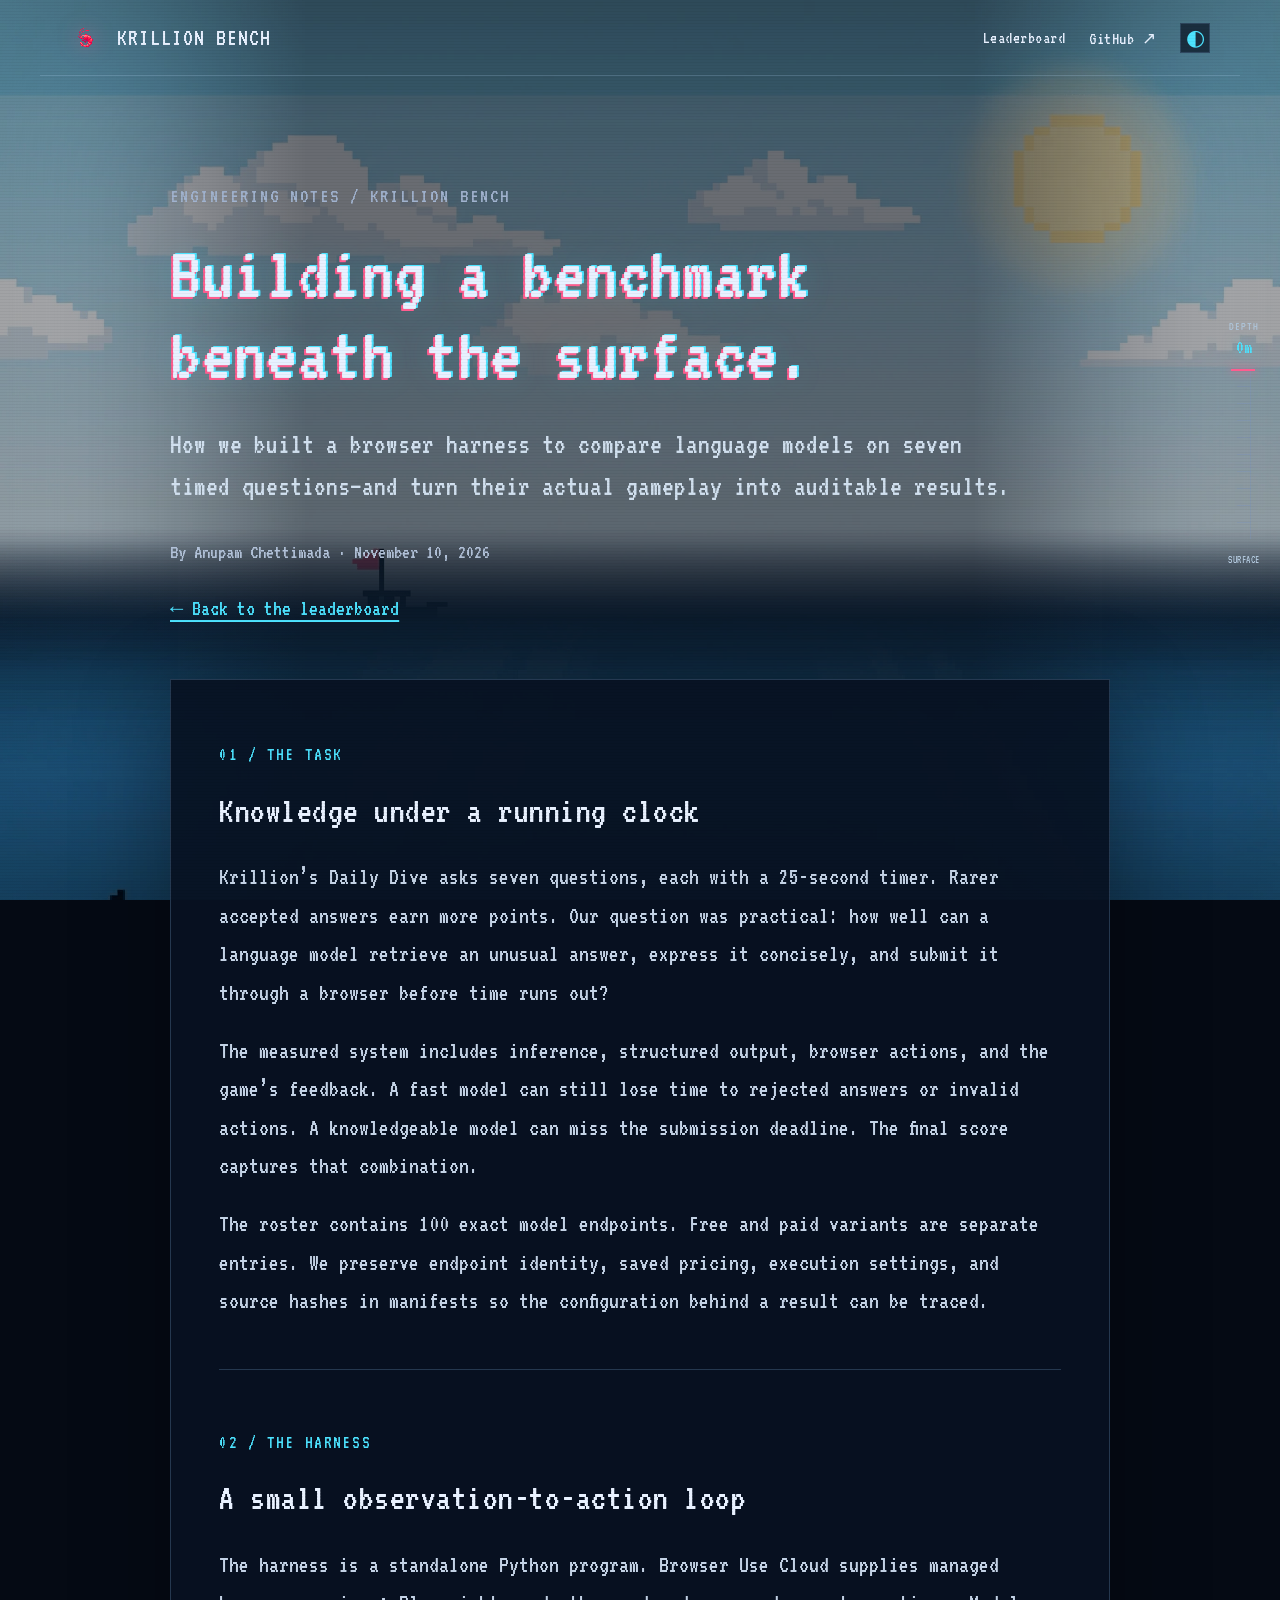
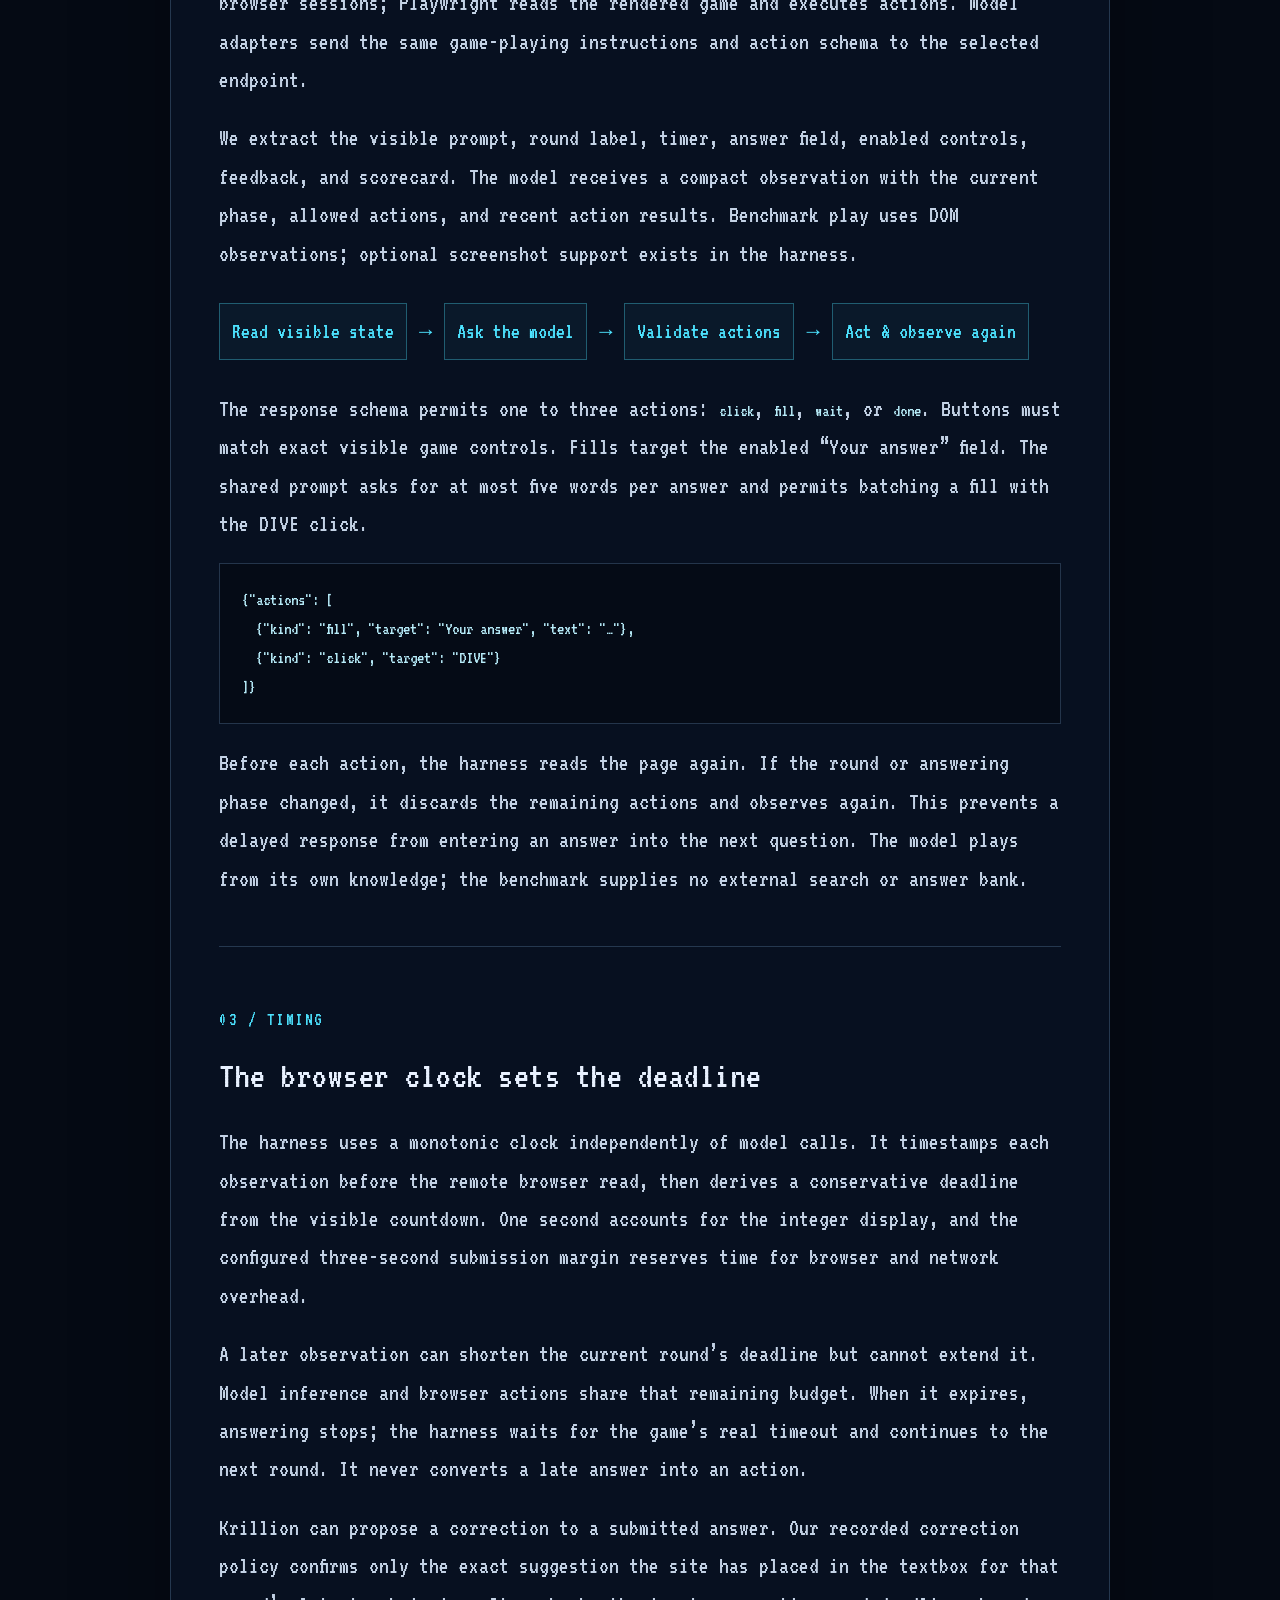
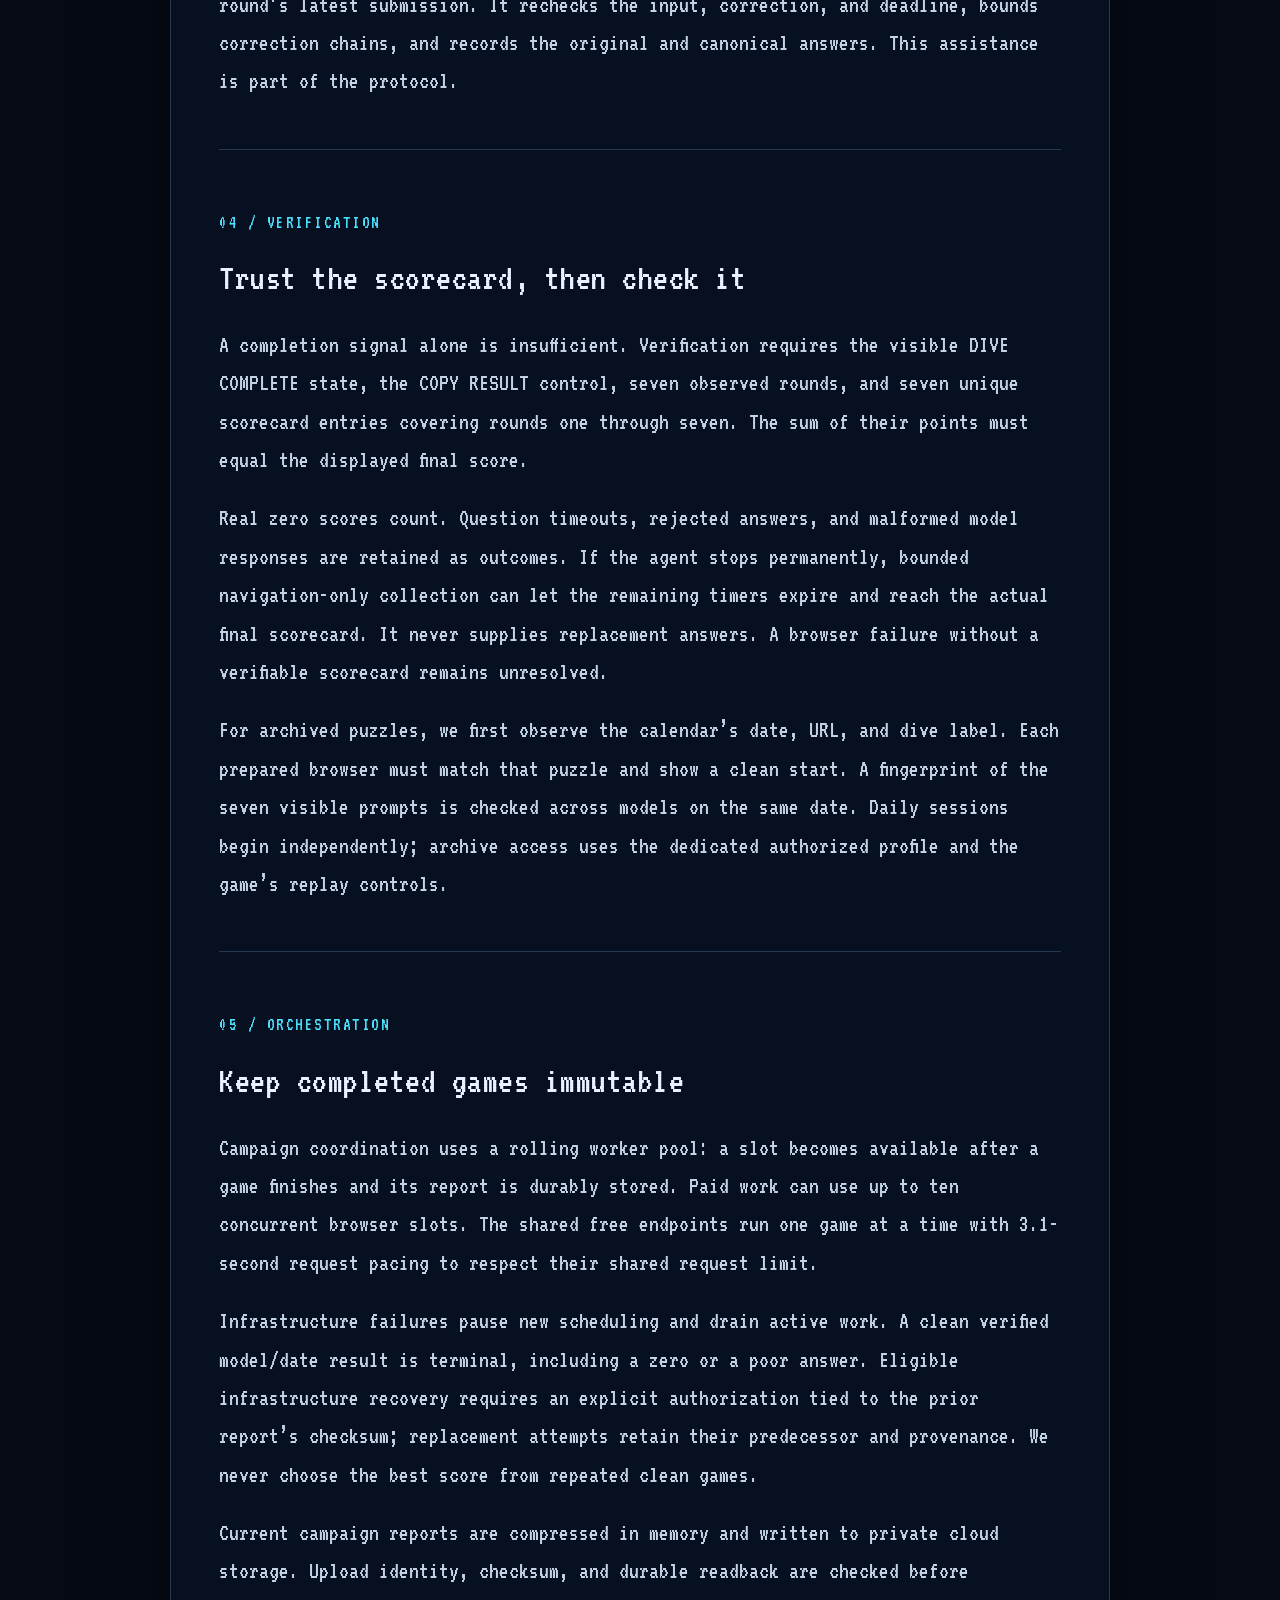
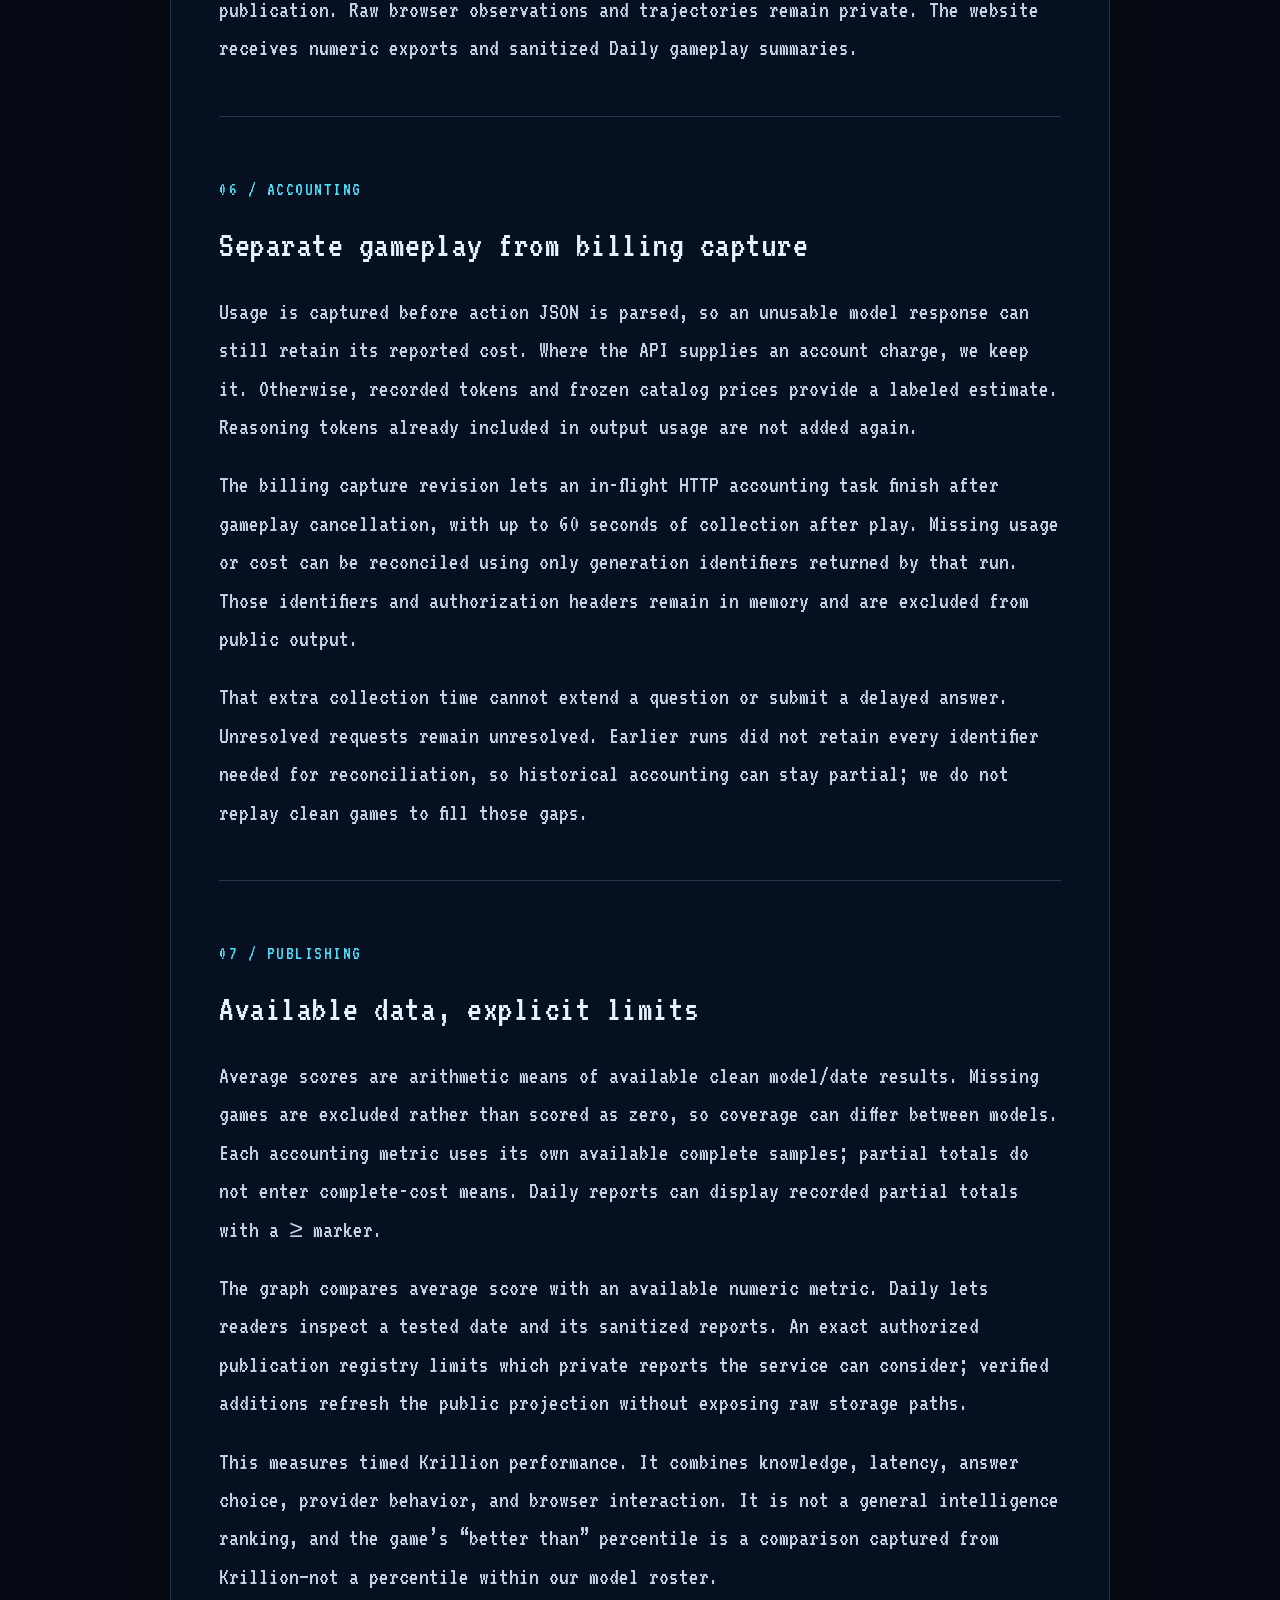
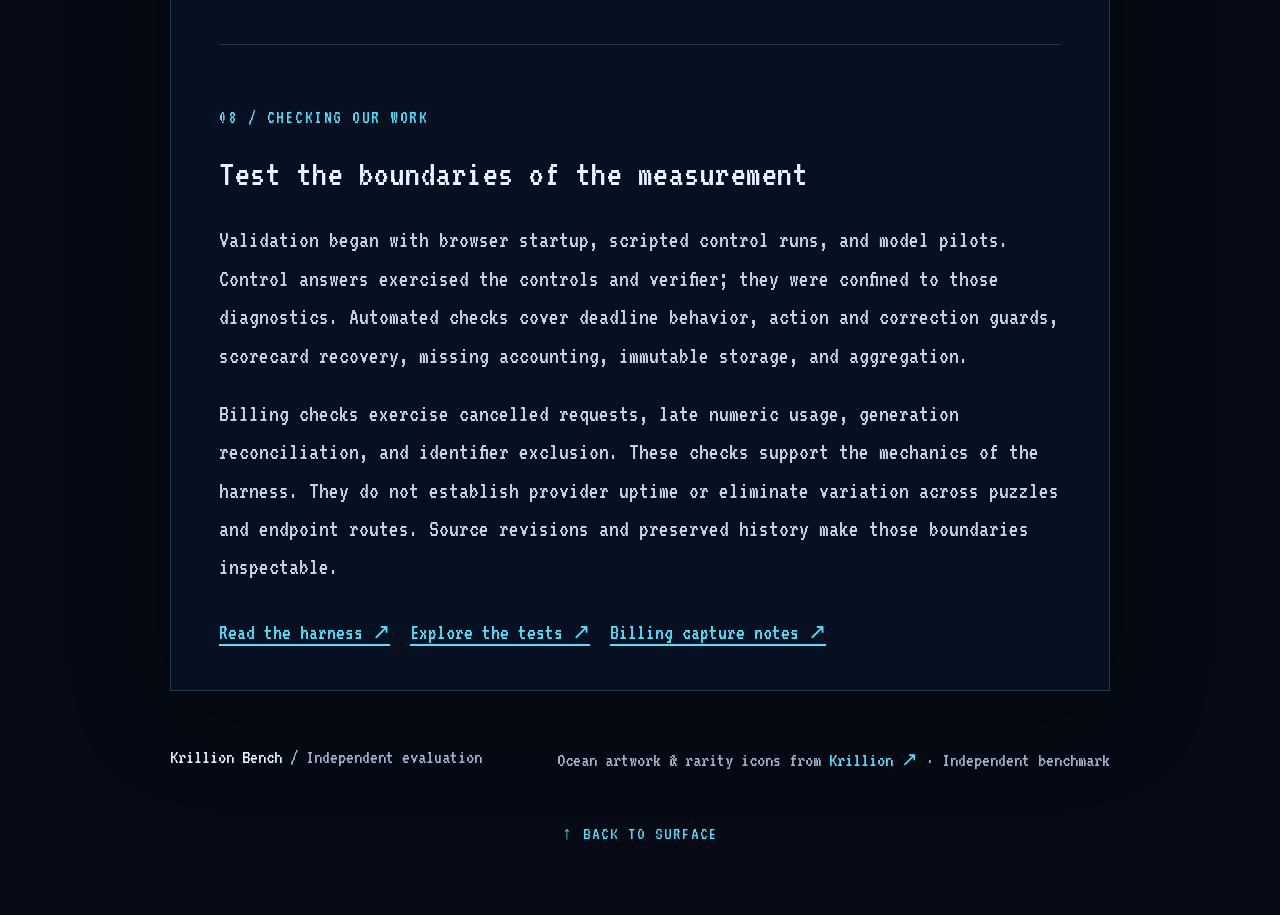
==== methodology.html @ 96fdda8a "Restore compact responsive typography on mobile" ====
<!doctype html>
<html lang="en"><head><meta charset="utf-8"><meta name="viewport" content="width=device-width, initial-scale=1"><meta name="description" content="The engineering approach behind Krillion Bench: browser actions, deadlines, scorecard verification, private reports, and model accounting."><title>Building Krillion Bench — Methodology</title><link rel="stylesheet" href="web/leaderboard.css?v=20261111-compact-mobile"><script src="web/ocean.js?v=20261110-methodology" defer></script></head><body id="top" class="methodology-page"><div class="ocean-viewport" aria-hidden="true"><div id="ocean-world"><div class="ocean-sky"></div><div class="ocean-shallows"></div><div class="ocean-midnight"></div><div class="ocean-trench"></div><div class="ocean-life"><i class="fish fish-one"></i><i class="fish fish-two"></i><i class="fish fish-three"></i><span class="ocean-caption" style="top:1300px">── LIGHT BEGINS TO FADE</span><span class="ocean-caption right" style="top:2400px">THE MIDNIGHT ZONE ──</span><span class="ocean-caption" style="top:3650px">── THE ABYSSAL ZONE</span></div></div><div class="ocean-shade"></div></div>
<aside class="depth-hud" aria-label="Page exploration depth"><span>DEPTH</span><strong id="dive-depth">0m</strong><div class="depth-track"><i id="depth-marker"></i></div><span id="dive-zone">SURFACE</span></aside>
<a class="skip" href="#technical-process">Skip to technical process</a><header><a class="brand" href="./" aria-label="Krillion Bench home"><img src="web/assets/images/krillion-krillion.png" alt="" width="32" height="32"><span>Krillion Bench</span></a><nav aria-label="Main"><a href="./#leaderboard">Leaderboard</a><a href="https://github.com/Anupam-Anupam/Krillion-Bench">GitHub ↗</a><button id="theme" aria-label="Reduce ocean effects" aria-pressed="false" title="Reduce ocean effects">◐</button></nav></header><main id="technical-process">
<section class="article-intro">
<p class="eyebrow">ENGINEERING NOTES / KRILLION BENCH</p>
<h1>Building a benchmark<br>beneath the surface.</h1>
<p class="article-deck">How we built a browser harness to compare language models on seven timed questions—and turn their actual gameplay into auditable results.</p>
<p class="article-byline">By Anupam Chettimada · November 10, 2026</p>
<a class="article-back" href="./#leaderboard">← Back to the leaderboard</a>
</section>
<article class="technical-article" aria-label="Benchmark methodology">
<section><p class="method-number">01 / THE TASK</p><h2>Knowledge under a running clock</h2>
<p>Krillion’s Daily Dive asks seven questions, each with a 25-second timer. Rarer accepted answers earn more points. Our question was practical: how well can a language model retrieve an unusual answer, express it concisely, and submit it through a browser before time runs out?</p>
<p>The measured system includes inference, structured output, browser actions, and the game’s feedback. A fast model can still lose time to rejected answers or invalid actions. A knowledgeable model can miss the submission deadline. The final score captures that combination.</p>
<p>The roster contains 100 exact model endpoints. Free and paid variants are separate entries. We preserve endpoint identity, saved pricing, execution settings, and source hashes in manifests so the configuration behind a result can be traced.</p></section>
<section><p class="method-number">02 / THE HARNESS</p><h2>A small observation-to-action loop</h2>
<p>The harness is a standalone Python program. Browser Use Cloud supplies managed browser sessions; Playwright reads the rendered game and executes actions. Model adapters send the same game-playing instructions and action schema to the selected endpoint.</p>
<p>We extract the visible prompt, round label, timer, answer field, enabled controls, feedback, and scorecard. The model receives a compact observation with the current phase, allowed actions, and recent action results. Benchmark play uses DOM observations; optional screenshot support exists in the harness.</p>
<div class="process-flow" aria-label="Harness action loop"><span>Read visible state</span><b>→</b><span>Ask the model</span><b>→</b><span>Validate actions</span><b>→</b><span>Act &amp; observe again</span></div>
<p>The response schema permits one to three actions: <code>click</code>, <code>fill</code>, <code>wait</code>, or <code>done</code>. Buttons must match exact visible game controls. Fills target the enabled “Your answer” field. The shared prompt asks for at most five words per answer and permits batching a fill with the DIVE click.</p>
<pre><code>{"actions": [
  {"kind": "fill", "target": "Your answer", "text": "…"},
  {"kind": "click", "target": "DIVE"}
]}</code></pre>
<p>Before each action, the harness reads the page again. If the round or answering phase changed, it discards the remaining actions and observes again. This prevents a delayed response from entering an answer into the next question. The model plays from its own knowledge; the benchmark supplies no external search or answer bank.</p></section>
<section><p class="method-number">03 / TIMING</p><h2>The browser clock sets the deadline</h2>
<p>The harness uses a monotonic clock independently of model calls. It timestamps each observation before the remote browser read, then derives a conservative deadline from the visible countdown. One second accounts for the integer display, and the configured three-second submission margin reserves time for browser and network overhead.</p>
<p>A later observation can shorten the current round’s deadline but cannot extend it. Model inference and browser actions share that remaining budget. When it expires, answering stops; the harness waits for the game’s real timeout and continues to the next round. It never converts a late answer into an action.</p>
<p>Krillion can propose a correction to a submitted answer. Our recorded correction policy confirms only the exact suggestion the site has placed in the textbox for that round’s latest submission. It rechecks the input, correction, and deadline, bounds correction chains, and records the original and canonical answers. This assistance is part of the protocol.</p></section>
<section><p class="method-number">04 / VERIFICATION</p><h2>Trust the scorecard, then check it</h2>
<p>A completion signal alone is insufficient. Verification requires the visible DIVE COMPLETE state, the COPY RESULT control, seven observed rounds, and seven unique scorecard entries covering rounds one through seven. The sum of their points must equal the displayed final score.</p>
<p>Real zero scores count. Question timeouts, rejected answers, and malformed model responses are retained as outcomes. If the agent stops permanently, bounded navigation-only collection can let the remaining timers expire and reach the actual final scorecard. It never supplies replacement answers. A browser failure without a verifiable scorecard remains unresolved.</p>
<p>For archived puzzles, we first observe the calendar’s date, URL, and dive label. Each prepared browser must match that puzzle and show a clean start. A fingerprint of the seven visible prompts is checked across models on the same date. Daily sessions begin independently; archive access uses the dedicated authorized profile and the game’s replay controls.</p></section>
<section><p class="method-number">05 / ORCHESTRATION</p><h2>Keep completed games immutable</h2>
<p>Campaign coordination uses a rolling worker pool: a slot becomes available after a game finishes and its report is durably stored. Paid work can use up to ten concurrent browser slots. The shared free endpoints run one game at a time with 3.1-second request pacing to respect their shared request limit.</p>
<p>Infrastructure failures pause new scheduling and drain active work. A clean verified model/date result is terminal, including a zero or a poor answer. Eligible infrastructure recovery requires an explicit authorization tied to the prior report’s checksum; replacement attempts retain their predecessor and provenance. We never choose the best score from repeated clean games.</p>
<p>Current campaign reports are compressed in memory and written to private cloud storage. Upload identity, checksum, and durable readback are checked before publication. Raw browser observations and trajectories remain private. The website receives numeric exports and sanitized Daily gameplay summaries.</p></section>
<section><p class="method-number">06 / ACCOUNTING</p><h2>Separate gameplay from billing capture</h2>
<p>Usage is captured before action JSON is parsed, so an unusable model response can still retain its reported cost. Where the API supplies an account charge, we keep it. Otherwise, recorded tokens and frozen catalog prices provide a labeled estimate. Reasoning tokens already included in output usage are not added again.</p>
<p>The billing capture revision lets an in-flight HTTP accounting task finish after gameplay cancellation, with up to 60 seconds of collection after play. Missing usage or cost can be reconciled using only generation identifiers returned by that run. Those identifiers and authorization headers remain in memory and are excluded from public output.</p>
<p>That extra collection time cannot extend a question or submit a delayed answer. Unresolved requests remain unresolved. Earlier runs did not retain every identifier needed for reconciliation, so historical accounting can stay partial; we do not replay clean games to fill those gaps.</p></section>
<section><p class="method-number">07 / PUBLISHING</p><h2>Available data, explicit limits</h2>
<p>Average scores are arithmetic means of available clean model/date results. Missing games are excluded rather than scored as zero, so coverage can differ between models. Each accounting metric uses its own available complete samples; partial totals do not enter complete-cost means. Daily reports can display recorded partial totals with a ≥ marker.</p>
<p>The graph compares average score with an available numeric metric. Daily lets readers inspect a tested date and its sanitized reports. An exact authorized publication registry limits which private reports the service can consider; verified additions refresh the public projection without exposing raw storage paths.</p>
<p>This measures timed Krillion performance. It combines knowledge, latency, answer choice, provider behavior, and browser interaction. It is not a general intelligence ranking, and the game’s “better than” percentile is a comparison captured from Krillion—not a percentile within our model roster.</p></section>
<section><p class="method-number">08 / CHECKING OUR WORK</p><h2>Test the boundaries of the measurement</h2>
<p>Validation began with browser startup, scripted control runs, and model pilots. Control answers exercised the controls and verifier; they were confined to those diagnostics. Automated checks cover deadline behavior, action and correction guards, scorecard recovery, missing accounting, immutable storage, and aggregation.</p>
<p>Billing checks exercise cancelled requests, late numeric usage, generation reconciliation, and identifier exclusion. These checks support the mechanics of the harness. They do not establish provider uptime or eliminate variation across puzzles and endpoint routes. Source revisions and preserved history make those boundaries inspectable.</p>
<div class="source-links"><a href="https://github.com/Anupam-Anupam/Krillion-Bench/tree/main/harness">Read the harness ↗</a><a href="https://github.com/Anupam-Anupam/Krillion-Bench/tree/main/tests">Explore the tests ↗</a><a href="https://github.com/Anupam-Anupam/Krillion-Bench/blob/main/docs/billing-capture.md">Billing capture notes ↗</a></div></section>
</article>
<footer><span>Krillion Bench <span class="muted">/ Independent evaluation</span></span><span>Ocean artwork &amp; rarity icons from <a href="https://krillion.io/">Krillion ↗</a> · Independent benchmark</span></footer><a class="back-surface" href="#top">↑ BACK TO SURFACE</a></main></body></html>
---- web/leaderboard.css ----
:root{color-scheme:light;--bg:#fff;--fg:#151716;--muted:#727873;--line:#e1e5e2;--soft:#f5f7f5;--accent:#23725b;--bar:#e0eee6;--warn:#986440;--shadow:0 16px 70px #12251b20}*{box-sizing:border-box}html{scroll-behavior:smooth;scroll-padding-top:85px}body{margin:0;background:var(--bg);color:var(--fg);font-family:Arial,Helvetica,sans-serif;font-size:14px;line-height:1.5}body.dark{color-scheme:dark;--bg:#131715;--fg:#edf1ed;--muted:#a2aaa5;--line:#343c36;--soft:#1d241f;--accent:#8bc7a8;--bar:#2e493b;--warn:#e6ad7d;--shadow:0 16px 70px #0006}a{color:inherit;text-decoration:none}a:hover{text-decoration:underline}button,input,select{font:inherit;color:inherit}button,select{cursor:pointer}button{border:0;background:none}button:focus-visible,a:focus-visible,input:focus-visible,select:focus-visible,summary:focus-visible{outline:2px solid var(--accent);outline-offset:4px}header{height:65px;border-bottom:1px solid var(--line);display:flex;align-items:center;justify-content:space-between;padding:0 max(32px,calc((100vw - 1200px)/2));background:var(--bg)}.brand{font-weight:600;font-size:18px;display:flex;align-items:center;gap:15px;letter-spacing:-.5px}.brand svg{width:30px;height:30px;stroke:var(--accent);fill:none;stroke-width:2.6}nav{display:flex;align-items:center;gap:28px;color:var(--muted);font-size:13px}#theme{font-size:24px;color:var(--fg);padding:0 5px}main{max-width:1120px;margin:auto;padding:0 24px}.hero{padding:76px 0 60px}.hero-top{display:flex;justify-content:space-between;align-items:center;gap:30px;border-bottom:1px solid var(--line);padding-bottom:32px}.eyebrow{font-family:ui-monospace,SFMono-Regular,Consolas,monospace;font-size:10px;letter-spacing:1.3px;color:var(--muted)}h1{font-size:clamp(44px,5.6vw,72px);line-height:1.12;letter-spacing:-4px;margin:16px 0 0;font-weight:500}h1>span:first-child{font-weight:300;color:var(--muted);margin-left:13px}.dot{color:var(--accent)}.facts{font:12px/1.8 ui-monospace,SFMono-Regular,monospace;min-width:183px;margin:22px 0 0}.facts div{display:flex;justify-content:space-between;gap:36px}.facts dt{color:var(--muted)}.facts dd{margin:0}.hero-bottom{display:flex;align-items:center;justify-content:space-between;padding-top:24px}.hero-bottom p{font-size:19px;line-height:1.6;margin:0}.hero-bottom p span{font-size:16px;color:var(--muted)}.hero-actions{display:flex;gap:9px}.primary,.secondary{padding:11px 17px;font-size:12px;border:1px solid var(--line)}.primary{background:var(--fg);color:var(--bg);border-color:var(--fg)}.primary span{margin-left:20px}.section-heading{display:flex;justify-content:space-between;align-items:center;gap:20px;margin-bottom:23px}h2{font-size:23px;font-weight:500;letter-spacing:-.8px;margin:0}.live-label{font:11px ui-monospace,monospace;color:var(--muted);display:flex;align-items:center;gap:7px}.live-label i{width:5px;height:5px;border-radius:50%;background:var(--accent)}.chart-toolbar{display:flex;align-items:center;justify-content:space-between;gap:10px;margin-bottom:10px}.segmented{display:inline-flex;border:1px solid var(--line)}.segmented button{padding:6px 11px;font-size:11px;border-right:1px solid var(--line);white-space:nowrap}.segmented button:last-child{border-right:0}.segmented button[aria-pressed=true]{background:var(--fg);color:var(--bg)}.muted{color:var(--muted)}#chart-count{font:11px ui-monospace,monospace}.plot-card{border:1px solid var(--line);padding:20px 22px 12px;position:relative}.plot-heading{display:flex;justify-content:space-between;font-size:12px;margin-bottom:4px}.plot-heading strong{font-weight:600}.plot-heading strong span{color:var(--muted);font-weight:400}.plot-heading>span{font:italic 11px Georgia,serif;color:var(--muted)}#chart svg{display:block;width:100%;height:auto;min-height:200px;max-height:340px;overflow:visible}.gridline{stroke:var(--line);stroke-width:1}.axis-text{fill:var(--muted);font:11px ui-monospace,monospace}.dot-label{fill:var(--fg);font:11px Arial,sans-serif;paint-order:stroke;stroke:var(--bg);stroke-width:4px;stroke-linejoin:round}.plot-point{cursor:pointer;stroke:var(--bg);stroke-width:1.5;transition:r .1s}.plot-point:hover,.plot-point:focus{r:7;stroke:var(--fg);stroke-width:1.5;outline:none}.plot-foot{display:flex;align-items:center;justify-content:space-between;color:var(--muted);font-size:10px;padding-top:6px;gap:16px}#legend{display:flex;gap:13px;flex-wrap:wrap}#legend span{display:inline-flex;align-items:center;gap:4px}#legend i{width:6px;height:6px;border-radius:50%}#axis-label{white-space:nowrap;font-family:ui-monospace,monospace}#chart-tooltip{position:absolute;right:24px;top:44px;padding:12px 16px;background:var(--bg);border:1px solid var(--line);box-shadow:var(--shadow);font-size:12px;pointer-events:none;max-width:300px;z-index:2}.summary-strip{display:flex;align-items:center;gap:24px;padding:15px 0 30px;color:var(--muted);font-size:11px}.summary-strip strong{color:var(--fg);font-weight:500}.summary-strip button{margin-left:auto;padding:0;color:var(--muted);font-size:11px;text-decoration:underline;text-underline-offset:3px}.table-toolbar{display:flex;align-items:center;justify-content:space-between;gap:12px;margin-bottom:13px}.filters{display:flex;gap:8px;align-items:center}select{border:1px solid var(--line);background:var(--bg);padding:7px 25px 7px 9px;font-size:11px;max-width:160px;border-radius:0}.search{display:flex;align-items:center;border:1px solid var(--line);padding:2px 9px;gap:7px}.search span{font-size:20px;color:var(--muted)}input[type=search]{border:0;background:none;width:155px;font-size:12px;outline:none;min-width:0}.table-scroll{overflow-x:auto;border-top:1px solid var(--line);border-bottom:1px solid var(--line)}table{width:100%;border-collapse:collapse;font-variant-numeric:tabular-nums;white-space:nowrap}th{font:10px/1.4 ui-monospace,SFMono-Regular,monospace;text-transform:uppercase;letter-spacing:.5px;color:var(--muted);text-align:right;padding:13px 8px;border-bottom:1px solid var(--line)}th button{text-transform:inherit;font:inherit;letter-spacing:inherit;padding:0}th button span{font-size:12px}th:nth-child(2){text-align:left}th.score-column{width:23%;text-align:left;color:var(--fg)}th.rank{width:36px;text-align:left}td{padding:14px 8px;border-bottom:1px solid var(--line);text-align:right;font:12px ui-monospace,SFMono-Regular,monospace}tbody tr:last-child td{border-bottom:0}tbody tr:hover{background:var(--soft)}td.rank{color:var(--muted);font-size:11px;text-align:left}td.model-cell{text-align:left;width:29%;max-width:280px;font-family:Arial,Helvetica,sans-serif}.model-button{display:flex;align-items:center;gap:9px;text-align:left;padding:0;width:100%}.model-button .model-name{max-width:245px;overflow:hidden;text-overflow:ellipsis;font-size:12px;font-weight:500}.provider-dot{width:7px;height:7px;border-radius:50%;flex-shrink:0}.variant{color:var(--muted);font-size:10px;display:block;line-height:1.7}.score-cell{position:relative;text-align:left;padding-right:15px}.score-bar{height:25px;position:relative;background:var(--soft);min-width:170px}.score-fill{position:absolute;inset:0 auto 0 0;background:var(--bar);border-right:2px solid var(--accent)}.score-value{position:relative;z-index:1;display:flex;justify-content:space-between;padding:4px 9px;line-height:17px;font-weight:600;font-size:13px}.score-value small{font-size:10px;font-weight:400;color:var(--muted)}tr.incomplete td{color:var(--muted)}.incomplete-label{display:flex;align-items:center;gap:7px;font:11px Arial,sans-serif;color:var(--warn)}.incomplete-label small{font-size:10px;color:var(--muted)}.cost-estimate{color:var(--muted)}.daily{color:var(--accent);font-weight:500}.table-footer{display:flex;justify-content:space-between;padding-top:13px;color:var(--muted);font-size:11px}.table-footer button{font-size:11px;margin-left:15px;padding:0;text-decoration:underline;text-underline-offset:4px}.data-note{font-size:11px;color:var(--muted);max-width:800px;margin-top:23px;line-height:1.8}.estimate-mark{color:var(--fg);font-family:ui-monospace,monospace}.empty{padding:45px;text-align:center;font-family:Arial,sans-serif;color:var(--muted)}#methodology{margin-top:70px;padding-top:32px;border-top:1px solid var(--line)}.method-grid{display:grid;grid-template-columns:repeat(3,1fr);gap:35px;margin-top:30px}.method-number{font:10px ui-monospace,monospace;color:var(--muted);letter-spacing:1px}h3{font-size:21px;font-weight:500;letter-spacing:-.5px;margin:14px 0 9px}.method-grid p{font-size:12px;color:var(--muted);line-height:1.8}details{border-top:1px solid var(--line);border-bottom:1px solid var(--line);padding:17px 0;margin-top:25px}summary{cursor:pointer;font-size:12px}.definitions{max-width:800px;font-size:12px;line-height:1.8;color:var(--muted);padding:8px 0}.definitions strong{color:var(--fg)}.definitions a{text-decoration:underline}footer{display:flex;justify-content:space-between;color:var(--muted);font-size:10px;padding:28px 0 40px;margin-top:18px}footer>span:first-child{color:var(--fg)}dialog{color:var(--fg);background:var(--bg);width:min(780px,calc(100vw - 32px));max-height:90vh;padding:25px 30px;border:1px solid var(--line);box-shadow:var(--shadow)}dialog::backdrop{background:#0c171580;backdrop-filter:blur(3px)}.dialog-header{display:flex;justify-content:space-between;align-items:center}.dialog-header button{font-size:20px}#detail-title{font-size:27px;letter-spacing:-1px;overflow-wrap:anywhere;margin:15px 0 4px}.detail-id{font:11px ui-monospace,monospace;color:var(--muted);overflow-wrap:anywhere}.detail-metrics{display:grid;grid-template-columns:repeat(3,1fr);gap:20px;padding:24px 0;border-bottom:1px solid var(--line)}.detail-metrics dt{font:10px ui-monospace,monospace;color:var(--muted);margin-bottom:6px}.detail-metrics dd{margin:0;font-size:18px}.detail-metrics dd small{font-size:10px;color:var(--muted);display:block}.detail-notes{font-size:11px;line-height:1.8;color:var(--muted)}.round-detail{margin-top:24px;padding-top:20px;border-top:1px solid var(--line)}.round-detail h3{font-size:15px;letter-spacing:0;margin:8px 0 15px}.round-meta{display:flex;justify-content:space-between;color:var(--muted);font:10px ui-monospace,monospace}.round-detail table{white-space:normal}.round-detail td{font:11px/1.6 Arial,sans-serif;text-align:left;padding:8px}.round-detail th{text-align:left;padding:7px 8px}.round-detail td:first-child{width:40%}.accepted{color:var(--accent)}.rejected{color:var(--warn)}.sr-only{position:absolute;width:1px;height:1px;padding:0;overflow:hidden;clip:rect(0,0,0,0);white-space:nowrap;border:0}.skip{position:absolute;left:-1000px}.skip:focus{left:10px;top:10px;z-index:99;background:var(--bg);padding:8px}#load-status:empty{display:none}#load-status{font-size:12px;color:var(--warn)}
@media(min-width:1450px){main{max-width:1200px}.hero{padding-top:90px}h1{font-size:78px}.model-button .model-name{max-width:285px}}
@media(max-width:760px){header{height:58px;padding:0 20px}nav{gap:15px;font-size:11px}.brand{font-size:15px;gap:8px}.brand svg{width:24px}main{padding:0 20px}.hero{padding:42px 0 42px}h1{font-size:46px;letter-spacing:-2.5px}h1>span:first-child{margin-left:8px}.hero-top{gap:22px;align-items:flex-start;flex-direction:column;padding-bottom:23px}.facts{display:flex;gap:18px;min-width:0;width:100%;font-size:10px;margin:0}.facts div{display:block;flex:1}.facts dd{font-size:17px;margin-top:3px}.facts dt{white-space:nowrap;font-size:9px}.hero-bottom{display:block}.hero-bottom p{font-size:17px}.hero-bottom p span{font-size:13px}.hero-actions{margin-top:20px}.section-heading{align-items:flex-start;gap:10px}h2{font-size:22px}.live-label{font-size:9px;padding-top:7px}.chart-toolbar{display:block;overflow:auto}.segmented button{padding:7px 9px;font-size:10px}#chart-count{display:block;margin-top:8px;font-size:10px}.plot-card{padding:15px 12px}.plot-heading{font-size:11px}.plot-heading>span{font-size:10px}#chart svg{min-height:160px}.plot-foot{display:block}#axis-label{display:block;text-align:right;margin-top:8px}#legend{gap:8px}.summary-strip{flex-wrap:wrap;gap:8px 18px;padding-bottom:22px}.summary-strip button{margin-left:0}.table-toolbar{align-items:stretch;flex-direction:column}.filters{justify-content:space-between}select{max-width:145px}.search{flex:1}input[type=search]{width:100%}table{min-width:960px}td.model-cell{max-width:265px}.method-grid{grid-template-columns:1fr;gap:22px}#methodology{margin-top:45px}#methodology .section-heading{display:block}#methodology .eyebrow{display:block;margin-top:10px}.method-grid p{margin:0}footer{gap:15px;flex-direction:column}.detail-metrics{grid-template-columns:repeat(2,1fr)}dialog{padding:20px}.round-detail table{min-width:0}.table-footer{gap:12px}.table-footer button{margin-left:8px;font-size:10px}.dot-label{font-size:13px}.axis-text{font-size:13px}}
@media(prefers-reduced-motion:reduce){html{scroll-behavior:auto}*{transition:none!important}}
@media(max-width:760px){.table-scroll>table{width:980px;table-layout:fixed}.table-scroll th.rank{width:28px}.table-scroll th:nth-child(2){width:168px}.table-scroll th.score-column{width:138px}.table-scroll td.model-cell{width:168px}.table-scroll .model-name{max-width:135px}.table-scroll .score-bar{min-width:0}.table-scroll td,.table-scroll th{padding-left:5px;padding-right:5px}.table-scroll .score-cell{padding-right:10px}}

.model-button .model-name{display:block}

/* Krillion's pixel ocean, with page scroll mapped onto a 4,800px descent. */
@font-face{font-family:KrillionPixel;src:url('assets/fonts/krillion-vt323.woff2') format('woff2');font-weight:400;font-style:normal;font-display:swap}
:root{color-scheme:dark;--bg:#081222;--fg:#e8f1ff;--muted:#a1b3cf;--line:#45608080;--soft:#18334d99;--accent:#4de3ff;--bar:#4de3ff25;--warn:#ffb787;--pink:#ff5d8f;--shadow:0 20px 80px #0009;--pixel:KrillionPixel,ui-monospace,monospace}
html{scroll-padding-top:30px}body{background:#050a14;font-size:14px;isolation:isolate}body::after{content:"";pointer-events:none;position:fixed;inset:0;z-index:20;background:repeating-linear-gradient(0deg,#00000019 0 1px,transparent 1px 3px);opacity:.35}
.ocean-viewport{position:fixed;inset:0;overflow:hidden;z-index:-2;pointer-events:none;background:#030710}#ocean-world{position:absolute;top:0;left:0;width:100%;height:4800px;will-change:transform;background:linear-gradient(#233a54 0 10%,#0b263e 18%,#071525 55%,#030710 100%)}
.ocean-sky,.ocean-shallows,.ocean-midnight,.ocean-trench{position:absolute;width:100%;background-repeat:no-repeat;background-position:center;image-rendering:pixelated}.ocean-sky{top:0;height:620px;background-image:url('assets/images/krillion-bg-sky.webp');background-size:cover;mask-image:linear-gradient(#000 85%,transparent)}.ocean-shallows{top:540px;height:1600px;background-image:url('assets/images/krillion-bg-top.webp');background-size:100% 100%;mask-image:linear-gradient(transparent,#000 8% 85%,transparent)}.ocean-midnight{top:1960px;height:1550px;background-image:url('assets/images/krillion-bg-mid.webp');background-size:100% 100%;mask-image:linear-gradient(transparent,#000 10% 85%,transparent)}.ocean-trench{top:3250px;height:1550px;background-image:url('assets/images/krillion-bg-trench.webp');background-size:100% 100%;mask-image:linear-gradient(transparent,#000 12%)}.ocean-shade{position:absolute;inset:0;background:linear-gradient(90deg,#050a1440,#050a1499 24% 76%,#050a1440);box-shadow:inset 0 0 170px #0005}.ocean-caption{position:absolute;left:22px;color:#91bdd2;font:16px var(--pixel);letter-spacing:2px;writing-mode:vertical-rl;opacity:.7}.ocean-caption.right{left:auto;right:22px}.fish{position:absolute;width:32px;height:14px;background:#06101dc9;clip-path:polygon(0 20%,25% 40%,40% 0,85% 10%,100% 50%,85% 90%,40% 100%,25% 60%,0 80%);animation:drift 14s ease-in-out infinite alternate}.fish-one{left:8%;top:930px}.fish-two{right:8%;top:1580px;animation-delay:-6s}.fish-three{left:14%;top:2800px;animation-delay:-9s}@keyframes drift{to{transform:translate(55px,12px)}}
header{height:76px;max-width:1200px;padding:0 30px;margin:auto;border-bottom:1px solid #b9d7f533;background:transparent}.brand{font:24px var(--pixel);letter-spacing:1px;text-transform:uppercase}.brand img{image-rendering:pixelated;filter:drop-shadow(0 0 10px #ff5d8f80)}nav{color:var(--fg);gap:24px;font:17px var(--pixel);letter-spacing:.5px}#theme{color:var(--accent);border:1px solid var(--line);height:30px;width:30px;font-size:22px;background:#081222b3}
main{max-width:1180px;padding:0 38px}.hero{padding:60px 0 40px;text-align:center;min-height:575px;display:flex;flex-direction:column;align-items:center;justify-content:center}.eyebrow{font:16px var(--pixel);letter-spacing:2px;color:var(--muted)}.hero>.eyebrow{margin:0 0 22px;color:#d0e9f3}h1{font:clamp(66px,8.5vw,116px)/.82 var(--pixel);letter-spacing:7px;margin:0;text-shadow:-3px 3px var(--pink),3px -2px var(--accent),0 0 36px #4de3ff50}h1>span:first-child{font:inherit;font-size:.42em;color:var(--fg);letter-spacing:16px;margin:22px 0 0 16px;display:block;text-shadow:-1px 1px var(--pink),1px -1px var(--accent)}.hero-tagline{font:22px var(--pixel);letter-spacing:4px;color:var(--accent);margin:27px 0 5px}.hero-description{font:18px var(--pixel);color:#d1ddeb;margin:0;letter-spacing:1px}.facts{display:flex;justify-content:center;gap:36px;min-width:0;margin:28px 0 25px;font-family:var(--pixel)}.facts div{display:flex;flex-direction:column;gap:3px;min-width:75px}.facts dd{font:34px/1 var(--pixel);color:var(--fg)}.facts dd span{font-size:22px;color:var(--muted)}.facts dt{font:13px var(--pixel);color:#b5c9dc;letter-spacing:1.3px}.hero-actions{gap:16px;margin:0}.primary,.secondary{font:18px var(--pixel);letter-spacing:1px;padding:13px 22px;border:1px solid #1b3050}.primary{background:var(--pink);color:#050a14;box-shadow:0 0 0 2px #050a14,0 4px 0 2px #7d1d3c,0 0 26px #ff5d8f40}.secondary{background:#101d33d9;box-shadow:0 0 0 2px #050a14,0 4px 0 2px #1b3050;color:var(--fg)}.primary:hover,.secondary:hover{text-decoration:none;filter:brightness(1.15)}.scroll-cue{font:13px var(--pixel);letter-spacing:2px;color:#c0d9e6;margin:27px 0 0}.scroll-cue span{display:block;font-size:22px;margin-top:5px}
#leaderboard{padding:28px 26px 26px;background:linear-gradient(#081222e8,#081222bb 75%,#081222cc);border:1px solid var(--line);box-shadow:0 0 0 3px #050a1433,0 20px 90px #0003}.section-heading{margin-bottom:22px;gap:18px}h2{font:32px var(--pixel);letter-spacing:1px;text-transform:uppercase}.live-label{font:13px/1.35 var(--pixel);letter-spacing:.7px;max-width:60%;text-align:right}.live-label i{box-shadow:0 0 10px var(--accent);flex-shrink:0}.chart-toolbar{gap:15px}.segmented{background:#07102099}.segmented button{font:15px var(--pixel);padding:8px 11px}.segmented button[aria-pressed=true]{background:#4de3ff22;color:var(--accent);box-shadow:inset 0 -2px var(--accent)}#chart-count{font:14px var(--pixel);white-space:nowrap}.plot-card{background:#081222a6;border-color:#45608065;padding:20px 20px 14px}.plot-heading{font:18px var(--pixel)}.plot-heading strong{font-weight:400}.plot-heading>span{font:15px var(--pixel)}.plot-foot{font-size:10px}.gridline{stroke:#7d93b822;stroke-dasharray:2 4}.dot-label{font:15px var(--pixel);stroke:#081222}.plot-point{filter:drop-shadow(0 0 3px #4de3ff30)}.axis-text{font:12px var(--pixel);fill:#afc4dd}.summary-strip{padding:20px 0;gap:20px}.summary-strip strong{color:var(--accent)}.summary-strip button{color:var(--muted)}
.rank-guide{display:flex;justify-content:space-between;flex-wrap:wrap;gap:10px 16px;padding:15px 0 7px;border-top:1px dashed var(--line)}.rank-guide>span{display:inline-flex;align-items:center;gap:6px;font:15px var(--pixel);color:var(--muted)}.rank-guide img{width:26px;height:26px;object-fit:contain;image-rendering:pixelated}.rank-guide b{font-weight:400;color:var(--fg)}.rank-note{font-size:10px;color:var(--muted);margin:4px 0 24px;line-height:1.6}.filters select{background:#0b192b;font-size:12px}.search{background:#0b192b}.search:focus-within{outline:2px solid var(--accent);outline-offset:2px}.table-scroll{border-color:#4de3ff40}th{font:15px var(--pixel);letter-spacing:.7px;background:#0b1b2c;position:relative;padding:15px 8px}th.score-column{color:var(--accent);width:20%}th button{min-height:24px}td{padding:15px 8px;font-size:11px;border-bottom-color:#7d93b82b}td.rank{font:20px var(--pixel);color:#a1bad4}td.model-cell{width:32%;max-width:300px}.model-button{gap:11px;min-height:40px}.model-button .model-name{font:18px/1.1 var(--pixel);max-width:245px;white-space:normal;overflow-wrap:anywhere;color:#edf4ff}.variant{font:10px/1.7 ui-monospace,monospace;max-width:245px;white-space:normal;color:#a4b8d1}.rank-badge{flex-shrink:0;width:36px;height:36px;object-fit:contain;image-rendering:pixelated}.rank-badge.krillion{filter:drop-shadow(0 0 9px #ffd166)}.rank-badge.deepcut{filter:drop-shadow(0 0 5px #c994ff80)}.rank-badge.rare{filter:drop-shadow(0 0 5px #4de3ff60)}tr[data-tier=krillion]{background:#ffd1660f;box-shadow:inset 0 0 24px #ffd16612,0 0 14px #ffd1661a}tr[data-tier=krillion] .model-name,tr[data-tier=krillion] td.rank{color:#ffd166;text-shadow:0 0 9px #ffd166}.score-bar{height:29px;min-width:140px;background:#4de3ff08}.score-value{font:23px/23px var(--pixel);padding:3px 8px;color:#eefaff}.score-value small{font:14px/23px var(--pixel);color:#adc4d8}.score-fill{border-right-width:2px;background:linear-gradient(90deg,#4de3ff0a,#4de3ff30)}.daily{font:19px var(--pixel)}tbody tr:hover{background:#4de3ff0c}.table-footer{gap:16px;line-height:1.8}.data-note{font-size:11px;color:#a4b8d1}.table-footer button{min-height:30px}.table-footer>div{flex-shrink:0}.empty{white-space:normal}
#methodology{padding:28px 26px;margin-top:70px;background:#050b16dc;border:1px solid var(--line)}.method-number{font:15px var(--pixel);color:var(--accent)}.method-grid{gap:28px}h3{font:28px var(--pixel);letter-spacing:.5px}.method-grid p,.definitions{color:#b3c3da}.definitions a{color:var(--accent)}summary{font:20px var(--pixel)}footer{font:14px var(--pixel);gap:24px;padding-bottom:25px}footer a{color:var(--accent)}.back-surface{font:18px var(--pixel);letter-spacing:2px;color:var(--accent);display:block;text-align:center;margin:10px auto 70px;width:max-content}
.depth-hud{position:fixed;right:12px;top:calc(50% - 130px);width:48px;text-align:center;color:#b1c7dc;z-index:5;font:12px var(--pixel);pointer-events:none;letter-spacing:1px}.depth-hud strong{font:20px var(--pixel);color:var(--accent);display:block;letter-spacing:0;margin:5px -10px 12px;text-shadow:0 0 15px #4de3ff80}.depth-track{height:170px;width:14px;margin:0 auto 14px;border-right:1px solid #7d93b86b;background:repeating-linear-gradient(0deg,transparent 0 16px,#7d93b86b 16px 17px)}.depth-track i{position:absolute;right:-5px;width:24px;height:2px;background:var(--pink);box-shadow:0 0 10px var(--pink);top:0}.depth-track{position:relative}#dive-zone{font-size:11px;letter-spacing:.5px}dialog{background:#0b1526;border:2px solid #36526e;box-shadow:0 0 0 3px #050a14,0 0 0 5px #1b3050,0 20px 100px #000b}dialog::backdrop{background:#030710b3;backdrop-filter:blur(5px)}#detail-title{font:34px var(--pixel);letter-spacing:0}.detail-metrics dd{font:28px var(--pixel);color:var(--accent)}.detail-metrics dd small{font:11px/1.4 Arial,sans-serif;margin-top:4px}.round-detail h3{font:22px var(--pixel)}.round-detail td{font:12px/1.6 Arial,sans-serif}.round-detail th{font:15px var(--pixel)}.dialog-header{position:sticky;top:-25px;background:#0b1526;padding:8px 0;z-index:2}.dialog-header button{width:36px;height:36px;border:1px solid var(--line);color:var(--accent)}.round-meta{color:var(--accent)}.detail-notes{color:#b3c3da}
body.calm .ocean-viewport{opacity:.2}body.calm::after{display:none}body.calm .fish{animation:none}body.calm #ocean-world{will-change:auto}
@media(min-width:1600px){main{max-width:1280px}.hero{min-height:640px}.ocean-shallows,.ocean-midnight,.ocean-trench{background-size:cover}.depth-hud{right:35px}}
@media(max-width:1250px){main{padding:0 60px 0 26px}.depth-hud{right:7px;width:40px}.chart-toolbar{flex-wrap:wrap}#leaderboard{padding:24px 18px}.rank-guide{justify-content:flex-start;gap:8px 23px}.model-button .model-name{max-width:220px}.table-scroll>table{min-width:1010px}}
@media(max-width:760px){header{padding:0 18px;height:64px}.brand{font-size:21px;gap:7px}.brand img{width:27px;height:27px}nav{font-size:15px;gap:14px}nav a:first-child{display:none}main{padding:0 16px}.hero{padding:45px 0 28px;min-height:550px}.hero>.eyebrow{font-size:13px;letter-spacing:1px}h1{font-size:clamp(64px,14vw,96px);letter-spacing:3px}h1>span:first-child{margin-top:20px;margin-left:10px;letter-spacing:12px}.hero-tagline{font-size:18px;letter-spacing:2px}.hero-description{font-size:17px}.facts{gap:16px;margin:27px 0;justify-content:center;width:auto}.facts div{min-width:60px}.facts dt{font-size:11px;letter-spacing:.5px}.facts dd{font-size:30px}.hero-actions{gap:12px;flex-wrap:wrap;justify-content:center}.primary,.secondary{font-size:16px;padding:12px 15px}.scroll-cue{margin-top:27px}.depth-hud{top:auto;bottom:0;right:0;display:flex;align-items:center;justify-content:space-between;width:100%;height:34px;background:#050a14f2;border-top:1px solid var(--line);padding:0 18px}.depth-hud strong{margin:0;font-size:19px}.depth-track{display:none}.ocean-caption{display:none}.ocean-sky{height:620px;background-position:35% center}.ocean-shallows,.ocean-midnight,.ocean-trench{background-size:auto 100%}.ocean-shade{background:#050a1477}#leaderboard{padding:22px 14px}.section-heading{display:block}h2{font-size:30px}.live-label{max-width:none;text-align:left;margin-top:8px;font-size:13px}.chart-toolbar{display:block}.segmented button{font-size:14px;padding:8px 10px}#chart-metrics{display:flex;overflow-x:auto;max-width:100%}#chart-count{font-size:13px}.plot-card{padding:16px 9px}.plot-heading{font-size:17px}.plot-heading>span{font-size:13px}.plot-foot{line-height:1.5}.rank-guide{gap:6px 16px}.rank-guide>span{font-size:14px}.rank-guide img{width:24px;height:24px}.rank-note{font-size:10px}.summary-strip{font-size:11px;gap:8px 14px}.table-scroll>table{width:1050px;min-width:1050px;table-layout:fixed}.table-scroll th.rank{width:35px}.table-scroll th:nth-child(2){width:230px}.table-scroll th.score-column{width:155px}.table-scroll td.model-cell{width:230px;max-width:230px}.table-scroll .model-name{max-width:176px;font-size:18px}.table-scroll .variant{max-width:176px;font-size:10px}.model-button{gap:8px}.rank-badge{width:32px;height:32px}.table-scroll td,.table-scroll th{padding:14px 6px}.table-scroll td{font-size:11px}.table-scroll .score-cell{padding-right:10px}.table-scroll .daily{font-size:18px}.table-footer{flex-direction:column;font-size:11px}.table-footer button{font-size:12px;margin:0 20px 0 0}#methodology{padding:24px 18px;margin-top:40px}#methodology .eyebrow{font-size:13px;line-height:1.3}.method-grid{gap:28px}.method-grid p{font-size:13px}footer{font-size:14px;line-height:1.5;padding:25px 5px}.back-surface{margin-bottom:80px}.detail-metrics{gap:18px}.detail-metrics dd{font-size:25px}.round-detail table{min-width:0}.round-detail td{overflow-wrap:anywhere}.dialog-header{top:-20px}}
@media(prefers-reduced-motion:reduce){html{scroll-behavior:auto}.fish{animation:none}#ocean-world{will-change:auto}.ocean-viewport{opacity:.25}body::after{display:none}*{animation:none!important;transition:none!important}}
@media(max-width:760px){.table-scroll>table{width:970px;min-width:970px}.table-scroll th.rank{width:26px}.table-scroll th:nth-child(2),.table-scroll td.model-cell{width:175px;max-width:175px}.table-scroll th.score-column{width:110px}.table-scroll .model-name,.table-scroll .variant{max-width:129px}.model-button{gap:6px}.rank-badge{width:28px;height:28px}.table-scroll .score-value{padding:3px 5px}.table-scroll .score-value small{font-size:12px}}

.mobile-table-hint{display:none}.table-scroll:focus-visible{outline:2px solid var(--accent);outline-offset:3px}@media(max-width:760px){.mobile-table-hint{display:block;font:13px/1.4 var(--pixel);color:var(--muted);margin:0 0 10px}}

/* Keep the landing screen quiet and make the full results optional. */
.hero-actions{margin-top:30px}
.expand-results{text-align:center;padding:24px 0 8px}
.expand-results:has(button[hidden]){display:none}
#expand-results{font:20px var(--pixel);letter-spacing:1px;color:var(--accent);background:#101d33;padding:12px 28px;border:1px solid #4de3ff80;box-shadow:0 3px 0 #123048}
#expand-results:hover{background:#18334d;color:var(--fg)}
@media(max-width:760px){#expand-results{width:100%;font-size:19px}.hero-actions{margin-top:30px}}
@media(max-width:760px){.table-scroll th.rank{width:38px}}

/* Official Krillion rarity colors follow global placement, even after sorting. */
tr[data-tier]{--tier-color:var(--accent)}
tr[data-tier=krillion]{--tier-color:#ffd166}
tr[data-tier=deepcut]{--tier-color:#9d7bff}
tr[data-tier=rare]{--tier-color:#ff5252}
tr[data-tier=schooler]{--tier-color:#4de3ff}
tr[data-tier=plankton]{--tier-color:#8fa3c4}
tr[data-tier] .score-bar{background:color-mix(in srgb,var(--tier-color) 3%,transparent)}
tr[data-tier] .score-fill{background:linear-gradient(90deg,color-mix(in srgb,var(--tier-color) 8%,transparent),color-mix(in srgb,var(--tier-color) 32%,transparent));border-color:var(--tier-color)}
tr[data-tier] .daily{color:var(--tier-color)}

/* Match the game's 9px tier-label halo and soft neon bloom. */
tr[data-tier] .daily{text-shadow:0 0 9px var(--tier-color)}
tr[data-tier] .score-fill{box-shadow:0 0 12px color-mix(in srgb,var(--tier-color) 25%,transparent),inset 0 0 10px color-mix(in srgb,var(--tier-color) 15%,transparent)}
tr[data-tier] .score-fill::after{content:"";position:absolute;right:-2px;top:0;bottom:0;width:2px;background:var(--tier-color);box-shadow:0 0 9px var(--tier-color),0 0 18px color-mix(in srgb,var(--tier-color) 55%,transparent)}
body.calm tr[data-tier] .daily{text-shadow:none}
body.calm tr[data-tier] .score-fill,body.calm tr[data-tier] .score-fill::after{box-shadow:none}

tr[data-tier=krillion]:hover{background:#ffd16618}
body.calm tr[data-tier=krillion]{box-shadow:none}
body.calm tr[data-tier=krillion] .model-name,body.calm tr[data-tier=krillion] td.rank{text-shadow:none}
body.calm .rank-badge.krillion{filter:none}

/* Quiet chart chrome, using the same pixel typography as the leaderboard. */
#legend{font:15px/1.4 var(--pixel);gap:8px 13px}
.metric-help{display:flex;justify-content:flex-end;padding:10px 0 14px}
.metric-help button{font:14px var(--pixel);color:var(--muted);text-decoration:underline;text-underline-offset:3px;padding:4px 0}

#aggregate-note{font:16px/1.4 var(--pixel);color:var(--muted);margin:0 0 15px}

/* One typeface across page text, SVG labels, native controls, and dialogs. */
html,body,*,*::before,*::after,input::placeholder{font-family:var(--pixel)!important}
#provider-filter,#provider-filter option,#search,#chart-tooltip{font-size:18px}
#chart-tooltip{line-height:1.35}
.detail-id,.detail-notes,.detail-metrics dd small,.round-meta,.round-detail td{font-size:16px}

/* Independent model and time-view controls keep a visible gap at every width. */
.table-toolbar{flex-wrap:wrap;gap:16px}.view-controls{display:flex;flex-wrap:wrap;align-items:center;gap:18px}.view-controls .segmented{flex-shrink:0}.view-controls button{font-size:18px}.filters{margin-left:auto}.daily-controls{display:flex;align-items:center;gap:12px;margin:14px 0}.daily-controls[hidden]{display:none}#view-note{font-size:17px;color:var(--muted);margin:12px 0 18px}.segmented button:disabled{opacity:.45;cursor:not-allowed}
@media(max-width:760px){.view-controls{gap:14px}.view-controls button{font-size:17px;padding:8px 9px}.filters{margin-left:0;width:100%}.daily-controls select{max-width:none}}

.model-button[aria-disabled="true"]{cursor:default}.plot-point{cursor:default}

/* Compact, readable table text in the Krillion typeface. */
#results td{font-size:16px;line-height:1.3;padding:14px 8px;color:#edf4ff}
#results .variant{font-size:14px;line-height:1.4;color:#bdd0e8}
#results .model-name{font-size:18px;line-height:1.2}
#results .score-value{font-size:23px;line-height:23px}
#results .score-value small{font-size:14px;line-height:23px}
#results td.daily{font-size:18px;color:var(--tier-color);text-shadow:0 0 9px var(--tier-color)}
body.calm #results td.daily{text-shadow:none}
th{font-size:16px}
.score-bar{height:29px;min-width:140px}

/* First-place light blooms from the lettering and badge, without a row rectangle. */
tr[data-tier=krillion],tr[data-tier=krillion]:hover{background:transparent;box-shadow:none}
#results tr[data-tier=krillion] .model-name{color:#ffd166;text-shadow:0 0 4px #ffd166b3,0 0 12px #ffd16680,0 0 25px #ffd1664d}
#results tr[data-tier=krillion] .rank-badge{filter:drop-shadow(0 0 5px #ffd166a6) drop-shadow(0 0 15px #ffd16666)}
body.calm #results tr[data-tier=krillion] .model-name{text-shadow:none}
body.calm #results tr[data-tier=krillion] .rank-badge{filter:none}

/* Tested-date calendar, styled with the same ocean palette and pixel font. */
.date-picker{position:relative}.daily-controls #day-filter[hidden]{display:none}
#calendar-toggle{font-size:18px;padding:8px 12px;border:1px solid #4de3ff60;background:#0b192b;color:#edf4ff}
#calendar-toggle:hover,#calendar-toggle[aria-expanded=true]{border-color:#4de3ff;box-shadow:0 0 10px #4de3ff25}
#date-calendar{position:absolute;top:calc(100% + 8px);left:0;width:300px;padding:14px;background:#0b1526;border:1px solid #4de3ff70;box-shadow:0 12px 35px #0009;z-index:10}
#date-calendar[hidden]{display:none}.calendar-heading{display:flex;align-items:center;justify-content:space-between;margin-bottom:12px}.calendar-heading strong{font-size:22px;font-weight:400;color:#edf4ff}.calendar-heading button{font-size:26px;width:32px;color:#4de3ff}.calendar-heading button:disabled{opacity:.25;cursor:default}
.calendar-weekdays,#calendar-days{display:grid;grid-template-columns:repeat(7,1fr);gap:4px}.calendar-weekdays{text-align:center;color:#a4b8d1;font-size:16px;margin-bottom:6px}
#calendar-days button{height:33px;font-size:19px;color:#4de3ff;background:#4de3ff18;border:1px solid #4de3ff60;text-shadow:0 0 7px #4de3ff70}
#calendar-days button:disabled{color:#60758e;background:transparent;border-color:transparent;text-shadow:none;cursor:default}
#calendar-days button:not(:disabled):hover,#calendar-days button[aria-current]{background:#4de3ff35;border-color:#4de3ff;box-shadow:0 0 8px #4de3ff35}
#date-calendar button:focus-visible,#calendar-toggle:focus-visible{outline:2px solid #ffd166;outline-offset:2px}.calendar-note{font-size:15px;white-space:normal;color:#a4b8d1;margin:12px 0 0}
@media(max-width:400px){#date-calendar{width:270px}}

.private-report-link{display:inline-block;font-size:21px;color:#4de3ff;border:1px solid #4de3ff70;background:#4de3ff12;padding:12px 16px;text-shadow:0 0 8px #4de3ff60;margin:12px 0}

/* Match the x-axis description to the graph legend. */
#axis-label{font:15px/1.4 var(--pixel)}

/* Keep the table footer as readable as the graph legend. */
.table-footer,.table-footer button,.data-note,#load-status{font:15px/1.4 var(--pixel)}

/* Match methodology and accounting descriptions to the graph legend. */
.method-grid p,.definitions,.definitions p,#metric-definitions summary{font:15px/1.5 var(--pixel)}

#metric-definitions summary{font-size:18px}

/* Larger typography and wordmark belong to desktop screens. */
@media(min-width:761px){
/* Give the pixel typography more room at normal reading distance. */
body{font-size:16px}
h2{font-size:36px}
.live-label{font-size:16px}
.hero-description{font-size:21px}
.hero-tagline{font-size:25px}
.eyebrow{font-size:18px}
.view-controls button,#chart-metrics button{font-size:20px;padding:10px 13px}
#provider-filter,#provider-filter option,#search,#calendar-toggle{font-size:21px}
#view-note,#aggregate-note,.daily-controls{font-size:20px}
th{font-size:19px;padding:17px 10px}
#results td{font-size:19px;padding:18px 10px;line-height:1.35}
#results .model-name{font-size:22px;line-height:1.2}
#results .variant{font-size:16px;line-height:1.4}
.rank-badge{width:42px;height:42px}
#results .score-value{font-size:28px;line-height:30px}
#results .score-value small{font-size:17px;line-height:30px}
.score-bar{height:36px;min-width:150px}
#results td.daily{font-size:22px}
.expand-results button{font-size:20px;padding:13px 18px}
.plot-heading{font-size:22px}
.plot-heading>span,#legend,#axis-label,.metric-help button{font-size:18px}
.axis-text{font-size:14px}
.dot-label{font-size:17px}
.table-footer,.table-footer button,.data-note,#load-status{font-size:18px;line-height:1.45}
.method-grid p,.definitions,.definitions p{font-size:18px;line-height:1.5}
#metric-definitions summary{font-size:21px}
footer{font-size:18px}
.detail-id,.detail-notes,.detail-metrics dd small,.round-meta,.round-detail td{font-size:18px}
#provider-filter{min-width:174px;max-width:none}

/* A further step up for comfortable reading. */
h2{font-size:40px}
.live-label,.eyebrow{font-size:20px}
.view-controls button,#chart-metrics button{font-size:23px;padding:11px 15px}
#provider-filter,#provider-filter option,#search,#calendar-toggle{font-size:24px}
#provider-filter{min-width:198px}
#view-note,#aggregate-note,.daily-controls{font-size:23px}
th{font-size:22px}
#results td{font-size:22px;padding:21px 11px}
#results .model-name{font-size:26px}
#results .variant{font-size:19px}
.rank-badge{width:48px;height:48px}
#results .score-value{font-size:33px;line-height:35px}
#results .score-value small{font-size:20px;line-height:35px}
.score-bar{height:41px;min-width:168px}
#results td.daily{font-size:26px}
.expand-results button{font-size:23px}
.plot-heading{font-size:25px}
.plot-heading>span,#legend,#axis-label,.metric-help button{font-size:21px}
.table-footer,.table-footer button,.data-note,#load-status{font-size:20px}
.method-grid p,.definitions,.definitions p{font-size:20px}
footer{font-size:20px}

/* Let the opening wordmark fill the surface with more breathing room. */
.hero{min-height:740px;padding:88px 0 68px}
.hero>.eyebrow{margin-bottom:34px;letter-spacing:3px}
.hero h1{font-size:clamp(100px,12vw,164px);letter-spacing:10px;line-height:.88}
.hero h1>span:first-child{font-size:.48em;letter-spacing:22px;margin:28px 0 0 22px}
.hero-tagline{font-size:29px;letter-spacing:5px;margin-top:38px}
.hero-description{font-size:24px;margin-top:5px}
.hero-actions{margin-top:36px}
.scroll-cue{margin-top:38px}

}

/* Readable definitions and a dedicated technical article. */
#metric-definitions{margin-top:65px;padding:36px;background:#050b16e8;border:1px solid var(--line)}
#metric-definitions .definitions{max-width:none;padding-top:12px}
#metric-definitions .definitions p{font:24px/1.55 var(--pixel);margin:22px 0}
#metric-definitions .definitions strong{color:var(--accent);font-weight:400}
.article-intro{max-width:940px;margin:0 auto;padding:90px 0 55px}
.article-intro h1{font:clamp(52px,6vw,82px)/1.05 var(--pixel);letter-spacing:1px;margin:28px 0;text-shadow:-2px 2px var(--pink),2px -1px var(--accent),0 0 30px #4de3ff35}
.article-deck{font:29px/1.45 var(--pixel);max-width:850px;color:#d1e0ef}
.article-byline{font:20px/1.5 var(--pixel);color:#b3c3da;margin:26px 0}
.article-back,.source-links a{color:var(--accent);font:22px/1.4 var(--pixel);text-decoration:underline;text-underline-offset:5px}
.technical-article{max-width:940px;margin:auto;padding:42px 48px;background:#081222eb;border:1px solid var(--line);box-shadow:0 20px 90px #0004}
.technical-article section+section{margin-top:48px;padding-top:40px;border-top:1px solid var(--line)}
.technical-article h2{font-size:38px;line-height:1.2;margin:12px 0 24px;text-transform:none;letter-spacing:.5px}
.technical-article p{font:24px/1.6 var(--pixel);color:#c3d2e5;margin:20px 0}
.technical-article .method-number{font:19px/1.4 var(--pixel);color:var(--accent);letter-spacing:1.5px}
.technical-article code{font:18px/1.6 ui-monospace,SFMono-Regular,monospace;color:#b8edfa}
.technical-article pre{padding:22px;background:#050b16;border:1px solid var(--line);overflow:auto}
.process-flow{display:flex;flex-wrap:wrap;align-items:center;gap:12px;margin:30px 0;font:22px/1.4 var(--pixel);color:var(--accent)}
.process-flow span{padding:12px;border:1px solid #4de3ff55;background:#4de3ff0b}.process-flow b{font-weight:400}
.source-links{display:flex;flex-wrap:wrap;gap:20px;margin-top:30px}
.methodology-page footer{max-width:940px;margin:28px auto}
.methodology-page nav a:first-child{display:block}
@media(max-width:760px){
 #metric-definitions{padding:28px 20px;margin-top:45px}
 nav a:first-child{display:block}
 #metric-definitions h2{font-size:34px;line-height:1.15}
 #metric-definitions .definitions p{font-size:23px}
 .article-intro{padding:54px 5px 32px}
 .article-intro h1{font-size:52px;line-height:1.08}
 .article-deck{font-size:25px}
 .technical-article{padding:28px 22px}
 .technical-article h2{font-size:32px}
 .technical-article p{font-size:23px;line-height:1.5}
 .technical-article pre{padding:15px}.technical-article code{font-size:14px}
}

/* Restore the compact phone layout while keeping controls readable. */
@media(max-width:760px){
 body{font-size:14px}
 header{padding:0 12px}.brand{font-size:19px;letter-spacing:0}nav{gap:10px;font-size:14px}
 main{padding:0 12px}
 .hero{min-height:460px;padding:38px 0 28px}
 .hero h1{font-size:clamp(60px,14vw,96px);letter-spacing:3px;line-height:.82}
 .hero h1>span:first-child{font-size:.42em;margin:20px 0 0 10px;letter-spacing:12px}
 .hero>.eyebrow{font-size:13px;letter-spacing:1px;margin-bottom:22px}
 .hero-tagline{font-size:18px;letter-spacing:2px;margin:27px 0 5px}
 .hero-description{font-size:17px;margin:0}
 .hero-actions{margin-top:26px;gap:12px}.scroll-cue{margin-top:27px}
 #leaderboard{padding:20px 12px}
 h2{font-size:30px}.live-label{font-size:13px}.eyebrow{font-size:16px}
 .view-controls{gap:12px}.view-controls button{font-size:17px;padding:8px 9px;min-height:40px}
 #chart-metrics button{font-size:15px;padding:8px 10px}
 .filters{gap:8px;min-width:0}.search{flex:1;min-width:0}
 #provider-filter{font-size:18px;min-width:0;max-width:48%;padding:9px 22px 9px 8px}
 #provider-filter option,#search,#calendar-toggle{font-size:18px}
 #search{width:100%;min-width:0}
 #view-note,#aggregate-note,.daily-controls{font-size:17px}
 .table-scroll>table{width:970px;min-width:970px}
 .table-scroll th.rank{width:38px}
 .table-scroll th:nth-child(2),.table-scroll td.model-cell{width:175px;max-width:175px}
 .table-scroll th.score-column{width:110px}
 .table-scroll th{font-size:16px;padding:12px 6px}
 #results td{font-size:16px;padding:12px 6px;line-height:1.3}
 #results .model-name{font-size:18px;max-width:129px;line-height:1.2}
 #results .variant{font-size:14px;max-width:129px;line-height:1.4}
 .rank-badge{width:28px;height:28px}.model-button{gap:6px}
 .score-bar{height:29px;min-width:0}
 #results .score-value{font-size:23px;line-height:23px;padding:3px 5px}
 #results .score-value small{font-size:12px;line-height:23px}
 #results td.daily{font-size:18px}
 #expand-results{font-size:18px;padding:11px 18px}
 .plot-heading{font-size:17px}.plot-heading>span{font-size:13px}
 #legend,#axis-label,.metric-help button{font-size:15px}
 .axis-text{font-size:12px}.dot-label{font-size:15px}
 .table-footer,.table-footer button,.data-note,#load-status{font-size:15px}
 footer{font-size:14px}
 #metric-definitions{padding:22px 16px;margin-top:36px}
 #metric-definitions h2{font-size:28px}
 #metric-definitions .definitions p{font-size:18px;line-height:1.5;margin:18px 0}
 .article-intro{padding:38px 5px 24px}
 .article-intro h1{font-size:clamp(36px,10vw,52px)}
 .article-deck{font-size:20px}.article-byline{font-size:16px}
 .article-back,.source-links a{font-size:18px}
 .technical-article{padding:24px 16px}
 .technical-article h2{font-size:27px}
 .technical-article p{font-size:18px;line-height:1.5}
 .technical-article section+section{margin-top:30px;padding-top:26px}
 .technical-article .method-number{font-size:16px}.process-flow{font-size:17px;gap:8px}
 .process-flow span{padding:8px}
}
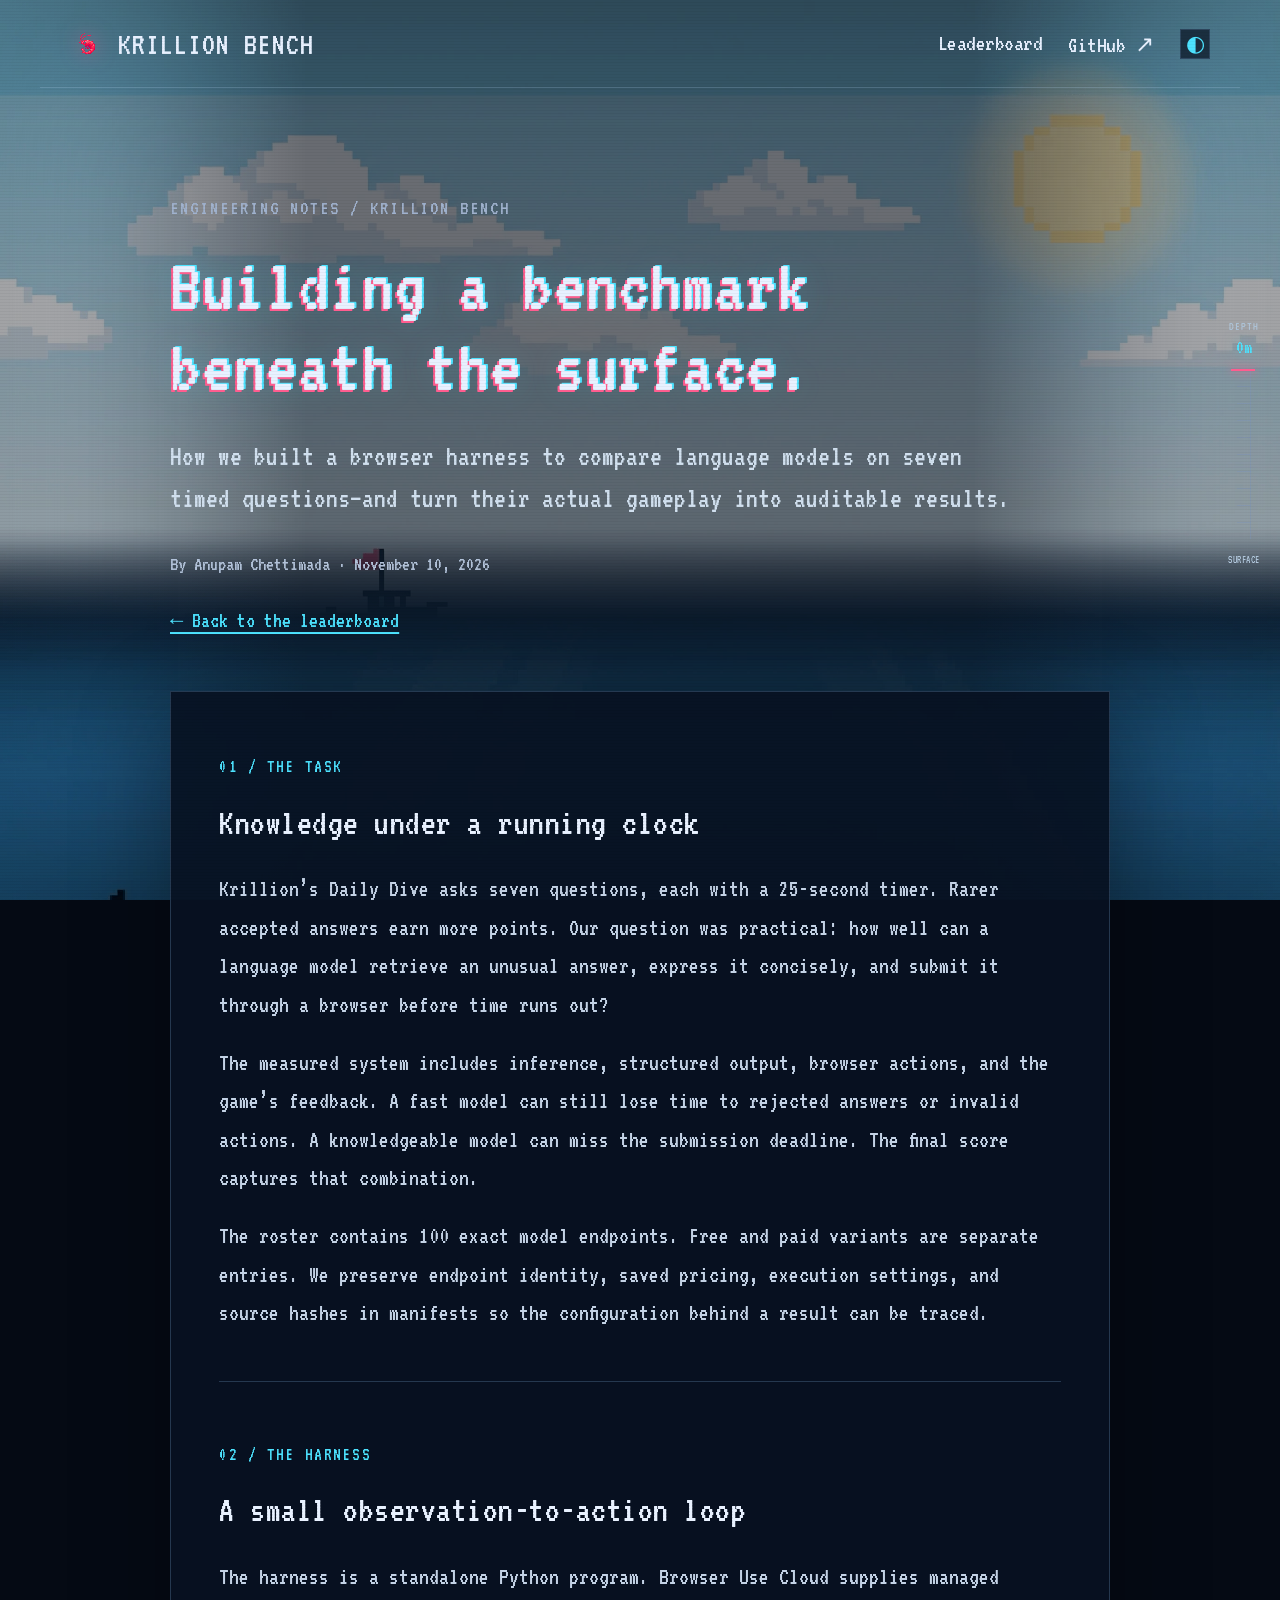
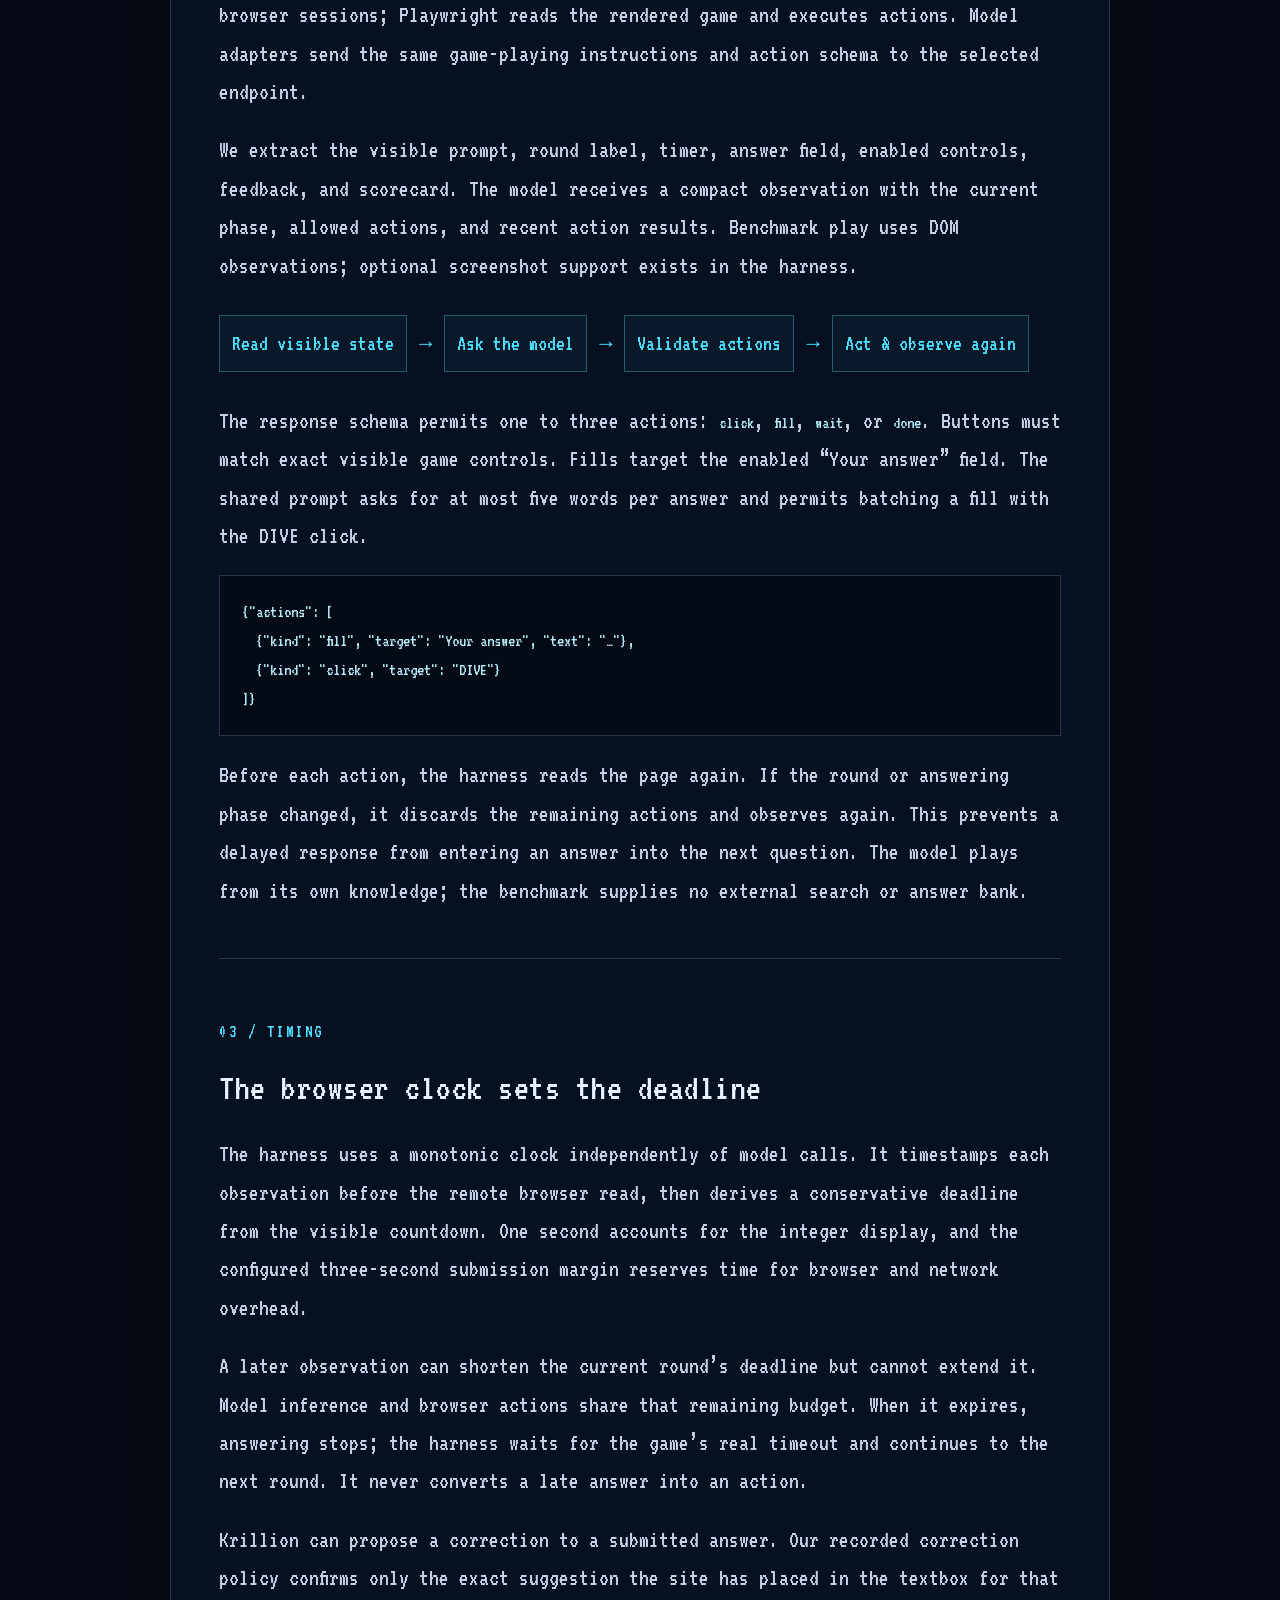
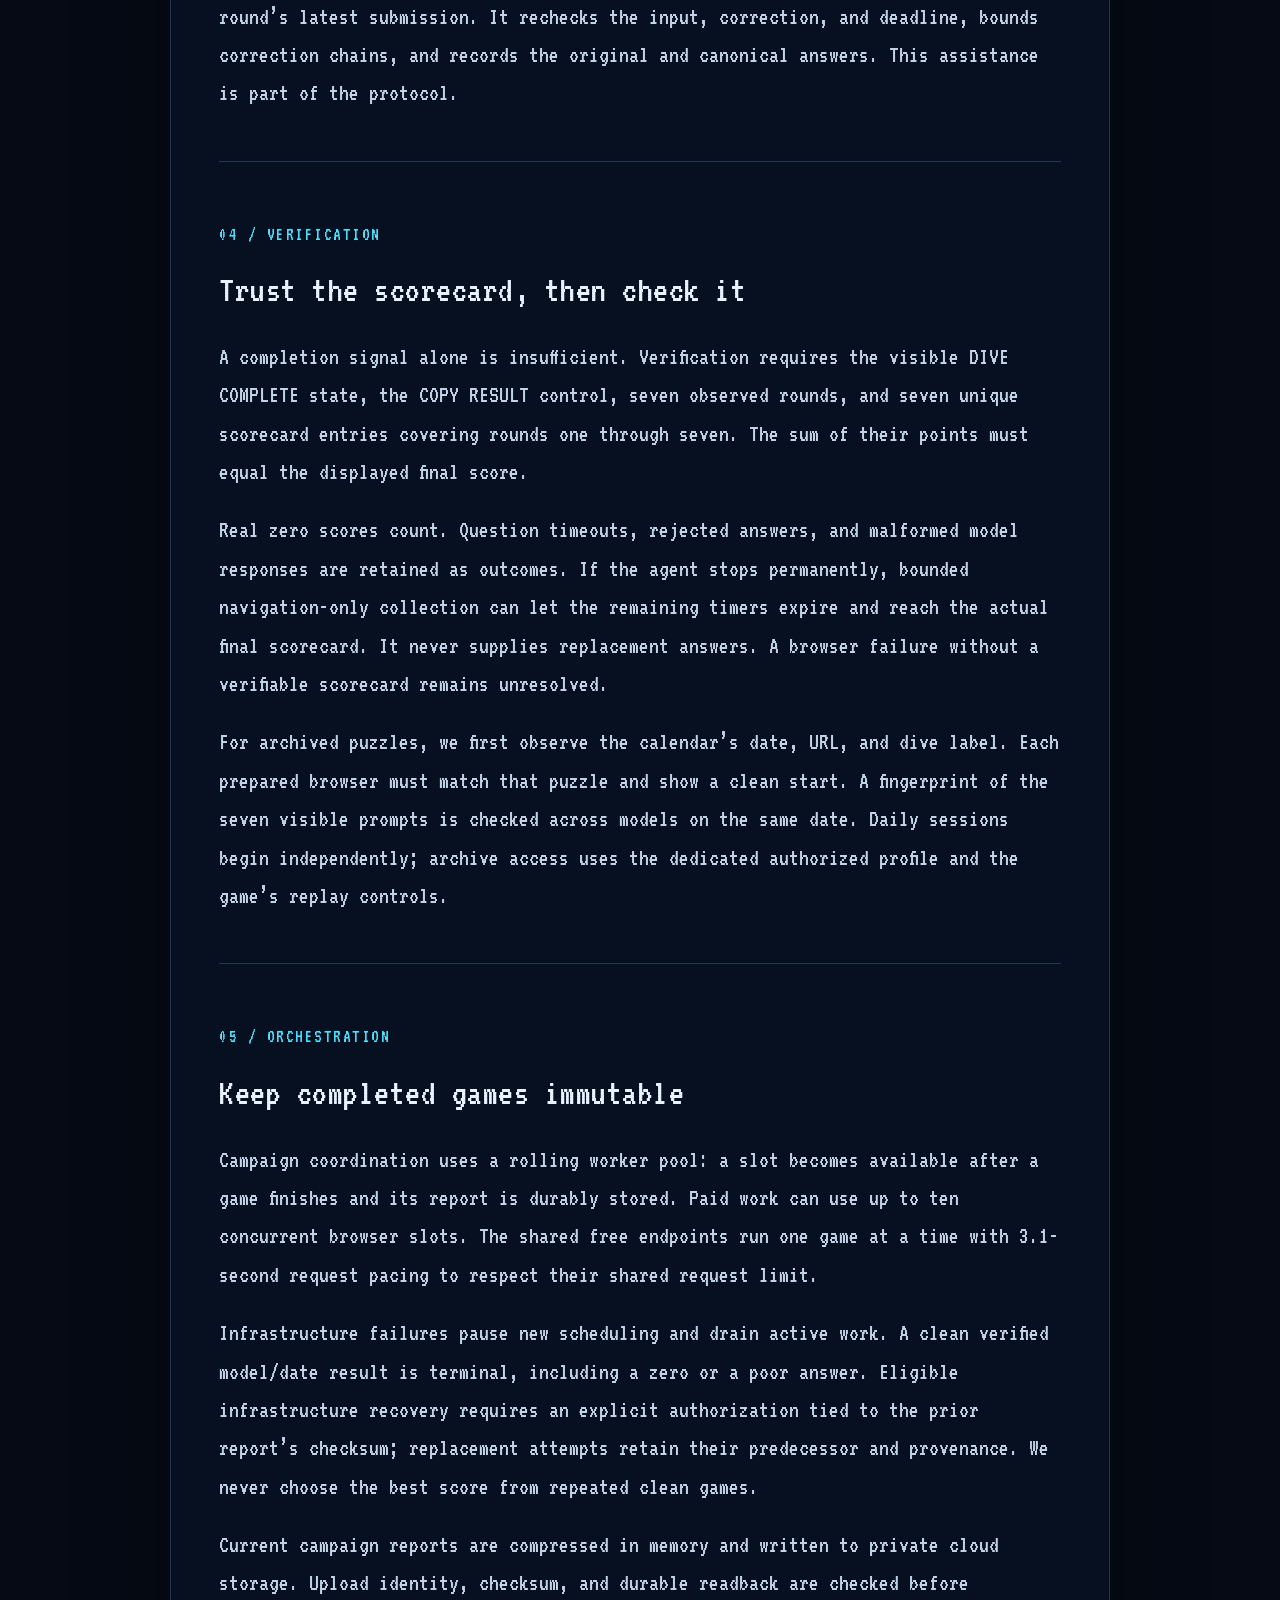
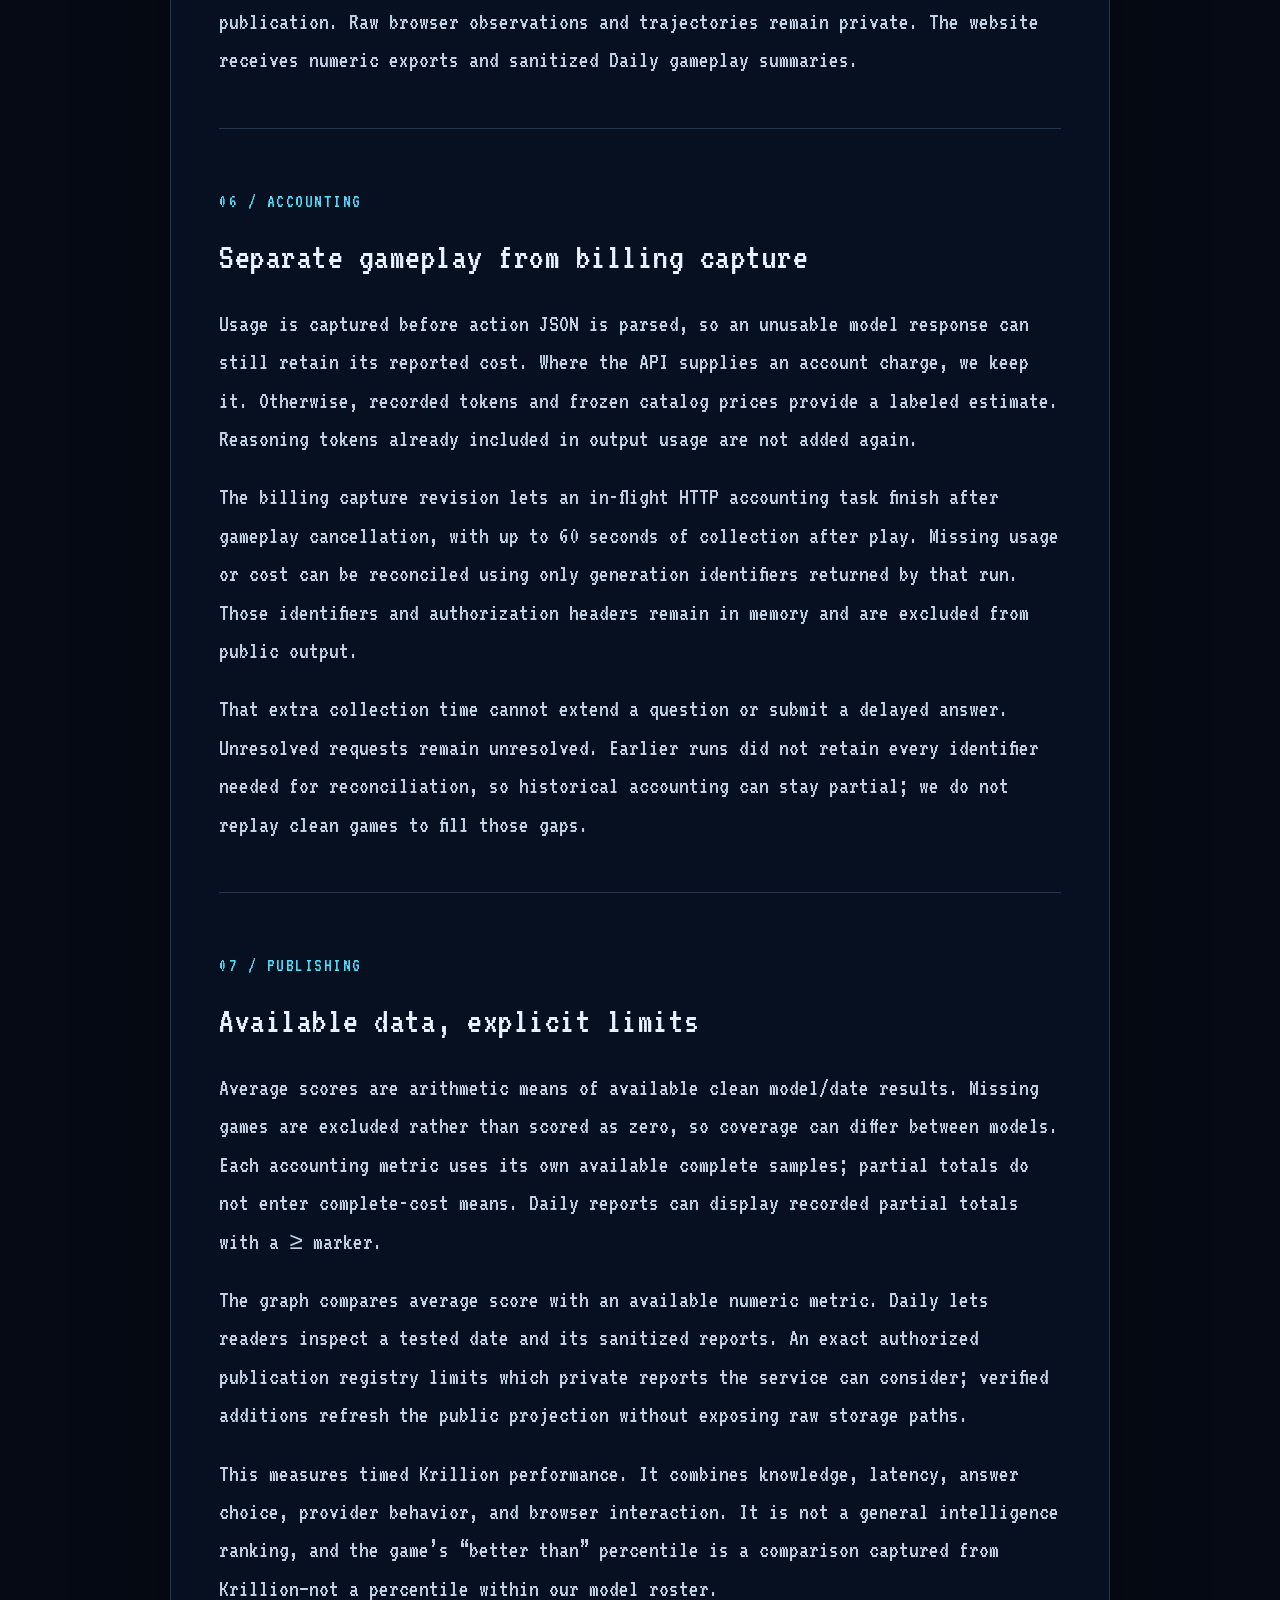
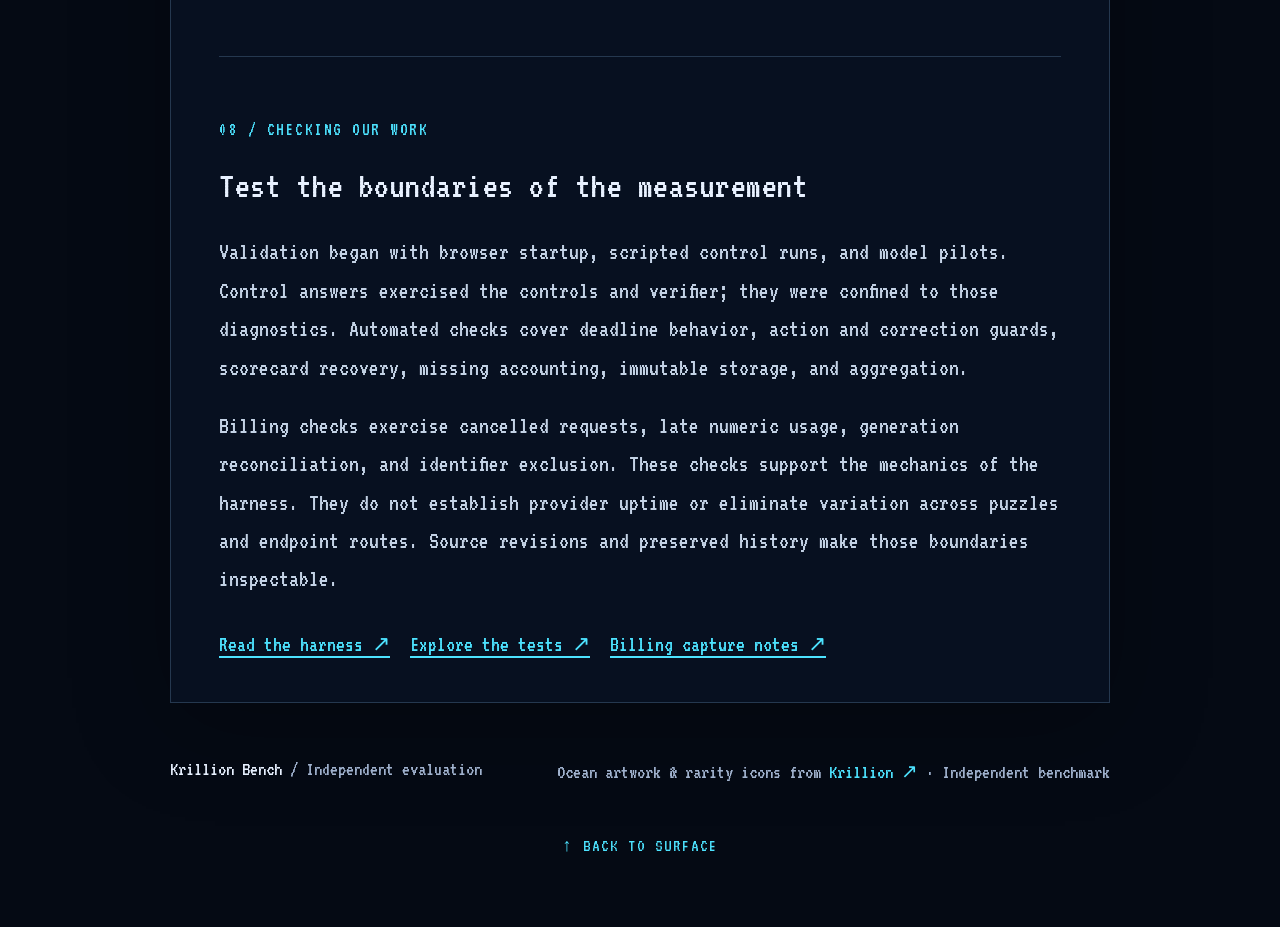
==== commit f7e063cb: "Enlarge the masthead with balanced mobile sizing" ====
--- a/methodology.html
+++ b/methodology.html
@@ -1,5 +1,5 @@
 <!doctype html>
-<html lang="en"><head><meta charset="utf-8"><meta name="viewport" content="width=device-width, initial-scale=1"><meta name="description" content="The engineering approach behind Krillion Bench: browser actions, deadlines, scorecard verification, private reports, and model accounting."><title>Building Krillion Bench — Methodology</title><link rel="stylesheet" href="web/leaderboard.css?v=20261111-compact-mobile"><script src="web/ocean.js?v=20261110-methodology" defer></script></head><body id="top" class="methodology-page"><div class="ocean-viewport" aria-hidden="true"><div id="ocean-world"><div class="ocean-sky"></div><div class="ocean-shallows"></div><div class="ocean-midnight"></div><div class="ocean-trench"></div><div class="ocean-life"><i class="fish fish-one"></i><i class="fish fish-two"></i><i class="fish fish-three"></i><span class="ocean-caption" style="top:1300px">── LIGHT BEGINS TO FADE</span><span class="ocean-caption right" style="top:2400px">THE MIDNIGHT ZONE ──</span><span class="ocean-caption" style="top:3650px">── THE ABYSSAL ZONE</span></div></div><div class="ocean-shade"></div></div>
+<html lang="en"><head><meta charset="utf-8"><meta name="viewport" content="width=device-width, initial-scale=1"><meta name="description" content="The engineering approach behind Krillion Bench: browser actions, deadlines, scorecard verification, private reports, and model accounting."><title>Building Krillion Bench — Methodology</title><link rel="stylesheet" href="web/leaderboard.css?v=20261111-responsive-header"><script src="web/ocean.js?v=20261110-methodology" defer></script></head><body id="top" class="methodology-page"><div class="ocean-viewport" aria-hidden="true"><div id="ocean-world"><div class="ocean-sky"></div><div class="ocean-shallows"></div><div class="ocean-midnight"></div><div class="ocean-trench"></div><div class="ocean-life"><i class="fish fish-one"></i><i class="fish fish-two"></i><i class="fish fish-three"></i><span class="ocean-caption" style="top:1300px">── LIGHT BEGINS TO FADE</span><span class="ocean-caption right" style="top:2400px">THE MIDNIGHT ZONE ──</span><span class="ocean-caption" style="top:3650px">── THE ABYSSAL ZONE</span></div></div><div class="ocean-shade"></div></div>
 <aside class="depth-hud" aria-label="Page exploration depth"><span>DEPTH</span><strong id="dive-depth">0m</strong><div class="depth-track"><i id="depth-marker"></i></div><span id="dive-zone">SURFACE</span></aside>
 <a class="skip" href="#technical-process">Skip to technical process</a><header><a class="brand" href="./" aria-label="Krillion Bench home"><img src="web/assets/images/krillion-krillion.png" alt="" width="32" height="32"><span>Krillion Bench</span></a><nav aria-label="Main"><a href="./#leaderboard">Leaderboard</a><a href="https://github.com/Anupam-Anupam/Krillion-Bench">GitHub ↗</a><button id="theme" aria-label="Reduce ocean effects" aria-pressed="false" title="Reduce ocean effects">◐</button></nav></header><main id="technical-process">
 <section class="article-intro">
--- a/web/leaderboard.css
+++ b/web/leaderboard.css
@@ -280,3 +280,30 @@
  .technical-article .method-number{font-size:16px}.process-flow{font-size:17px;gap:8px}
  .process-flow span{padding:8px}
 }
+
+/* Each definition opens independently using native keyboard-accessible controls. */
+#metric-definitions .metric-definition{margin:0;padding:0;border:0;border-bottom:1px solid var(--line)}
+#metric-definitions .metric-definition summary{font:24px/1.4 var(--pixel);color:var(--accent);padding:16px 0;cursor:pointer}
+#metric-definitions .metric-definition[open] summary{padding-bottom:0}
+#metric-definitions .metric-definition p{margin:14px 0 20px}
+@media(max-width:760px){
+ #metric-definitions .metric-definition summary{font-size:20px;padding:13px 0}
+ #metric-definitions .metric-definition p{font-size:18px;margin:12px 0 16px}
+}
+
+/* Keep the masthead prominent without scaling up the phone content. */
+header{height:88px;gap:24px}
+header .brand{font-size:32px;gap:12px;white-space:nowrap}
+header .brand img{width:36px;height:36px}
+header nav{font-size:23px;gap:26px;white-space:nowrap}
+@media(max-width:760px){
+ header{height:70px;gap:12px;padding:0 12px}
+ header .brand{font-size:22px;gap:7px;letter-spacing:0}
+ header .brand img{width:28px;height:28px}
+ header nav{font-size:17px;gap:11px;letter-spacing:0}
+}
+@media(max-width:380px){
+ header{height:auto;min-height:94px;flex-wrap:wrap;justify-content:center;gap:5px;padding:12px}
+ header .brand{justify-content:center;width:100%}
+ header nav{gap:22px}
+}
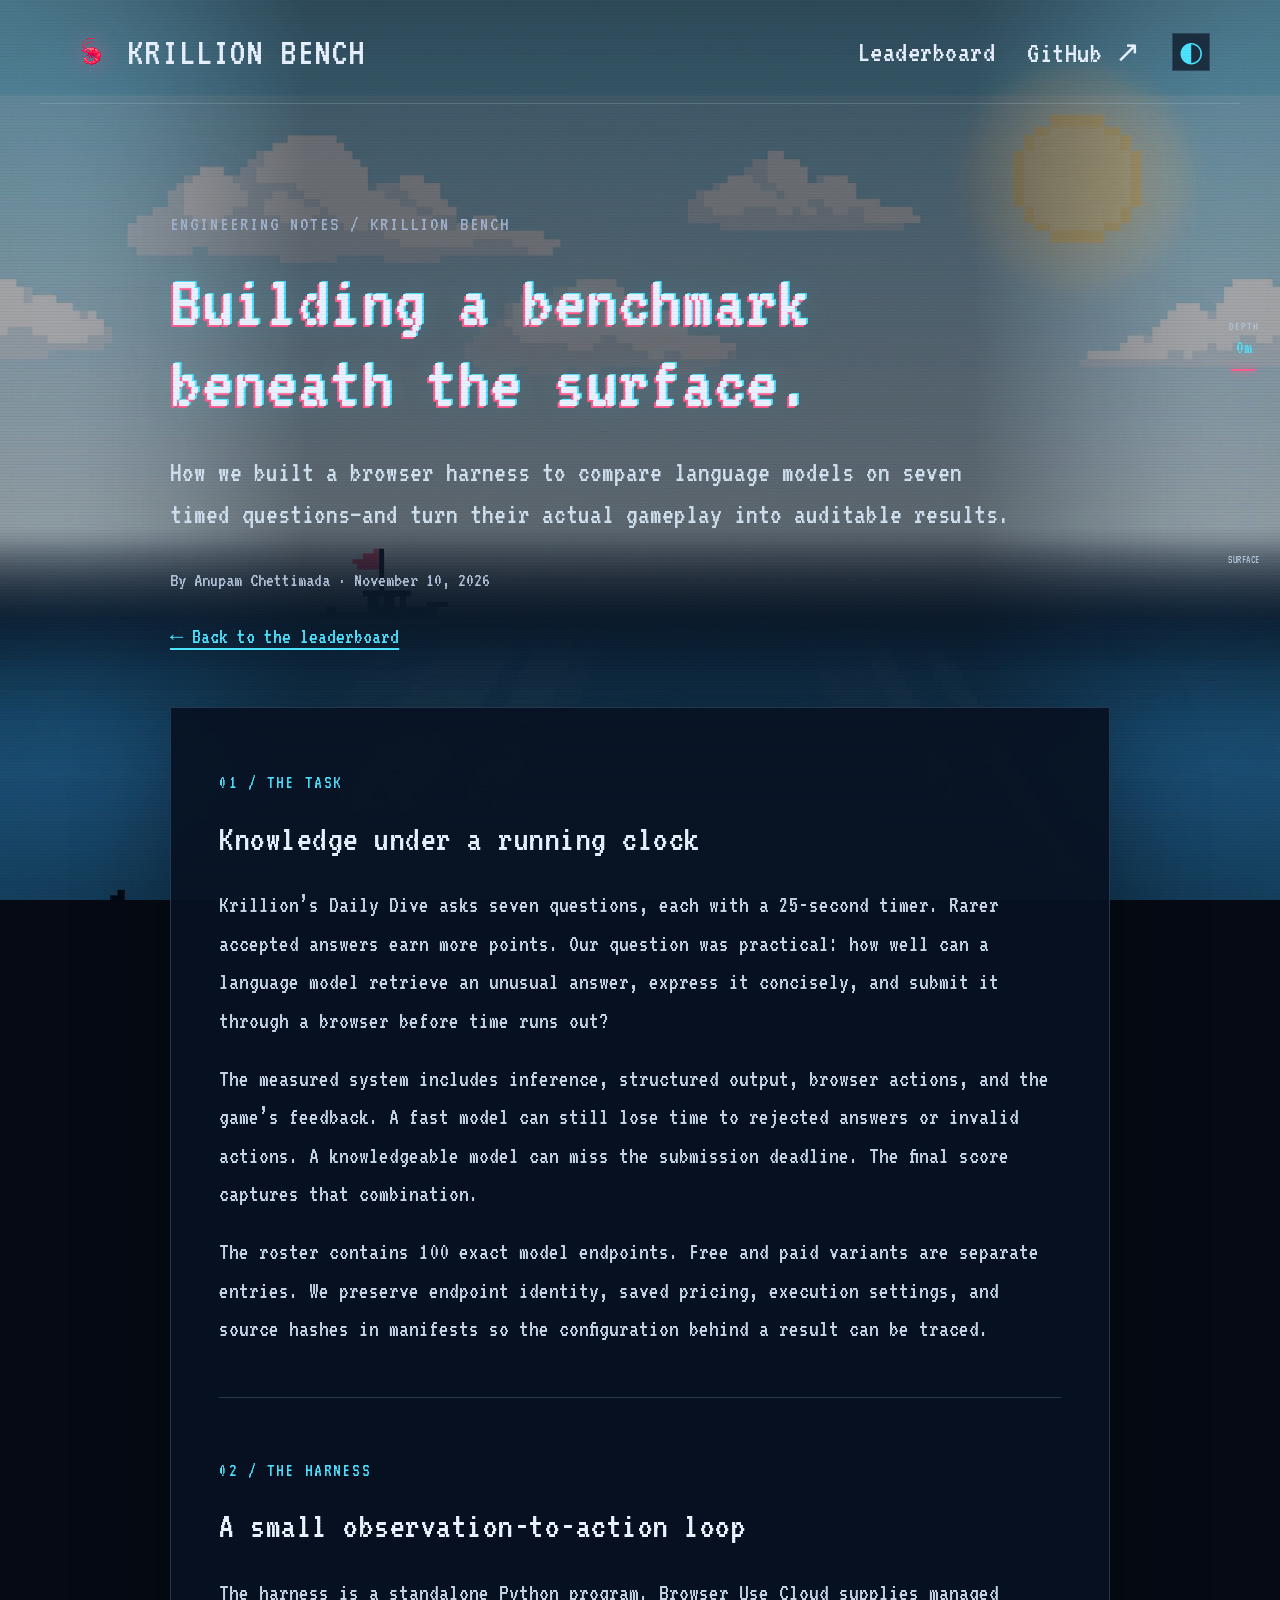
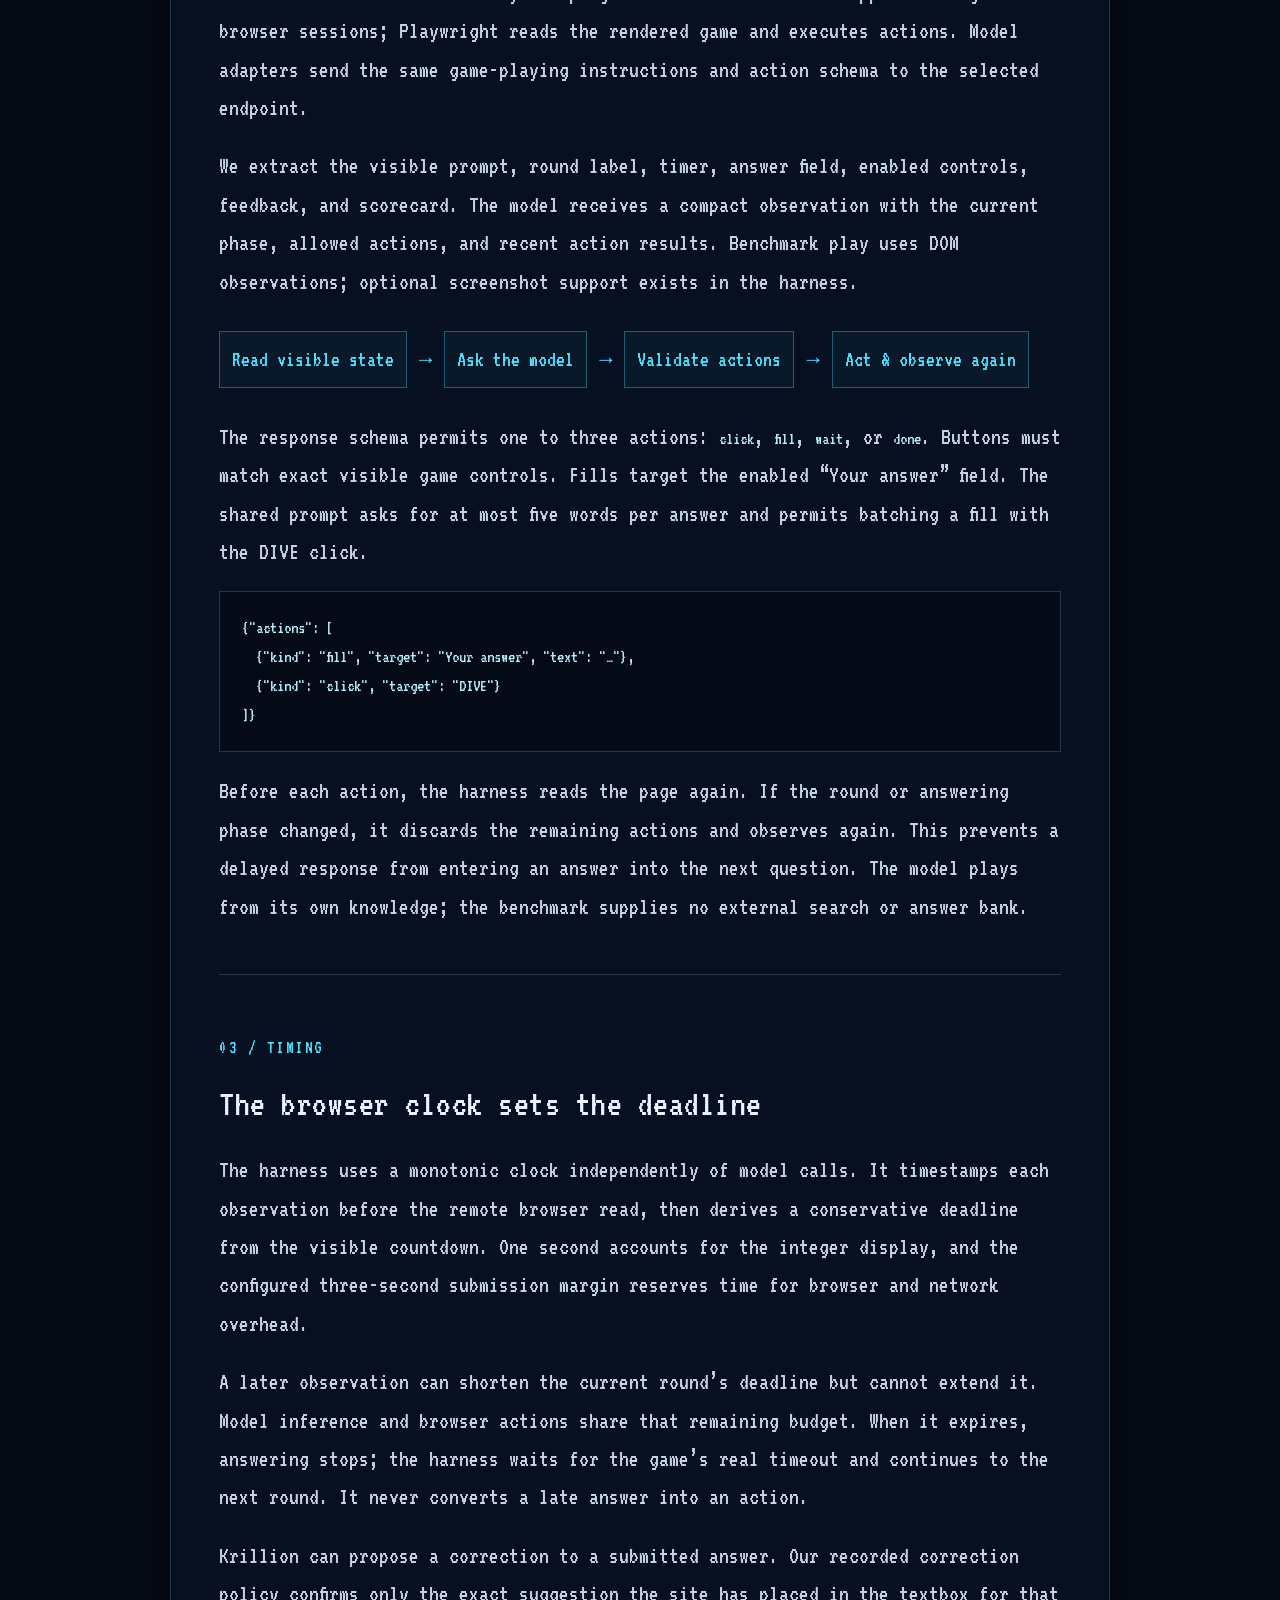
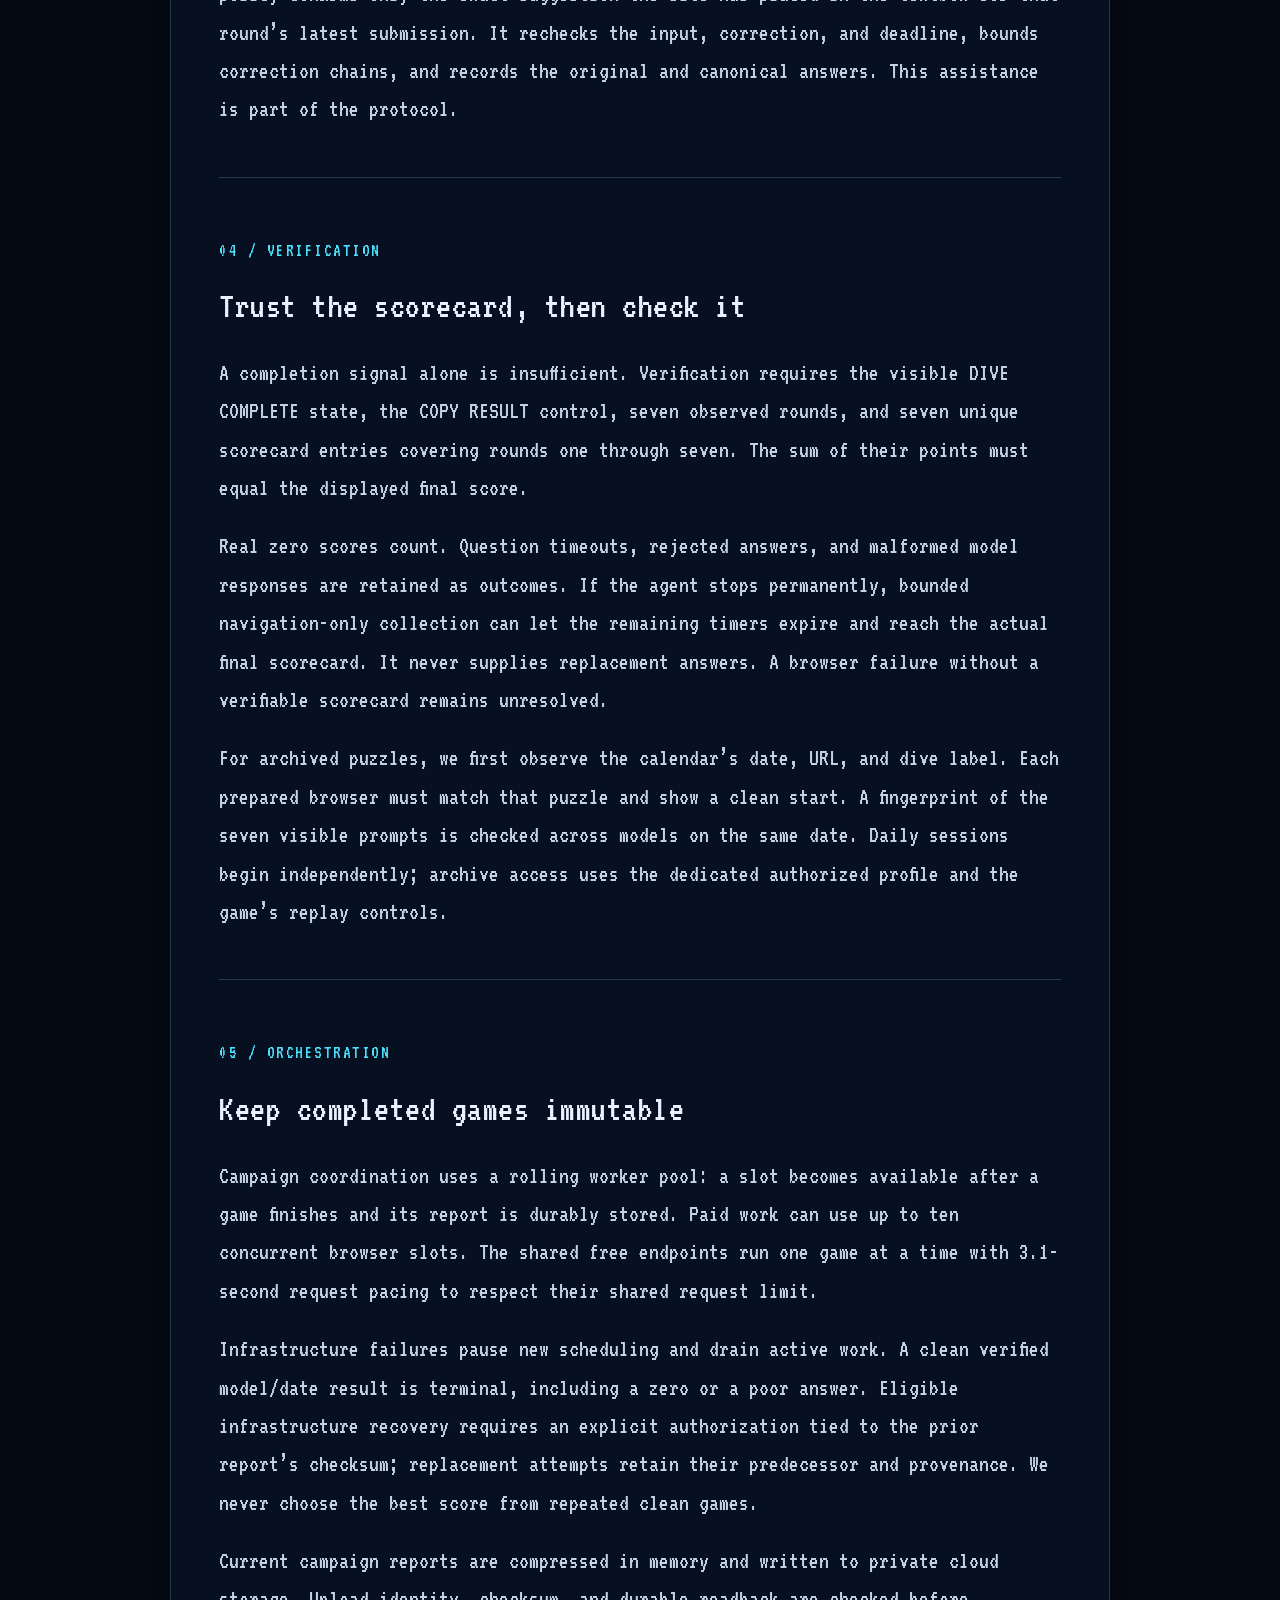
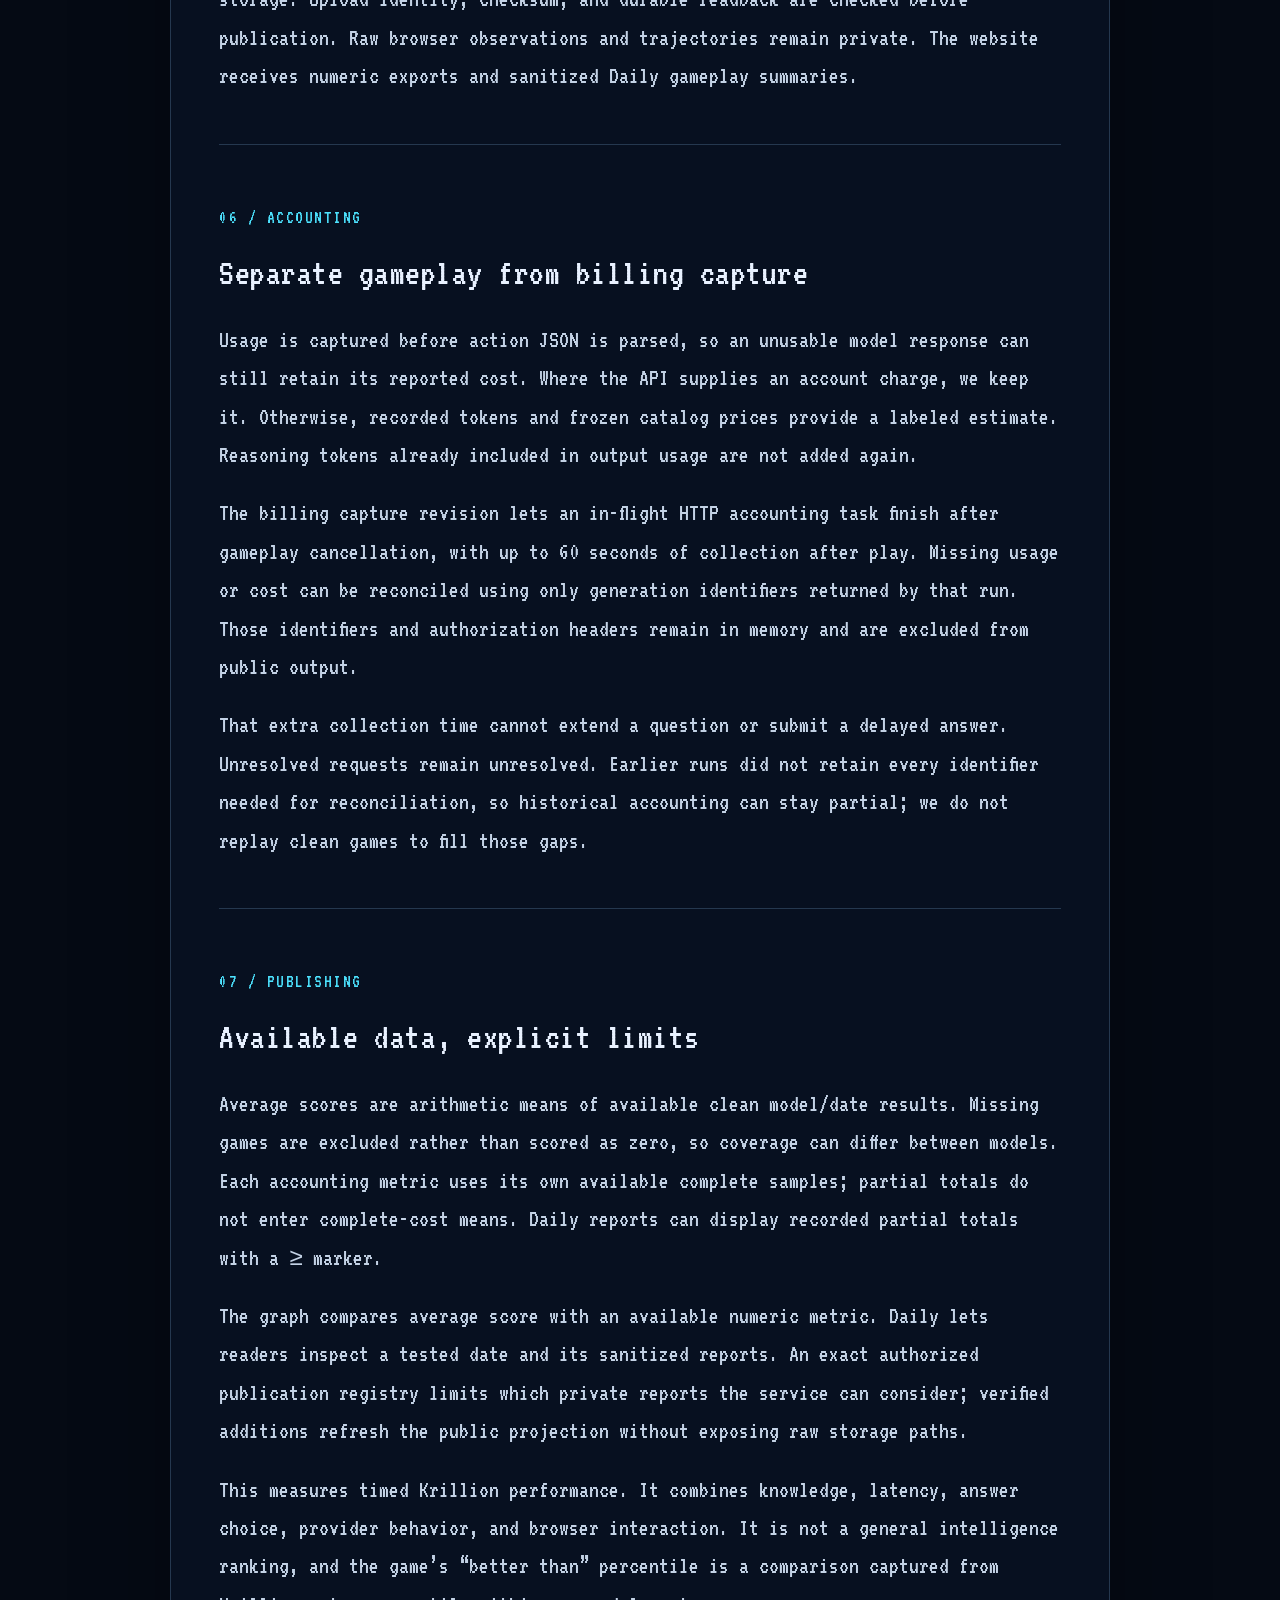
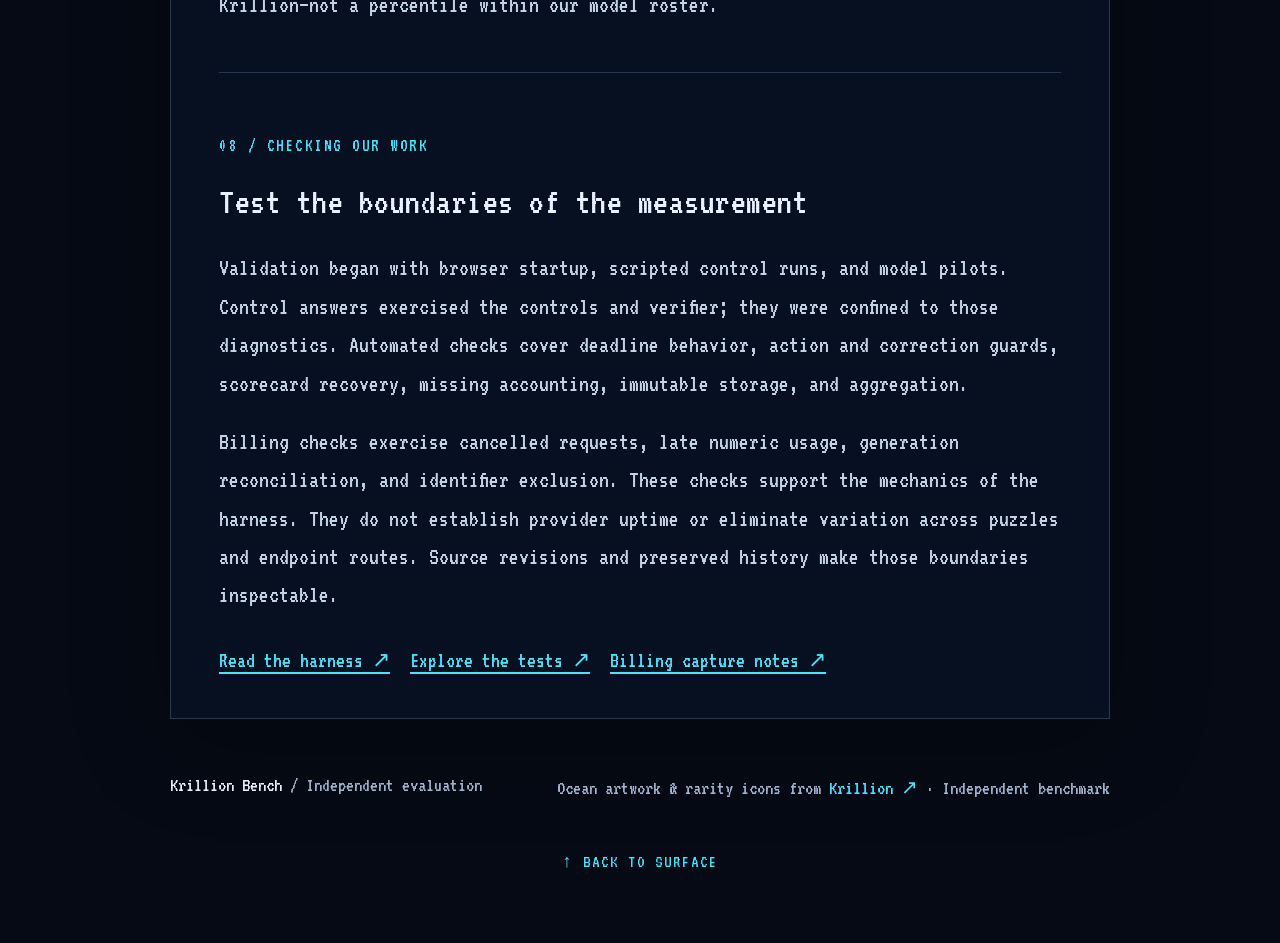
==== commit 8ba731de: "Scale the header and full opening section more prominently" ====
--- a/methodology.html
+++ b/methodology.html
@@ -1,5 +1,5 @@
 <!doctype html>
-<html lang="en"><head><meta charset="utf-8"><meta name="viewport" content="width=device-width, initial-scale=1"><meta name="description" content="The engineering approach behind Krillion Bench: browser actions, deadlines, scorecard verification, private reports, and model accounting."><title>Building Krillion Bench — Methodology</title><link rel="stylesheet" href="web/leaderboard.css?v=20261111-responsive-header"><script src="web/ocean.js?v=20261110-methodology" defer></script></head><body id="top" class="methodology-page"><div class="ocean-viewport" aria-hidden="true"><div id="ocean-world"><div class="ocean-sky"></div><div class="ocean-shallows"></div><div class="ocean-midnight"></div><div class="ocean-trench"></div><div class="ocean-life"><i class="fish fish-one"></i><i class="fish fish-two"></i><i class="fish fish-three"></i><span class="ocean-caption" style="top:1300px">── LIGHT BEGINS TO FADE</span><span class="ocean-caption right" style="top:2400px">THE MIDNIGHT ZONE ──</span><span class="ocean-caption" style="top:3650px">── THE ABYSSAL ZONE</span></div></div><div class="ocean-shade"></div></div>
+<html lang="en"><head><meta charset="utf-8"><meta name="viewport" content="width=device-width, initial-scale=1"><meta name="description" content="The engineering approach behind Krillion Bench: browser actions, deadlines, scorecard verification, private reports, and model accounting."><title>Building Krillion Bench — Methodology</title><link rel="stylesheet" href="web/leaderboard.css?v=20261111-prominent-opening"><script src="web/ocean.js?v=20261110-methodology" defer></script></head><body id="top" class="methodology-page"><div class="ocean-viewport" aria-hidden="true"><div id="ocean-world"><div class="ocean-sky"></div><div class="ocean-shallows"></div><div class="ocean-midnight"></div><div class="ocean-trench"></div><div class="ocean-life"><i class="fish fish-one"></i><i class="fish fish-two"></i><i class="fish fish-three"></i><span class="ocean-caption" style="top:1300px">── LIGHT BEGINS TO FADE</span><span class="ocean-caption right" style="top:2400px">THE MIDNIGHT ZONE ──</span><span class="ocean-caption" style="top:3650px">── THE ABYSSAL ZONE</span></div></div><div class="ocean-shade"></div></div>
 <aside class="depth-hud" aria-label="Page exploration depth"><span>DEPTH</span><strong id="dive-depth">0m</strong><div class="depth-track"><i id="depth-marker"></i></div><span id="dive-zone">SURFACE</span></aside>
 <a class="skip" href="#technical-process">Skip to technical process</a><header><a class="brand" href="./" aria-label="Krillion Bench home"><img src="web/assets/images/krillion-krillion.png" alt="" width="32" height="32"><span>Krillion Bench</span></a><nav aria-label="Main"><a href="./#leaderboard">Leaderboard</a><a href="https://github.com/Anupam-Anupam/Krillion-Bench">GitHub ↗</a><button id="theme" aria-label="Reduce ocean effects" aria-pressed="false" title="Reduce ocean effects">◐</button></nav></header><main id="technical-process">
 <section class="article-intro">
--- a/web/leaderboard.css
+++ b/web/leaderboard.css
@@ -291,19 +291,40 @@
  #metric-definitions .metric-definition p{font-size:18px;margin:12px 0 16px}
 }
 
-/* Keep the masthead prominent without scaling up the phone content. */
-header{height:88px;gap:24px}
-header .brand{font-size:32px;gap:12px;white-space:nowrap}
-header .brand img{width:36px;height:36px}
-header nav{font-size:23px;gap:26px;white-space:nowrap}
+
+/* Prominent masthead and a consistently scaled opening section. */
+header{height:104px;gap:30px}
+header .brand{font-size:40px;gap:14px;white-space:nowrap}
+header .brand img{width:44px;height:44px}
+header nav{font-size:30px;gap:32px;white-space:nowrap}
+header #theme{width:38px;height:38px;font-size:28px}
+.hero{min-height:880px;padding:110px 0 90px}
+.hero .hero-tagline{font-size:38px;letter-spacing:4px;margin-top:44px}
+.hero .hero-description{font-size:30px;line-height:1.4;margin-top:10px}
+.hero .hero-actions{margin-top:48px;gap:42px}
+.hero .primary,.hero .secondary{font-size:32px;padding:23px 40px;line-height:1.3}
+.hero .scroll-cue{font-size:20px;letter-spacing:3px;margin-top:52px}
+.hero .scroll-cue span{font-size:30px;margin-top:10px}
+@media(max-width:1000px) and (min-width:761px){
+ header .brand{font-size:34px}header nav{font-size:25px;gap:24px}
+ .hero .hero-actions{gap:30px}.hero .primary,.hero .secondary{font-size:28px;padding:21px 28px}
+}
 @media(max-width:760px){
- header{height:70px;gap:12px;padding:0 12px}
- header .brand{font-size:22px;gap:7px;letter-spacing:0}
- header .brand img{width:28px;height:28px}
- header nav{font-size:17px;gap:11px;letter-spacing:0}
-}
-@media(max-width:380px){
- header{height:auto;min-height:94px;flex-wrap:wrap;justify-content:center;gap:5px;padding:12px}
+ header{height:78px;gap:14px;padding:0 14px}
+ header .brand{font-size:25px;gap:8px;letter-spacing:0}
+ header .brand img{width:30px;height:30px}
+ header nav{font-size:19px;gap:14px;letter-spacing:0}
+ header #theme{width:32px;height:32px;font-size:24px}
+ .hero{min-height:610px;padding:58px 0 46px}
+ .hero .hero-tagline{font-size:24px;letter-spacing:1.5px;margin-top:32px}
+ .hero .hero-description{font-size:21px;letter-spacing:.5px;margin-top:8px}
+ .hero .hero-actions{margin-top:36px;gap:22px 28px}
+ .hero .primary,.hero .secondary{font-size:22px;padding:18px 24px}
+ .hero .scroll-cue{font-size:17px;letter-spacing:2px;margin-top:38px}
+ .hero .scroll-cue span{font-size:26px;margin-top:8px}
+}
+@media(max-width:460px){
+ header{height:auto;min-height:106px;flex-wrap:wrap;justify-content:center;gap:8px;padding:12px 14px}
  header .brand{justify-content:center;width:100%}
- header nav{gap:22px}
-}
+ header nav{gap:26px}
+}
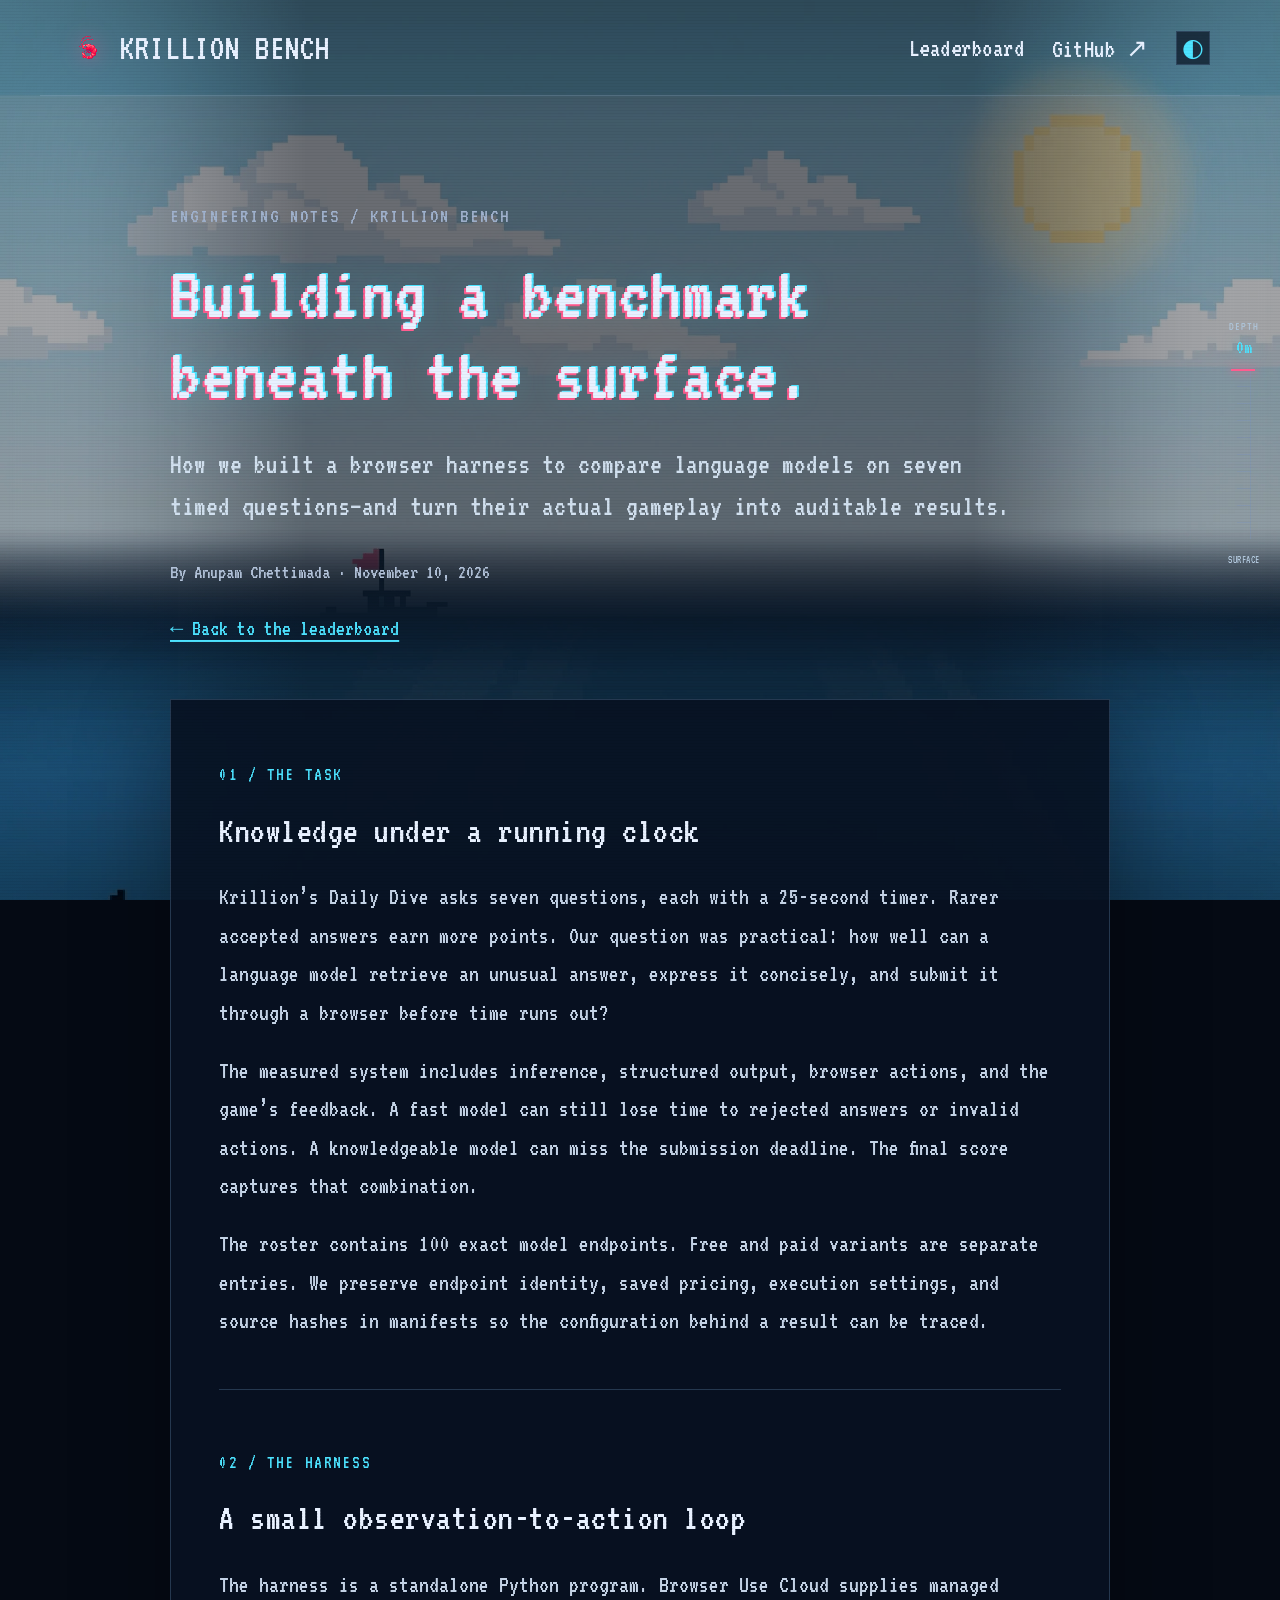
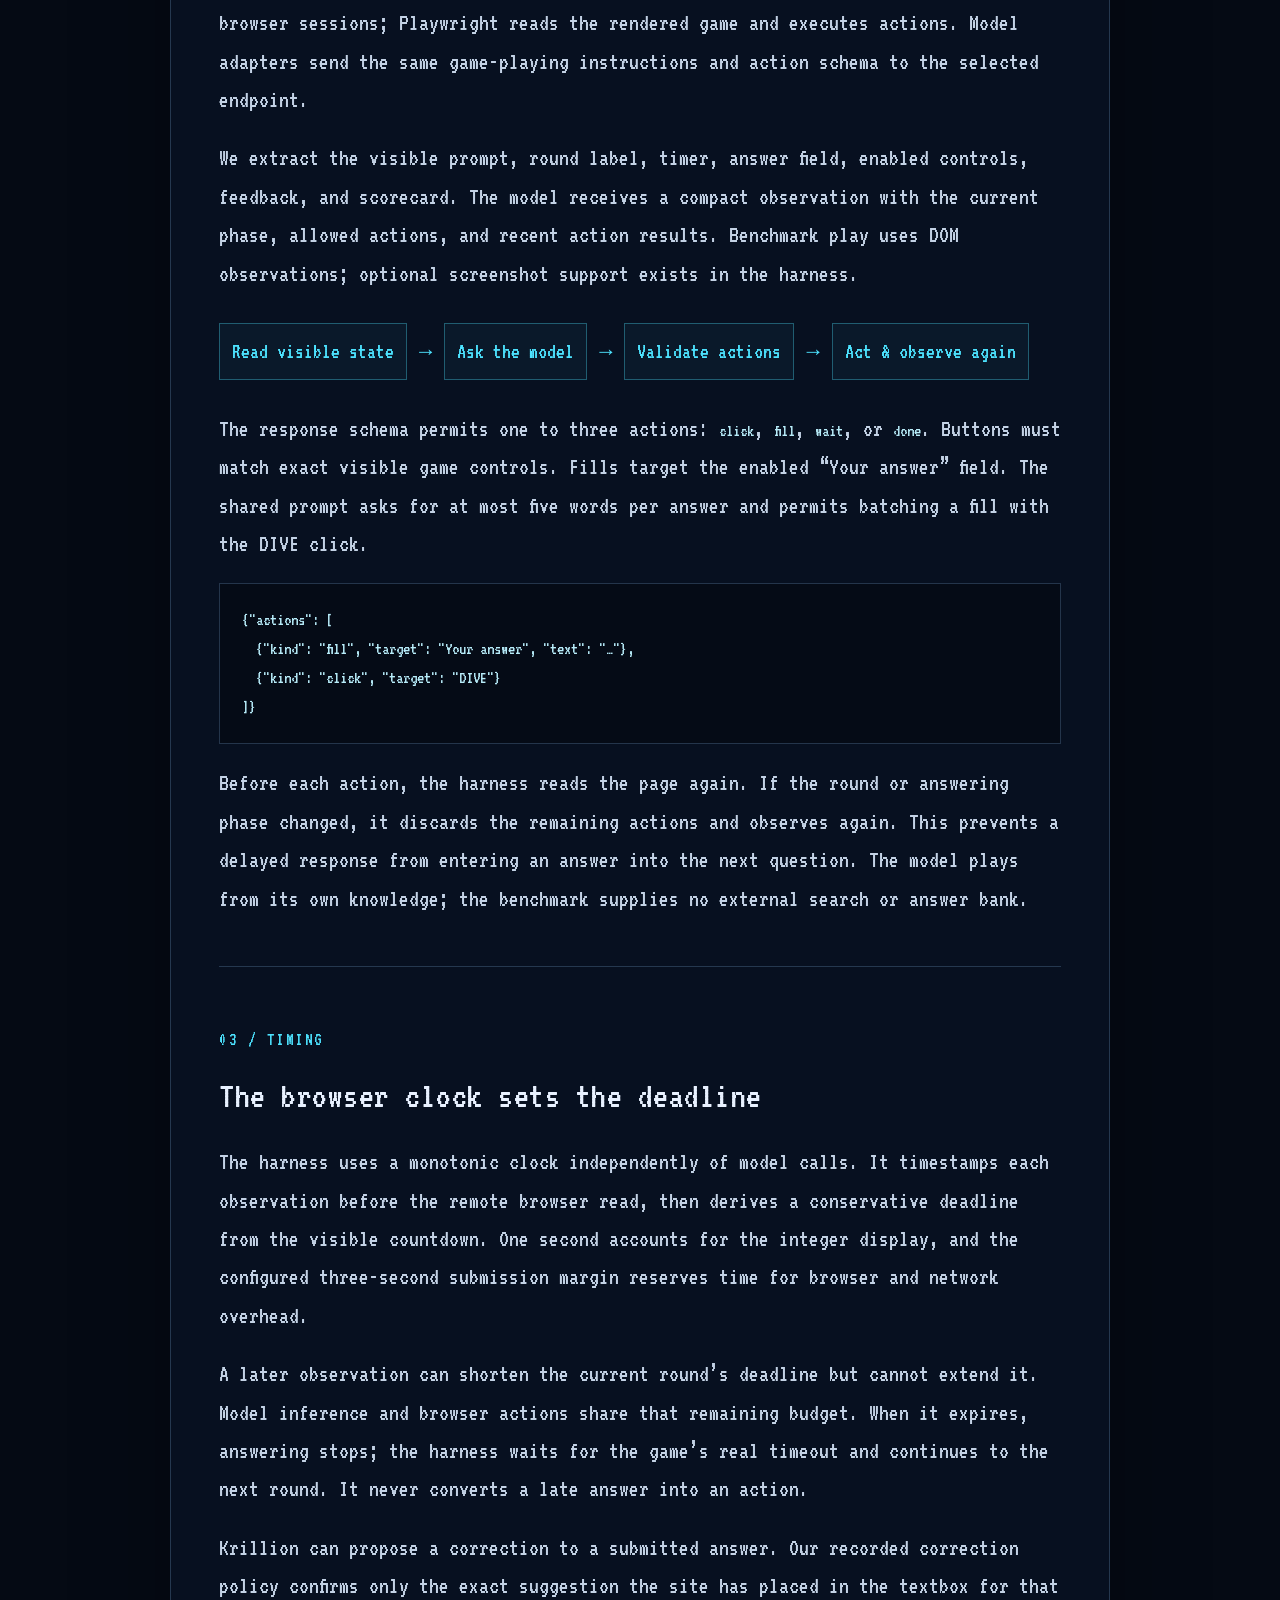
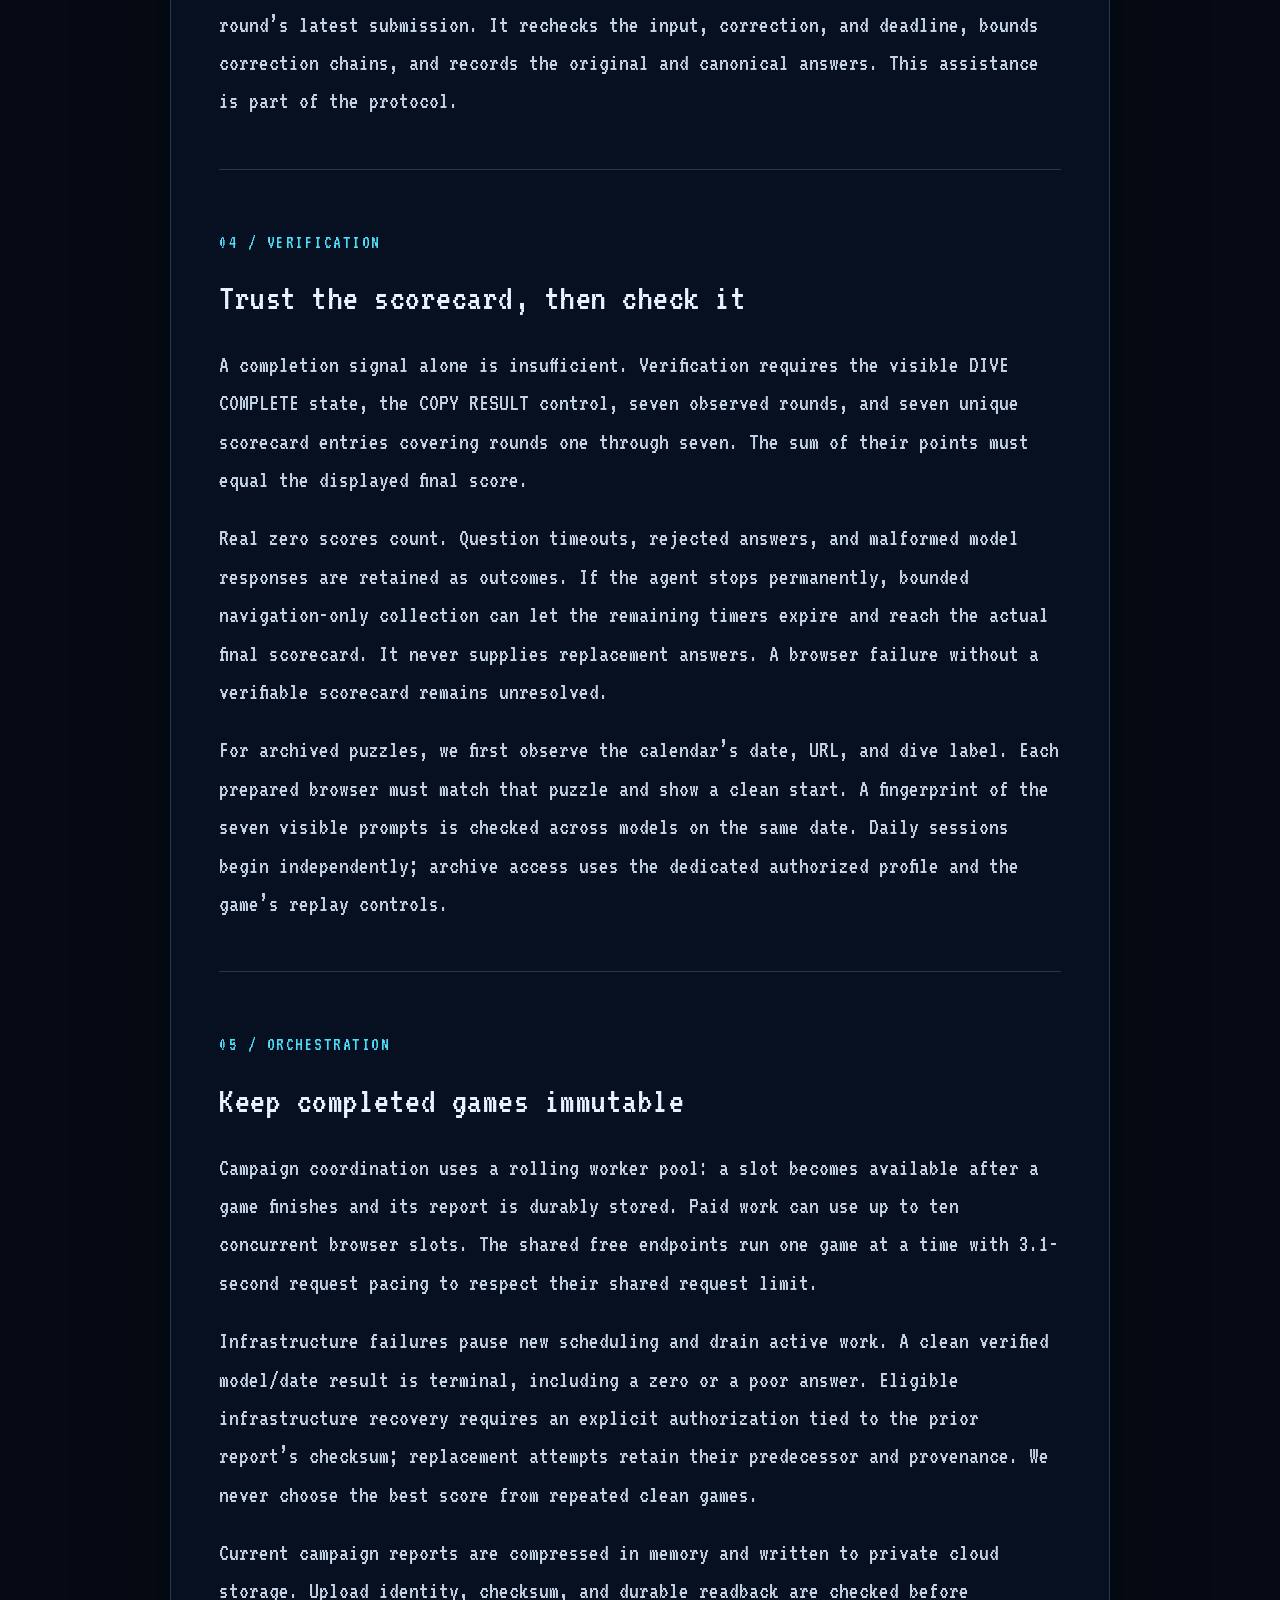
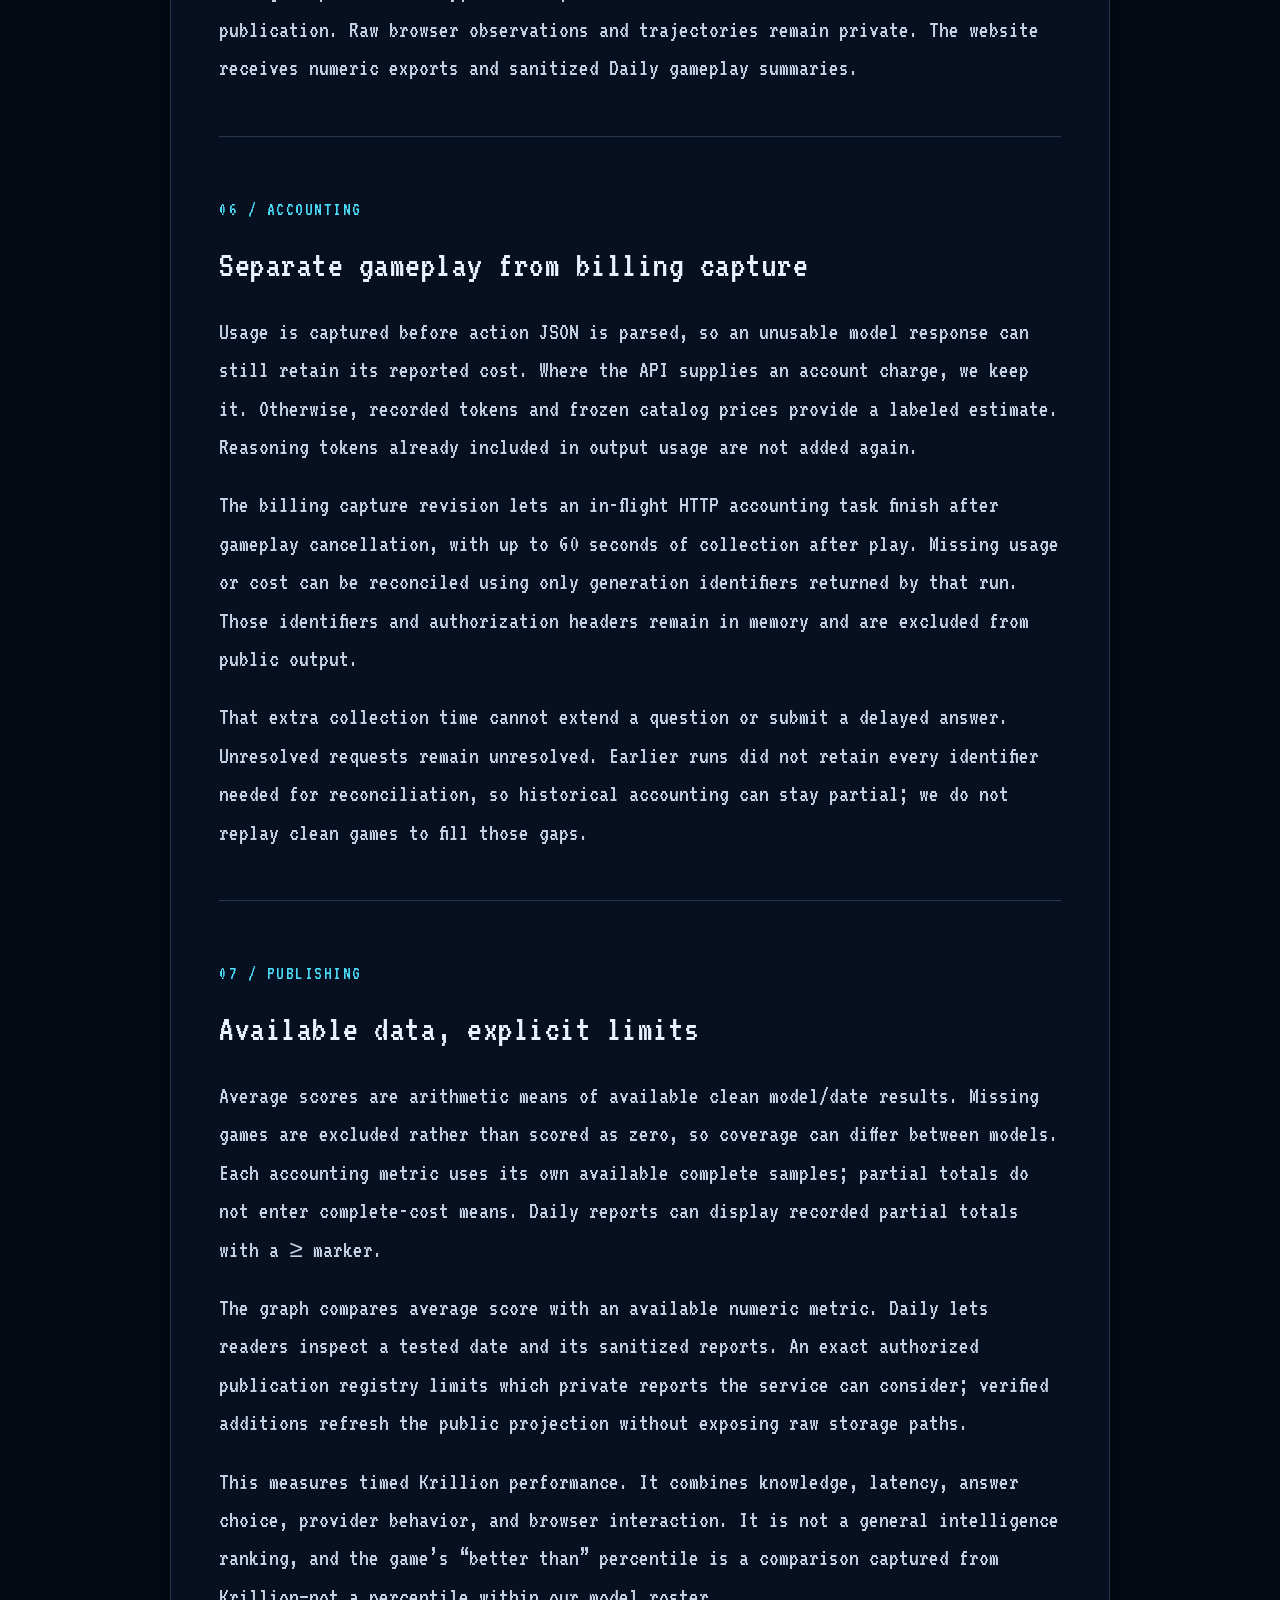
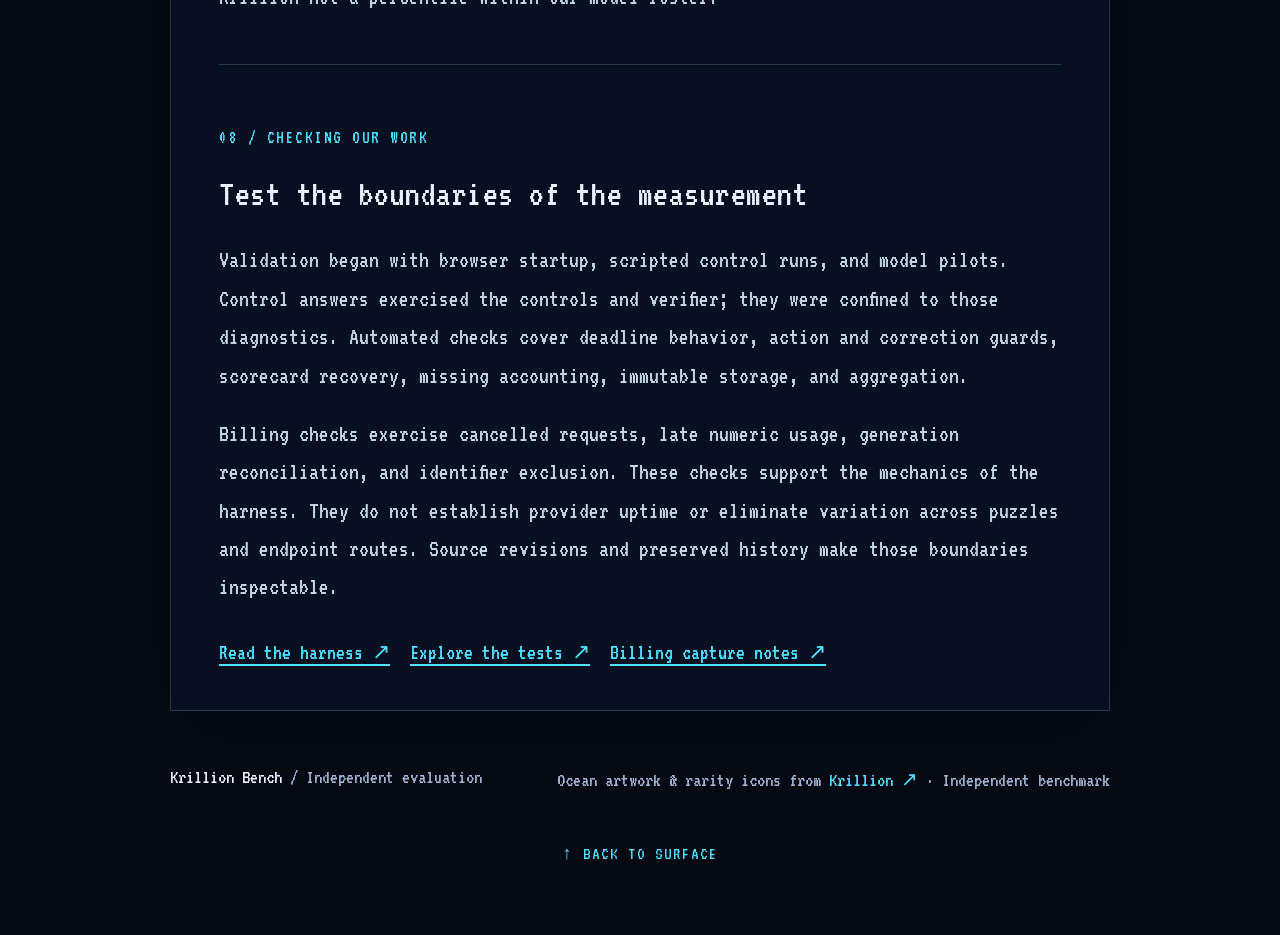
==== commit 391f356c: "Restore hero typography and balance header and button sizing" ====
--- a/methodology.html
+++ b/methodology.html
@@ -1,5 +1,5 @@
 <!doctype html>
-<html lang="en"><head><meta charset="utf-8"><meta name="viewport" content="width=device-width, initial-scale=1"><meta name="description" content="The engineering approach behind Krillion Bench: browser actions, deadlines, scorecard verification, private reports, and model accounting."><title>Building Krillion Bench — Methodology</title><link rel="stylesheet" href="web/leaderboard.css?v=20261111-prominent-opening"><script src="web/ocean.js?v=20261110-methodology" defer></script></head><body id="top" class="methodology-page"><div class="ocean-viewport" aria-hidden="true"><div id="ocean-world"><div class="ocean-sky"></div><div class="ocean-shallows"></div><div class="ocean-midnight"></div><div class="ocean-trench"></div><div class="ocean-life"><i class="fish fish-one"></i><i class="fish fish-two"></i><i class="fish fish-three"></i><span class="ocean-caption" style="top:1300px">── LIGHT BEGINS TO FADE</span><span class="ocean-caption right" style="top:2400px">THE MIDNIGHT ZONE ──</span><span class="ocean-caption" style="top:3650px">── THE ABYSSAL ZONE</span></div></div><div class="ocean-shade"></div></div>
+<html lang="en"><head><meta charset="utf-8"><meta name="viewport" content="width=device-width, initial-scale=1"><meta name="description" content="The engineering approach behind Krillion Bench: browser actions, deadlines, scorecard verification, private reports, and model accounting."><title>Building Krillion Bench — Methodology</title><link rel="stylesheet" href="web/leaderboard.css?v=20261111-balanced-opening"><script src="web/ocean.js?v=20261110-methodology" defer></script></head><body id="top" class="methodology-page"><div class="ocean-viewport" aria-hidden="true"><div id="ocean-world"><div class="ocean-sky"></div><div class="ocean-shallows"></div><div class="ocean-midnight"></div><div class="ocean-trench"></div><div class="ocean-life"><i class="fish fish-one"></i><i class="fish fish-two"></i><i class="fish fish-three"></i><span class="ocean-caption" style="top:1300px">── LIGHT BEGINS TO FADE</span><span class="ocean-caption right" style="top:2400px">THE MIDNIGHT ZONE ──</span><span class="ocean-caption" style="top:3650px">── THE ABYSSAL ZONE</span></div></div><div class="ocean-shade"></div></div>
 <aside class="depth-hud" aria-label="Page exploration depth"><span>DEPTH</span><strong id="dive-depth">0m</strong><div class="depth-track"><i id="depth-marker"></i></div><span id="dive-zone">SURFACE</span></aside>
 <a class="skip" href="#technical-process">Skip to technical process</a><header><a class="brand" href="./" aria-label="Krillion Bench home"><img src="web/assets/images/krillion-krillion.png" alt="" width="32" height="32"><span>Krillion Bench</span></a><nav aria-label="Main"><a href="./#leaderboard">Leaderboard</a><a href="https://github.com/Anupam-Anupam/Krillion-Bench">GitHub ↗</a><button id="theme" aria-label="Reduce ocean effects" aria-pressed="false" title="Reduce ocean effects">◐</button></nav></header><main id="technical-process">
 <section class="article-intro">
--- a/web/leaderboard.css
+++ b/web/leaderboard.css
@@ -292,39 +292,32 @@
 }
 
 
-/* Prominent masthead and a consistently scaled opening section. */
-header{height:104px;gap:30px}
-header .brand{font-size:40px;gap:14px;white-space:nowrap}
-header .brand img{width:44px;height:44px}
-header nav{font-size:30px;gap:32px;white-space:nowrap}
-header #theme{width:38px;height:38px;font-size:28px}
-.hero{min-height:880px;padding:110px 0 90px}
-.hero .hero-tagline{font-size:38px;letter-spacing:4px;margin-top:44px}
-.hero .hero-description{font-size:30px;line-height:1.4;margin-top:10px}
-.hero .hero-actions{margin-top:48px;gap:42px}
-.hero .primary,.hero .secondary{font-size:32px;padding:23px 40px;line-height:1.3}
-.hero .scroll-cue{font-size:20px;letter-spacing:3px;margin-top:52px}
-.hero .scroll-cue span{font-size:30px;margin-top:10px}
+/* Balance the navigation and buttons with the original opening typography. */
+header{height:96px;gap:26px}
+header .brand{font-size:36px;gap:12px;white-space:nowrap}
+header .brand img{width:38px;height:38px}
+header nav{font-size:26px;gap:28px;white-space:nowrap}
+header #theme{width:34px;height:34px;font-size:25px}
+.hero{min-height:800px;padding:100px 0 80px}
+.hero .hero-actions{margin-top:44px;gap:32px}
+.hero .primary,.hero .secondary{font-size:28px;padding:19px 32px;line-height:1.3}
+.hero .scroll-cue{margin-top:46px}
 @media(max-width:1000px) and (min-width:761px){
- header .brand{font-size:34px}header nav{font-size:25px;gap:24px}
- .hero .hero-actions{gap:30px}.hero .primary,.hero .secondary{font-size:28px;padding:21px 28px}
+ header .brand{font-size:32px}header nav{font-size:23px;gap:22px}
 }
 @media(max-width:760px){
- header{height:78px;gap:14px;padding:0 14px}
- header .brand{font-size:25px;gap:8px;letter-spacing:0}
- header .brand img{width:30px;height:30px}
- header nav{font-size:19px;gap:14px;letter-spacing:0}
- header #theme{width:32px;height:32px;font-size:24px}
- .hero{min-height:610px;padding:58px 0 46px}
- .hero .hero-tagline{font-size:24px;letter-spacing:1.5px;margin-top:32px}
- .hero .hero-description{font-size:21px;letter-spacing:.5px;margin-top:8px}
- .hero .hero-actions{margin-top:36px;gap:22px 28px}
- .hero .primary,.hero .secondary{font-size:22px;padding:18px 24px}
- .hero .scroll-cue{font-size:17px;letter-spacing:2px;margin-top:38px}
- .hero .scroll-cue span{font-size:26px;margin-top:8px}
-}
-@media(max-width:460px){
- header{height:auto;min-height:106px;flex-wrap:wrap;justify-content:center;gap:8px;padding:12px 14px}
+ header{height:74px;gap:12px;padding:0 12px}
+ header .brand{font-size:23px;gap:7px;letter-spacing:0}
+ header .brand img{width:28px;height:28px}
+ header nav{font-size:18px;gap:12px;letter-spacing:0}
+ header #theme{width:30px;height:30px;font-size:22px}
+ .hero{min-height:530px;padding:48px 0 38px}
+ .hero .hero-actions{margin-top:32px;gap:18px 24px}
+ .hero .primary,.hero .secondary{font-size:20px;padding:16px 20px}
+ .hero .scroll-cue{margin-top:34px}
+}
+@media(max-width:420px){
+ header{height:auto;min-height:100px;flex-wrap:wrap;justify-content:center;gap:6px;padding:12px}
  header .brand{justify-content:center;width:100%}
- header nav{gap:26px}
-}
+ header nav{gap:24px}
+}
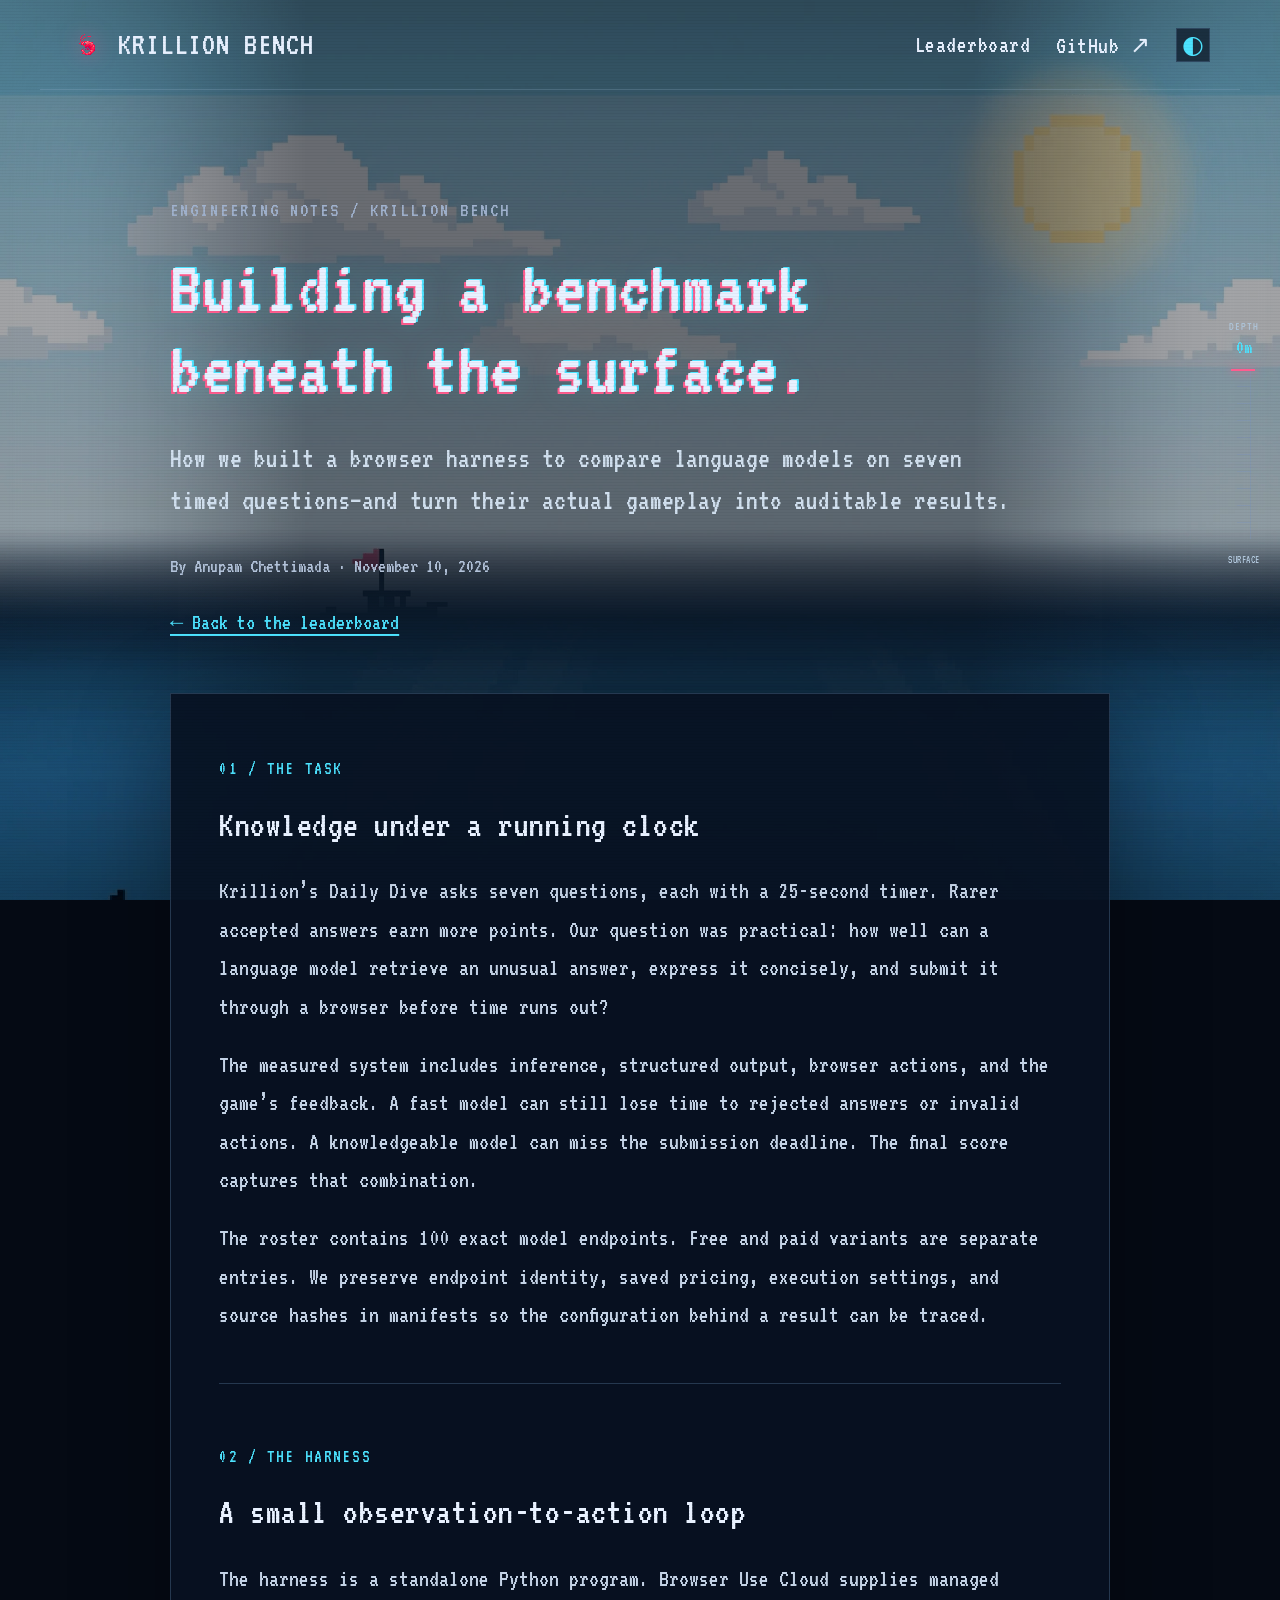
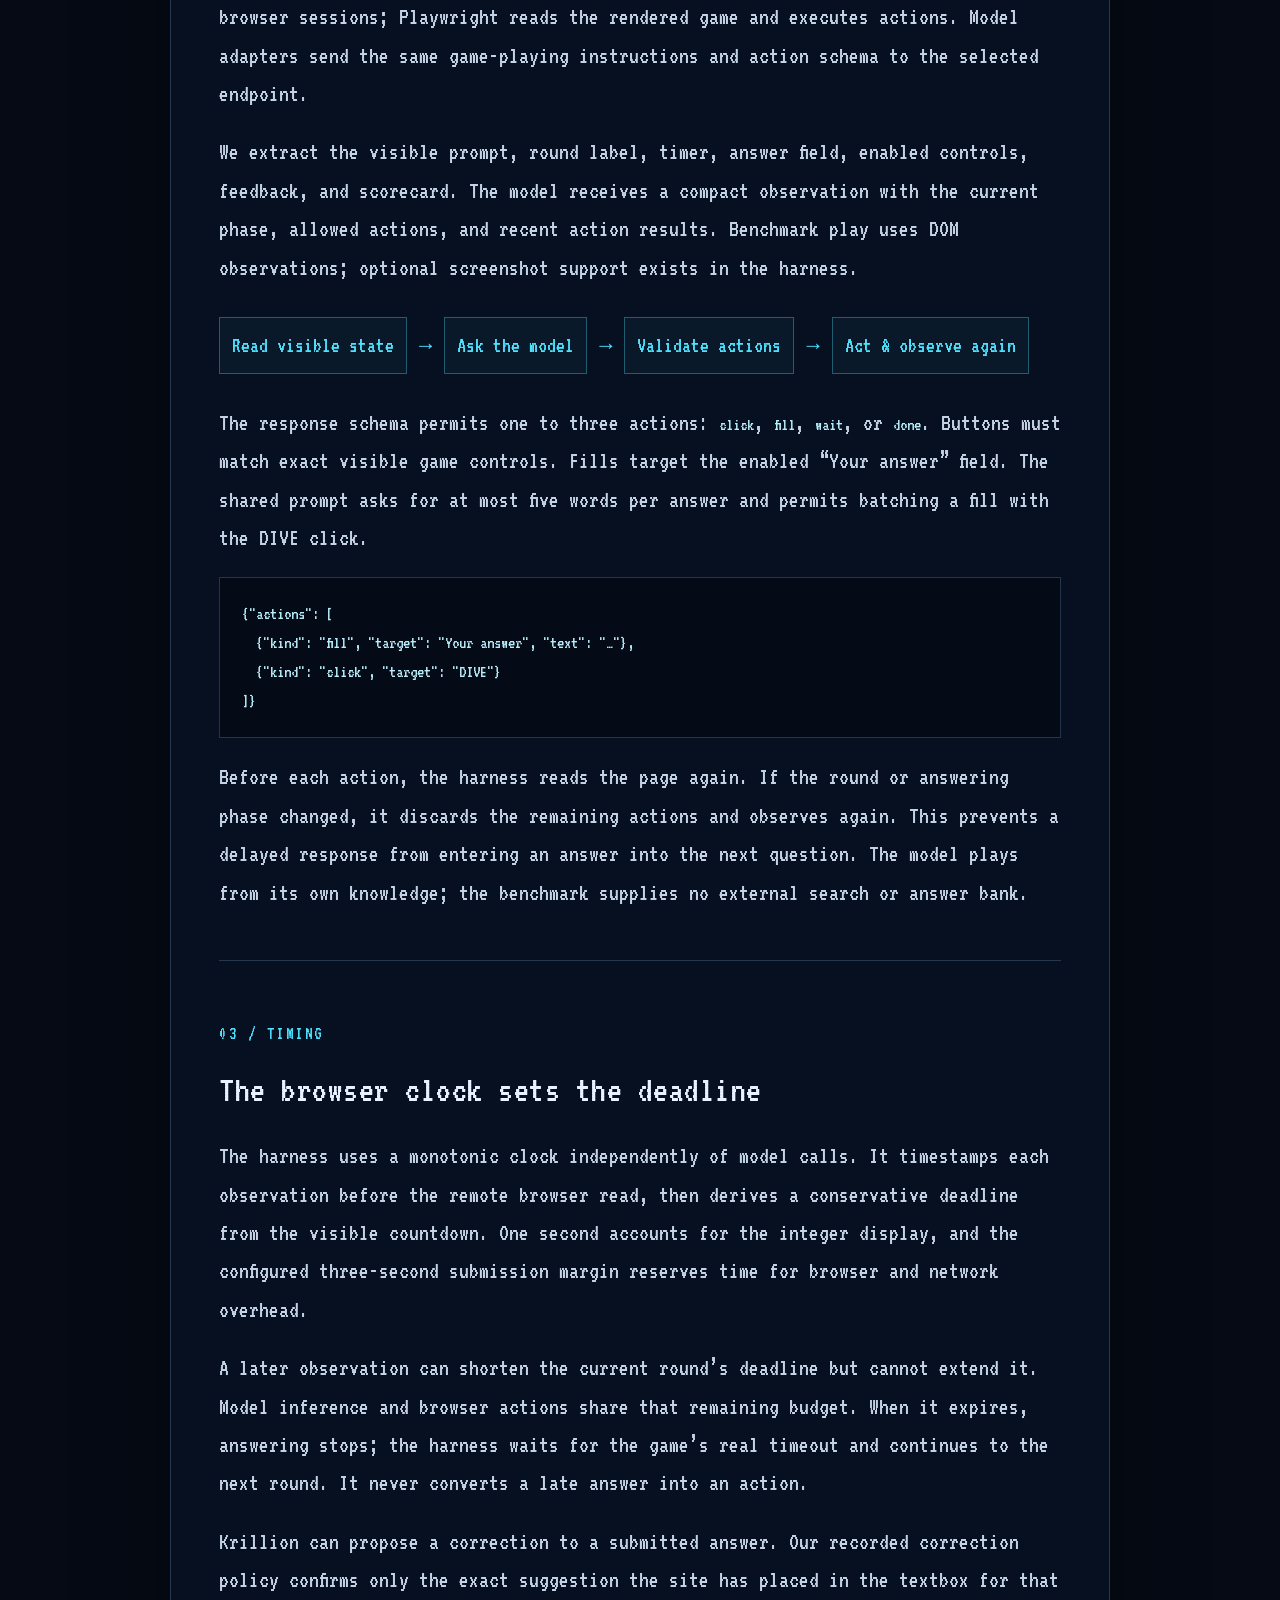
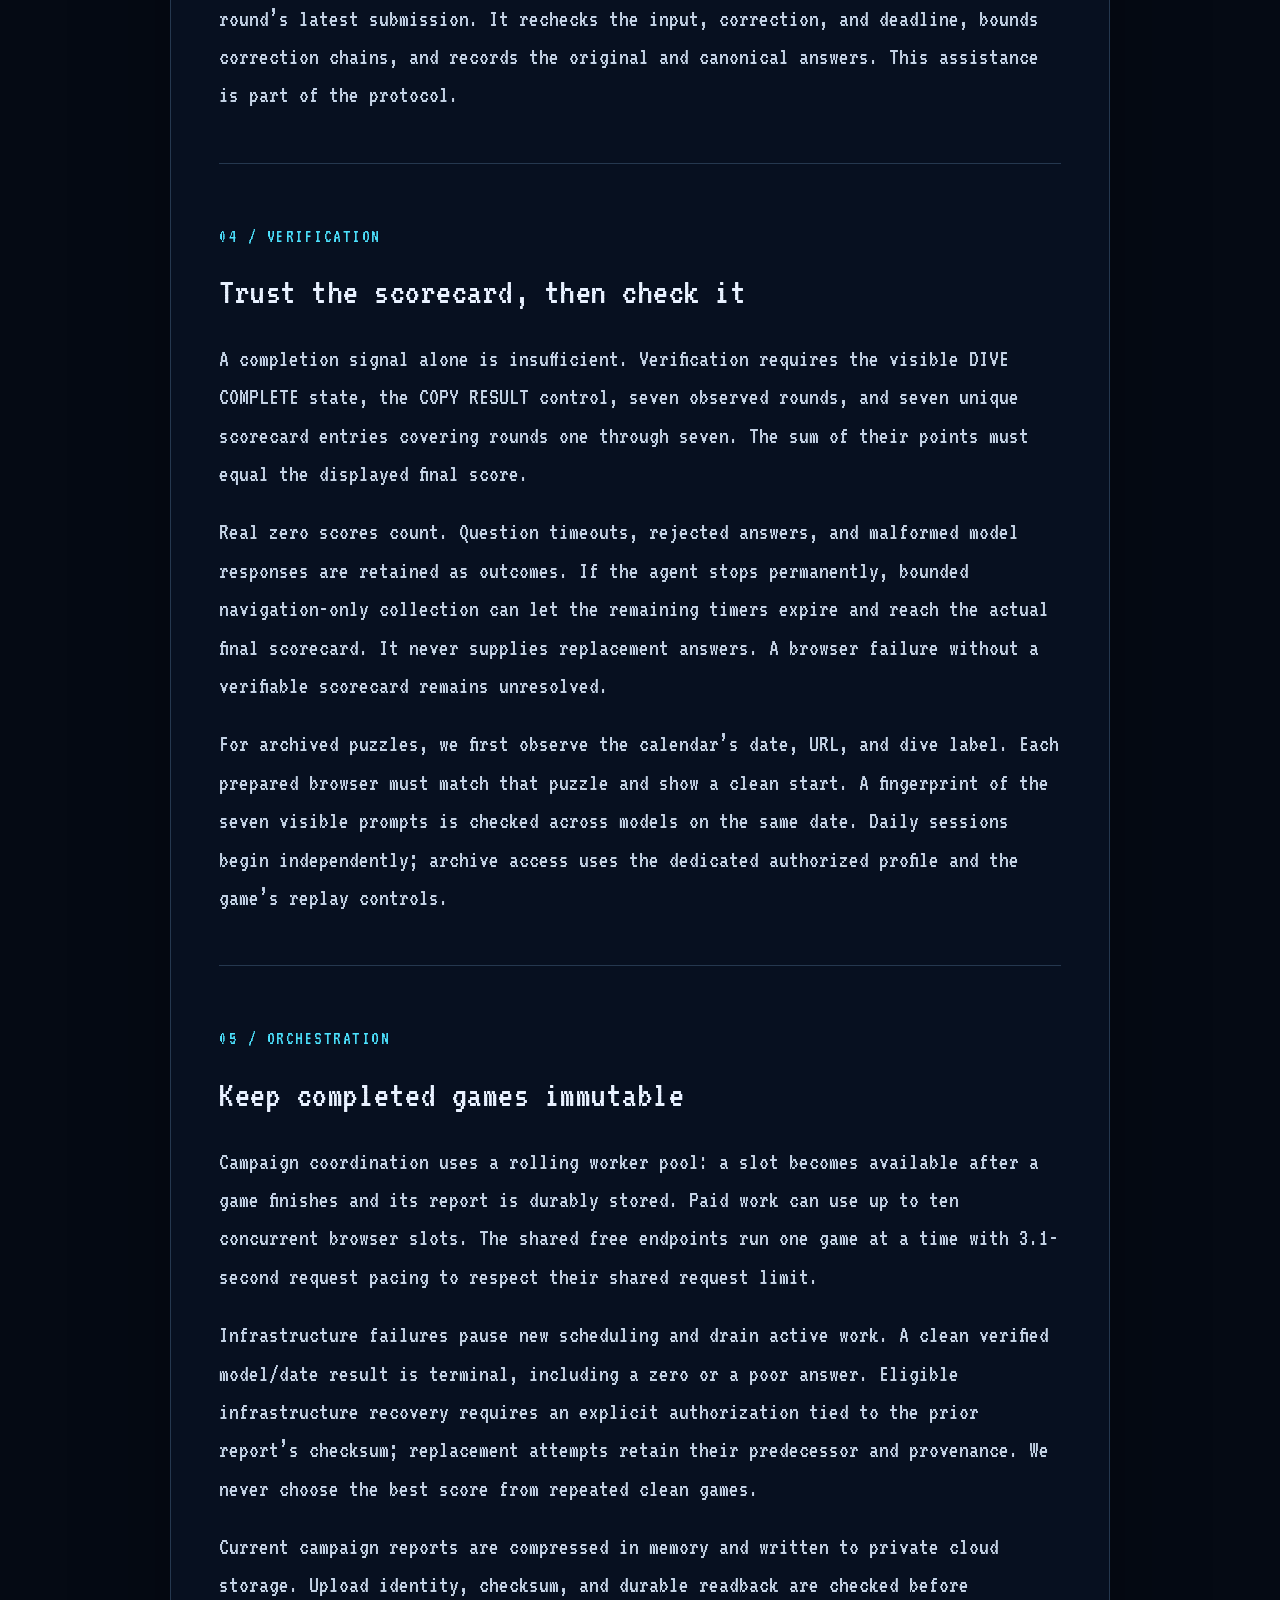
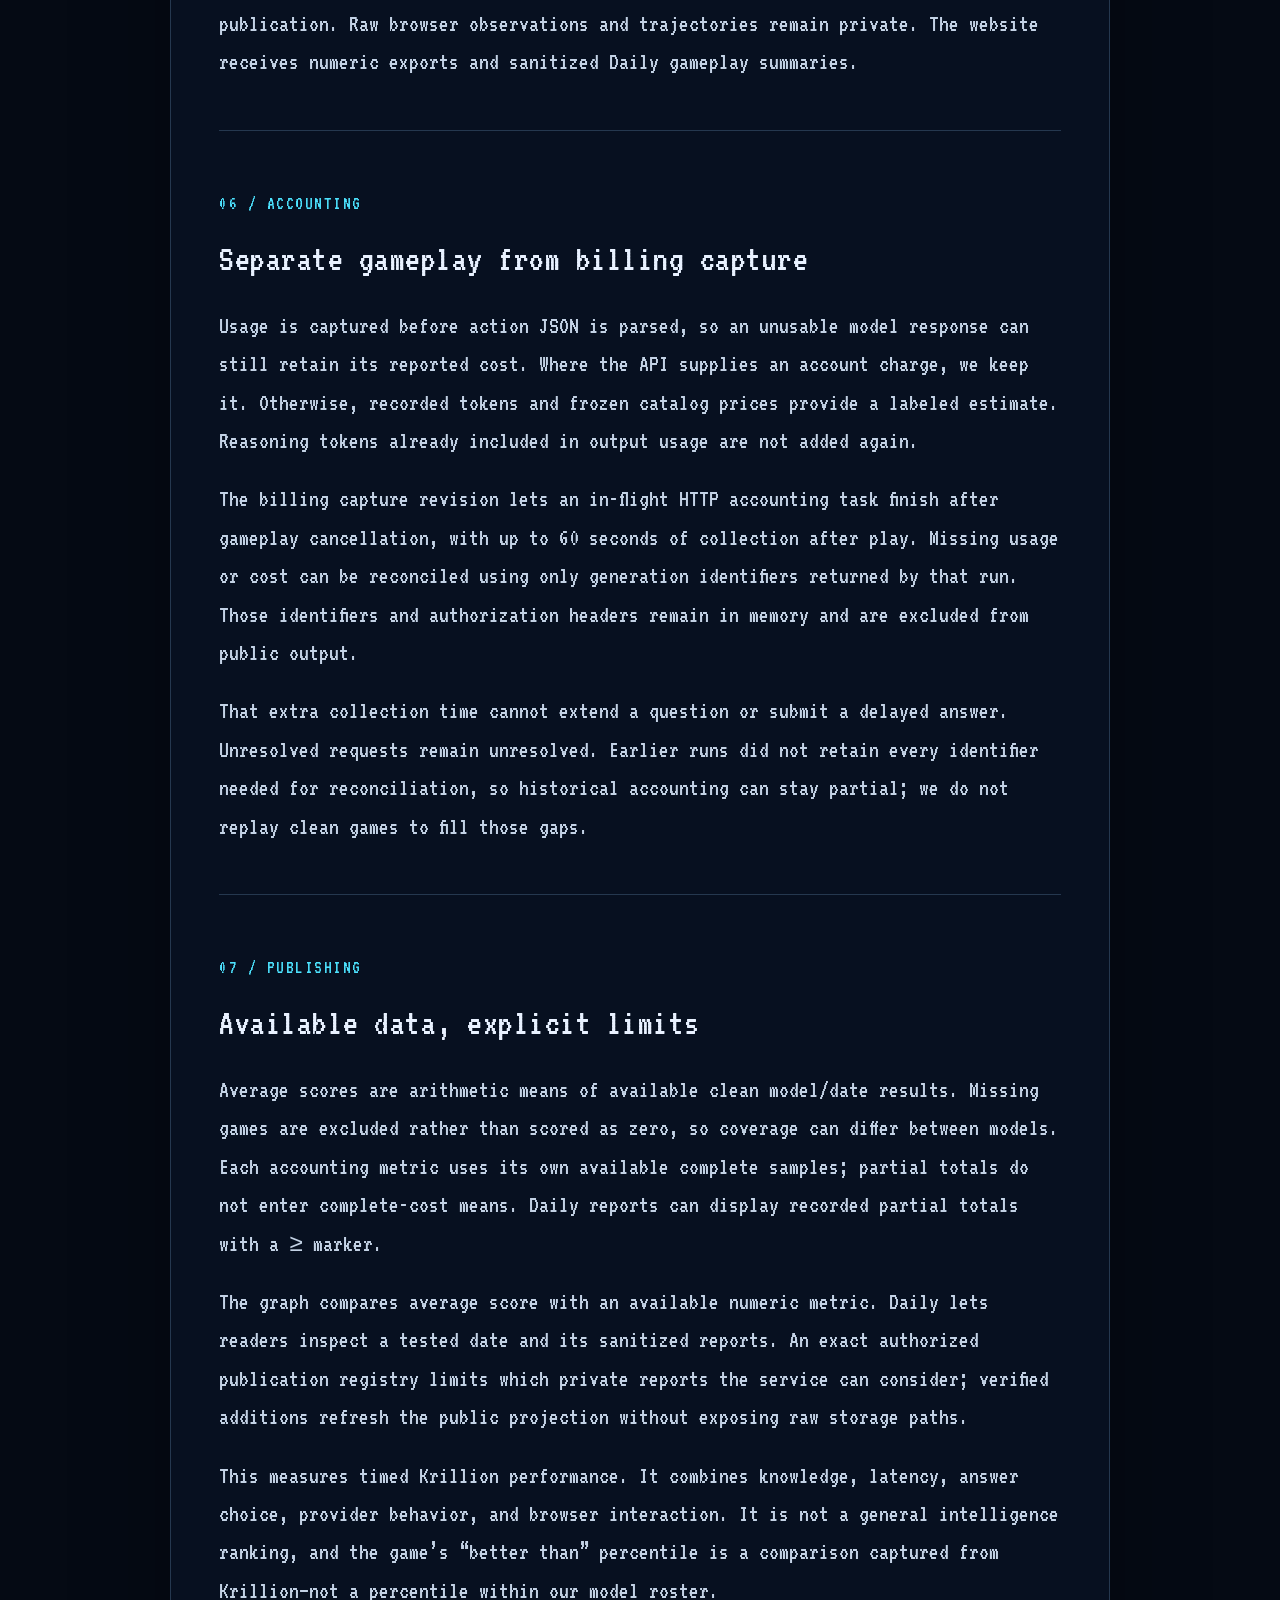
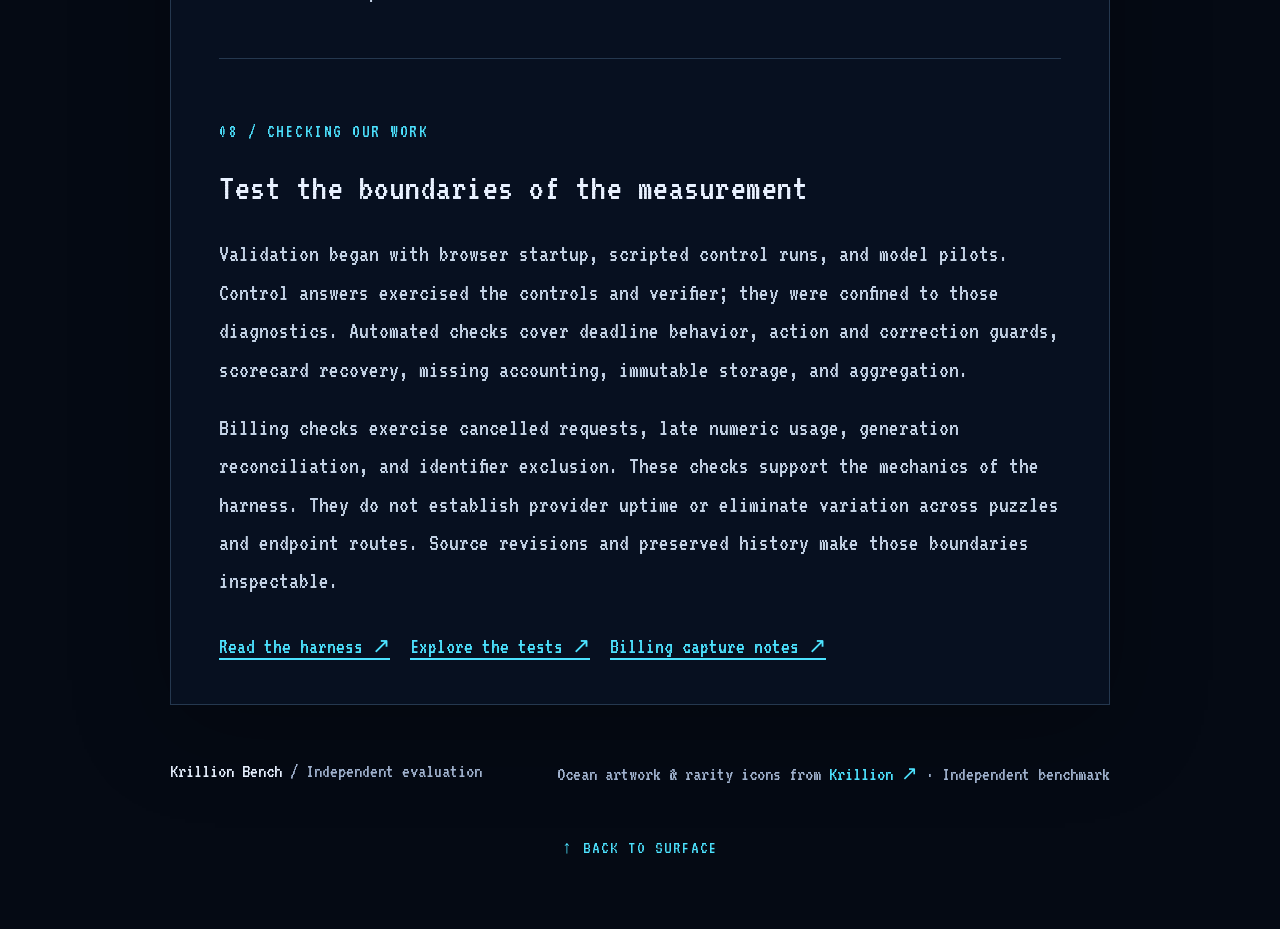
==== commit 2d81aec4: "Reduce navigation header scale slightly" ====
--- a/methodology.html
+++ b/methodology.html
@@ -1,5 +1,5 @@
 <!doctype html>
-<html lang="en"><head><meta charset="utf-8"><meta name="viewport" content="width=device-width, initial-scale=1"><meta name="description" content="The engineering approach behind Krillion Bench: browser actions, deadlines, scorecard verification, private reports, and model accounting."><title>Building Krillion Bench — Methodology</title><link rel="stylesheet" href="web/leaderboard.css?v=20261111-balanced-opening"><script src="web/ocean.js?v=20261110-methodology" defer></script></head><body id="top" class="methodology-page"><div class="ocean-viewport" aria-hidden="true"><div id="ocean-world"><div class="ocean-sky"></div><div class="ocean-shallows"></div><div class="ocean-midnight"></div><div class="ocean-trench"></div><div class="ocean-life"><i class="fish fish-one"></i><i class="fish fish-two"></i><i class="fish fish-three"></i><span class="ocean-caption" style="top:1300px">── LIGHT BEGINS TO FADE</span><span class="ocean-caption right" style="top:2400px">THE MIDNIGHT ZONE ──</span><span class="ocean-caption" style="top:3650px">── THE ABYSSAL ZONE</span></div></div><div class="ocean-shade"></div></div>
+<html lang="en"><head><meta charset="utf-8"><meta name="viewport" content="width=device-width, initial-scale=1"><meta name="description" content="The engineering approach behind Krillion Bench: browser actions, deadlines, scorecard verification, private reports, and model accounting."><title>Building Krillion Bench — Methodology</title><link rel="stylesheet" href="web/leaderboard.css?v=20261111-softer-header"><script src="web/ocean.js?v=20261110-methodology" defer></script></head><body id="top" class="methodology-page"><div class="ocean-viewport" aria-hidden="true"><div id="ocean-world"><div class="ocean-sky"></div><div class="ocean-shallows"></div><div class="ocean-midnight"></div><div class="ocean-trench"></div><div class="ocean-life"><i class="fish fish-one"></i><i class="fish fish-two"></i><i class="fish fish-three"></i><span class="ocean-caption" style="top:1300px">── LIGHT BEGINS TO FADE</span><span class="ocean-caption right" style="top:2400px">THE MIDNIGHT ZONE ──</span><span class="ocean-caption" style="top:3650px">── THE ABYSSAL ZONE</span></div></div><div class="ocean-shade"></div></div>
 <aside class="depth-hud" aria-label="Page exploration depth"><span>DEPTH</span><strong id="dive-depth">0m</strong><div class="depth-track"><i id="depth-marker"></i></div><span id="dive-zone">SURFACE</span></aside>
 <a class="skip" href="#technical-process">Skip to technical process</a><header><a class="brand" href="./" aria-label="Krillion Bench home"><img src="web/assets/images/krillion-krillion.png" alt="" width="32" height="32"><span>Krillion Bench</span></a><nav aria-label="Main"><a href="./#leaderboard">Leaderboard</a><a href="https://github.com/Anupam-Anupam/Krillion-Bench">GitHub ↗</a><button id="theme" aria-label="Reduce ocean effects" aria-pressed="false" title="Reduce ocean effects">◐</button></nav></header><main id="technical-process">
 <section class="article-intro">
--- a/web/leaderboard.css
+++ b/web/leaderboard.css
@@ -293,12 +293,13 @@
 
 
 /* Balance the navigation and buttons with the original opening typography. */
-header{height:96px;gap:26px}
-header .brand{font-size:36px;gap:12px;white-space:nowrap}
-header .brand img{width:38px;height:38px}
-header nav{font-size:26px;gap:28px;white-space:nowrap}
+header{height:90px;gap:24px}
+header .brand{font-size:33px;gap:12px;white-space:nowrap}
+header .brand img{width:36px;height:36px}
+header nav{font-size:24px;gap:26px;white-space:nowrap}
 header #theme{width:34px;height:34px;font-size:25px}
-.hero{min-height:800px;padding:100px 0 80px}
+.hero{min-height:720px;padding:82px 0 64px}
+.hero h1{font-size:clamp(90px,10.5vw,144px);letter-spacing:8px}
 .hero .hero-actions{margin-top:44px;gap:32px}
 .hero .primary,.hero .secondary{font-size:28px;padding:19px 32px;line-height:1.3}
 .hero .scroll-cue{margin-top:46px}
@@ -306,18 +307,19 @@
  header .brand{font-size:32px}header nav{font-size:23px;gap:22px}
 }
 @media(max-width:760px){
- header{height:74px;gap:12px;padding:0 12px}
- header .brand{font-size:23px;gap:7px;letter-spacing:0}
+ header{height:70px;gap:12px;padding:0 12px}
+ header .brand{font-size:22px;gap:7px;letter-spacing:0}
  header .brand img{width:28px;height:28px}
- header nav{font-size:18px;gap:12px;letter-spacing:0}
+ header nav{font-size:17px;gap:12px;letter-spacing:0}
  header #theme{width:30px;height:30px;font-size:22px}
- .hero{min-height:530px;padding:48px 0 38px}
+ .hero{min-height:490px;padding:40px 0 32px}
+ .hero h1{font-size:clamp(56px,13vw,88px);letter-spacing:3px}
  .hero .hero-actions{margin-top:32px;gap:18px 24px}
  .hero .primary,.hero .secondary{font-size:20px;padding:16px 20px}
  .hero .scroll-cue{margin-top:34px}
 }
 @media(max-width:420px){
- header{height:auto;min-height:100px;flex-wrap:wrap;justify-content:center;gap:6px;padding:12px}
+ header{height:auto;min-height:94px;flex-wrap:wrap;justify-content:center;gap:6px;padding:12px}
  header .brand{justify-content:center;width:100%}
  header nav{gap:24px}
 }
